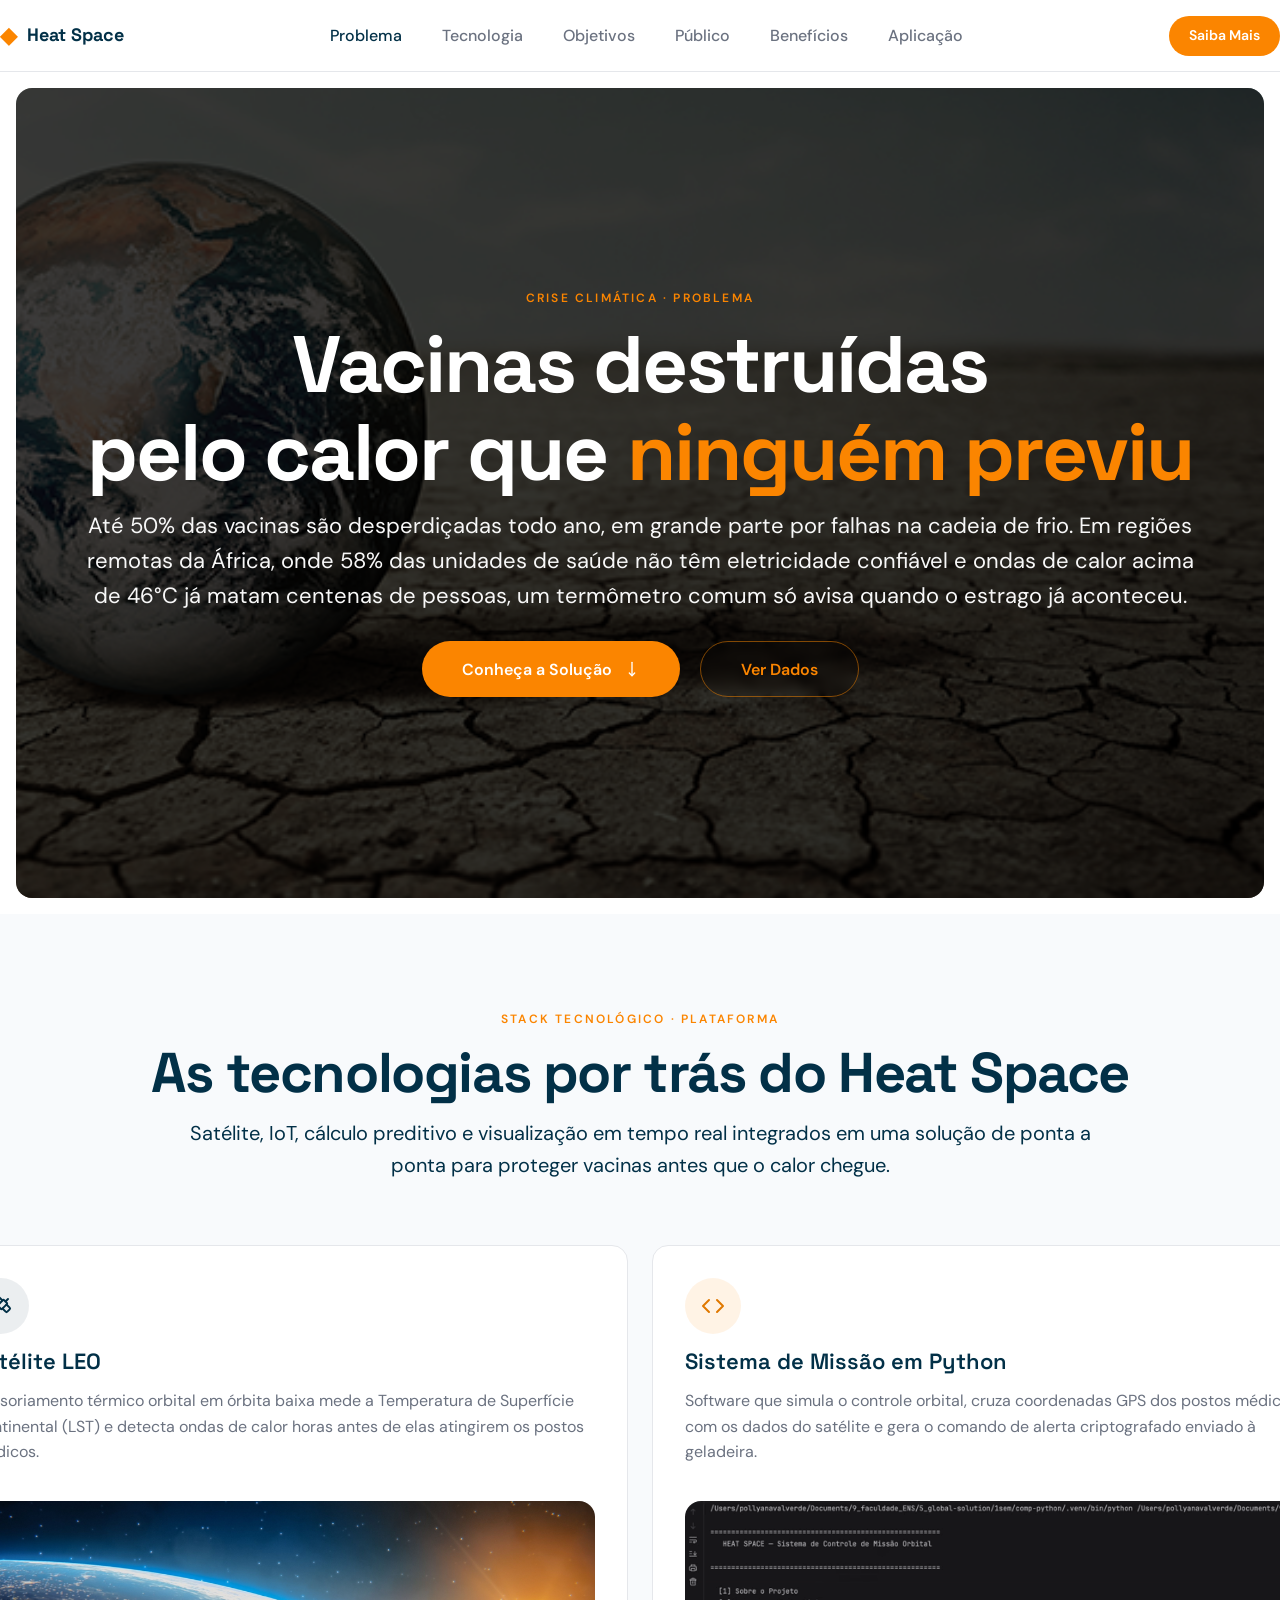
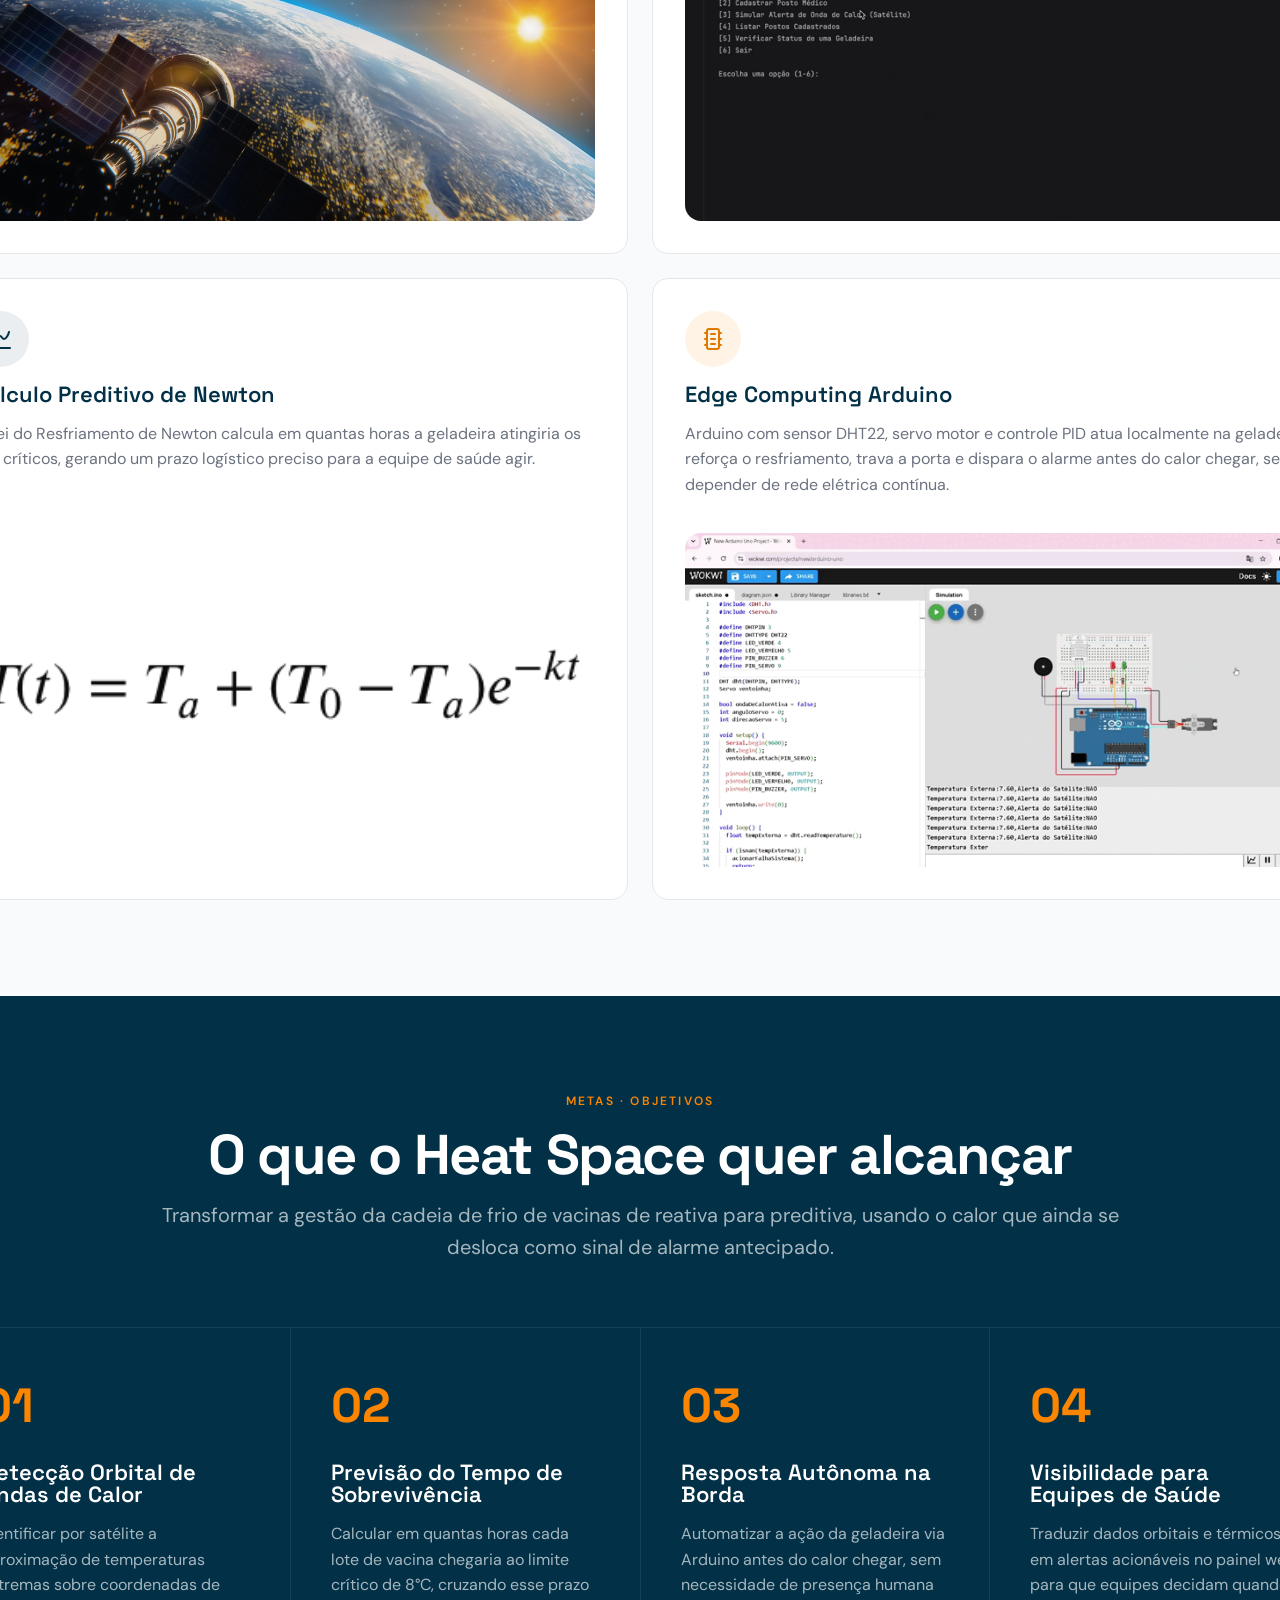
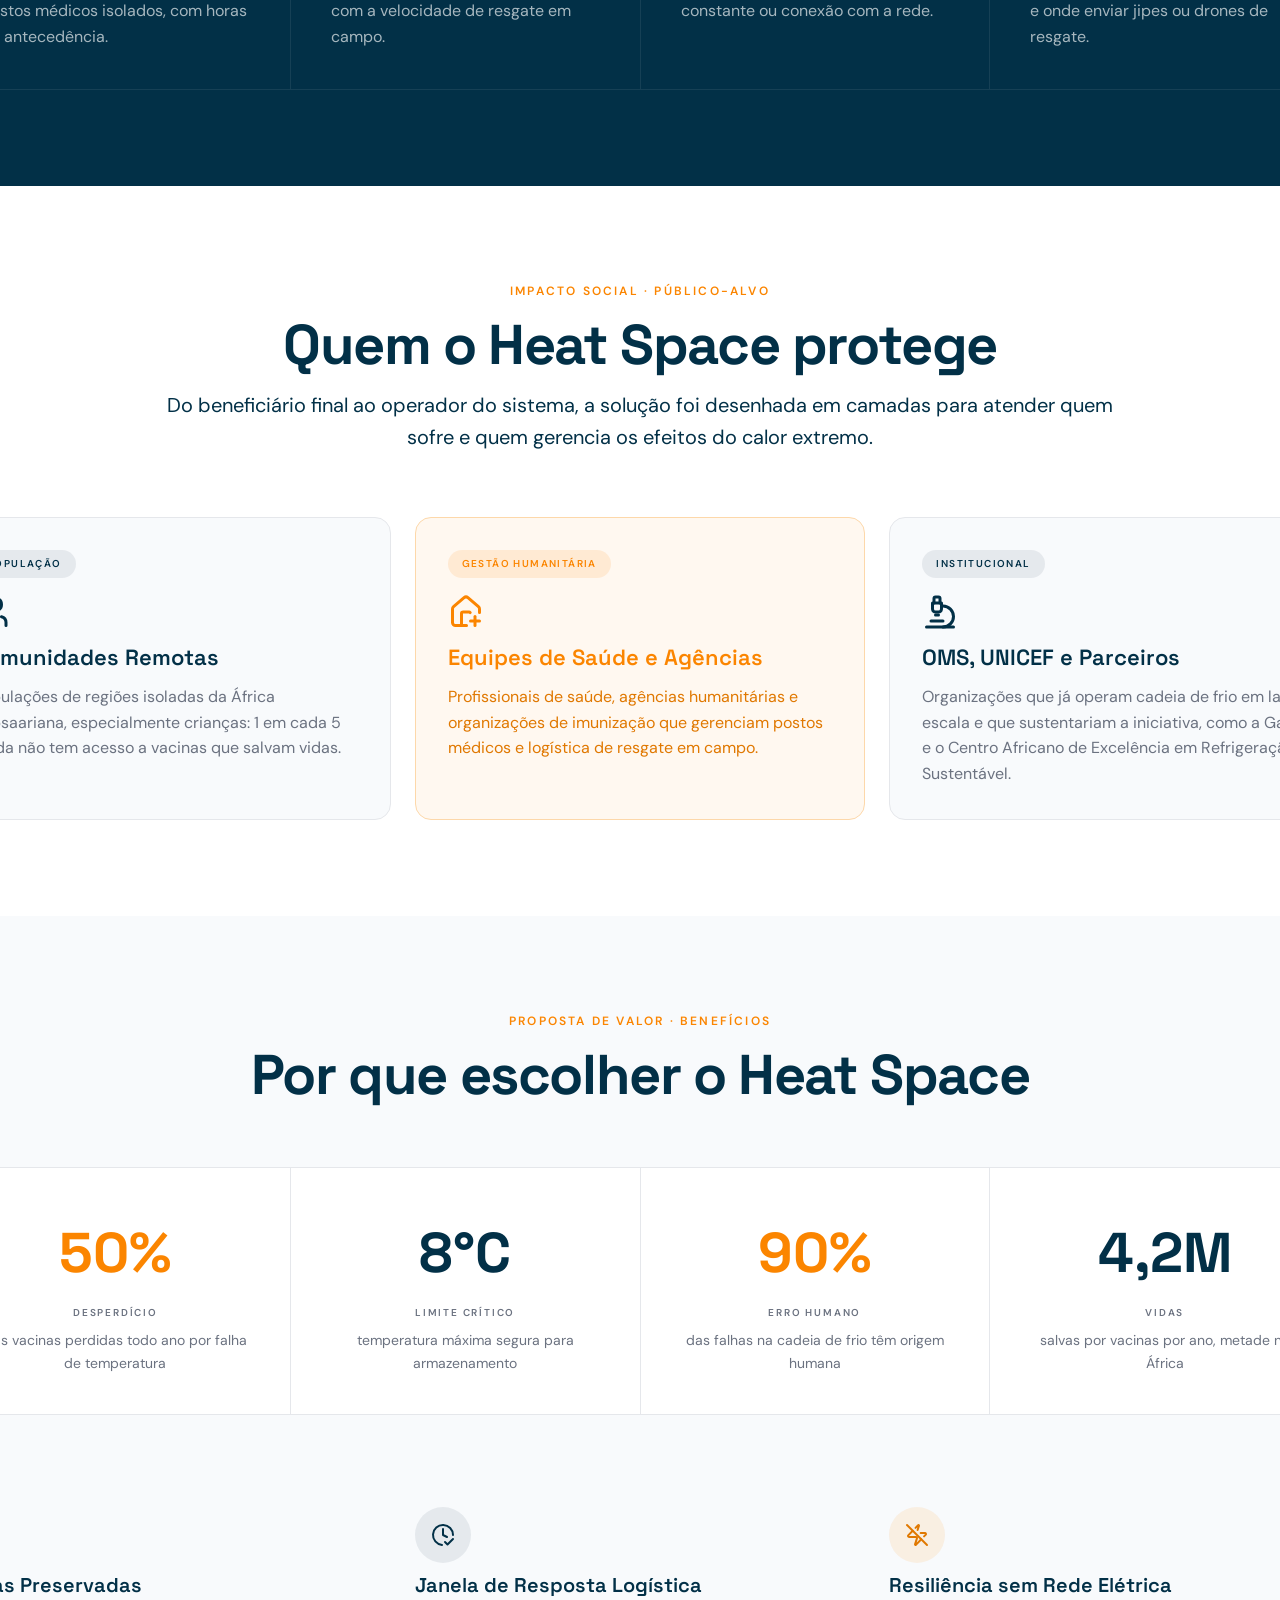
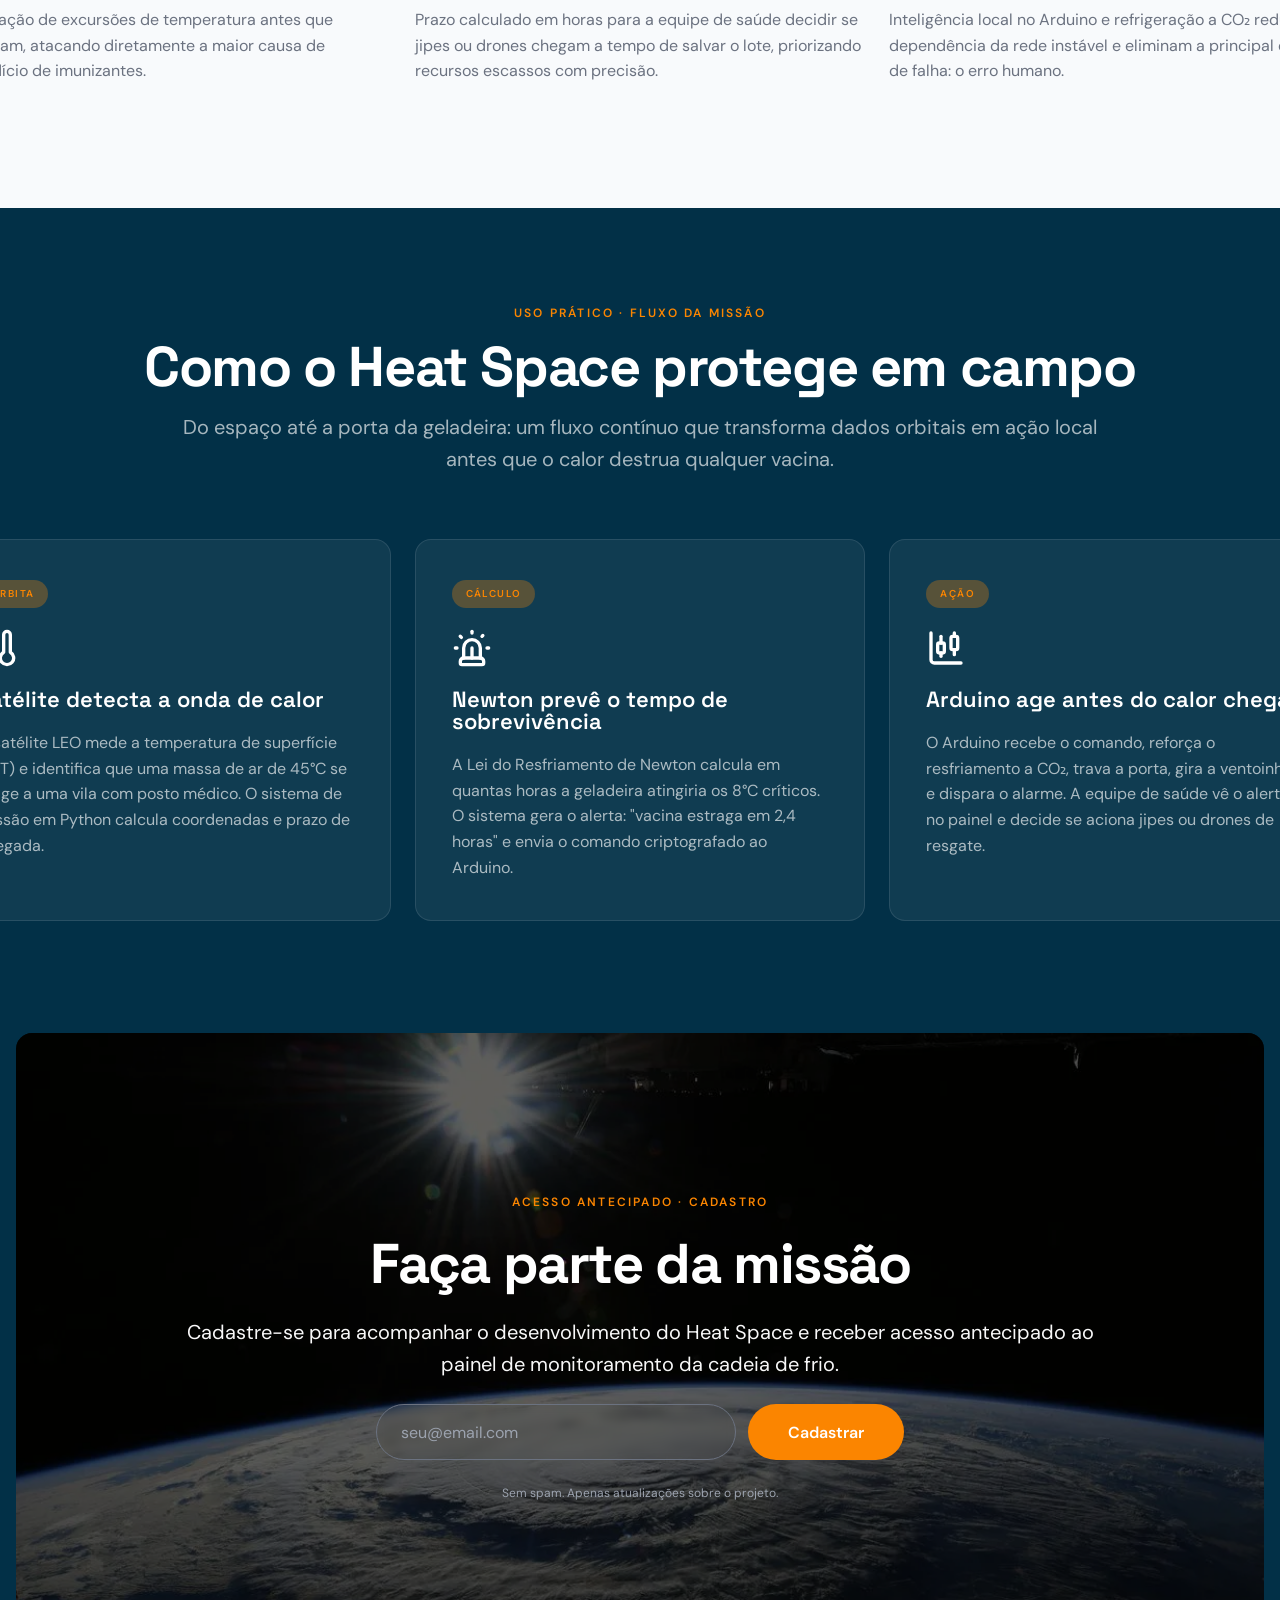
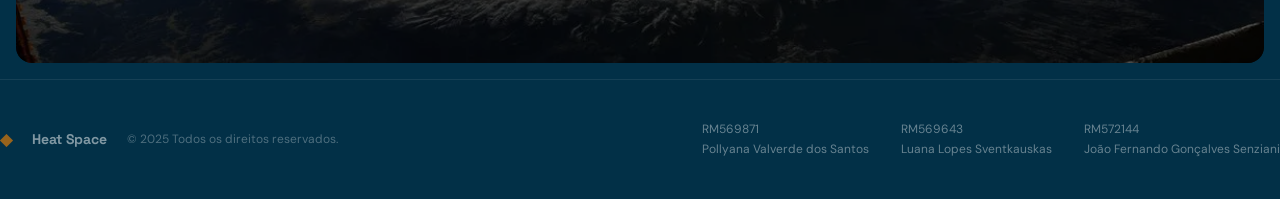
==== index.html @ 1086826c "feat: Ajuste de imagens" ====
<!DOCTYPE html>
<html lang="pt-BR">

<head>
  <meta charset="UTF-8" />
  <meta name="viewport" content="width=device-width, initial-scale=1.0" />
  <title>Heat Space</title>
  <link rel="preconnect" href="https://fonts.googleapis.com">
  <link rel="preconnect" href="https://fonts.gstatic.com" crossorigin>
  <link
    href="https://fonts.googleapis.com/css2?family=DM+Sans:ital,opsz,wght@0,9..40,100..1000;1,9..40,100..1000&family=Space+Grotesk:wght@300..700&display=swap"
    rel="stylesheet">

  <link rel="stylesheet" href="styles/index.css" />
</head>

<body>

  <!-- Navbar -->
  <header class="navbar">
    <div class="navbar-content">
      <a href="#" class="navbar-logo">
        <span class="navbar-logo-icon">◆</span>
        <span class="navbar-logo-text">Heat Space</span>
      </a>
      <nav class="navbar-links">
        <a href="#problema" class="navbar-link navbar-link-active">Problema</a>
        <a href="#tecnologia" class="navbar-link">Tecnologia</a>
        <a href="#objetivos" class="navbar-link">Objetivos</a>
        <a href="#publico" class="navbar-link">Público</a>
        <a href="#beneficios" class="navbar-link">Benefícios</a>
        <a href="#aplicacao" class="navbar-link">Aplicação</a>
      </nav>
      <a href="#cadastro" class="navbar-cta btn btn-primary">Saiba Mais</a>
    </div>
  </header>

  <main>

    <!-- Section 1 - Problema -->
    <section id="problema">
      <div class="hero">
        <div class="section-header">
          <p class="section-label hero-label">CRISE CLIMÁTICA · PROBLEMA</p>
          <h1 class="hero-title">
            <span class="hero-title-line">Vacinas destruídas</span>
            <span class="hero-title-line">
              <span>pelo calor que</span>
              <span class="hero-title-highlight">ninguém previu</span>
            </span>
          </h1>
          <p class="hero-description">
            Até 50% das vacinas são desperdiçadas todo ano, em grande parte por falhas na cadeia
            de frio. Em regiões remotas da África, onde 58% das unidades de saúde não têm
            eletricidade confiável e ondas de calor acima de 46°C já matam centenas de pessoas,
            um termômetro comum só avisa quando o estrago já aconteceu.
          </p>
        </div>
        <div class="hero-actions">
          <a href="#tecnologia" class="btn btn-primary">
            Conheça a Solução
            <img src="assets/icons/move-down.svg" alt="Mover para baixo" class="btn-icon">
          </a>
          <a href="#beneficios" class="btn btn-outline">Ver Dados</a>
        </div>
      </div>
    </section>

    <!-- Section 2 - Tecnologia -->
    <section id="tecnologia" class="section tech">
      <div class="section-header">
        <p class="section-label">STACK TECNOLÓGICO · PLATAFORMA</p>
        <h2 class="section-title">As tecnologias por trás do Heat Space</h2>
        <p class="section-subtitle">
          Satélite, IoT, cálculo preditivo e visualização em tempo real integrados em uma
          solução de ponta a ponta para proteger vacinas antes que o calor chegue.
        </p>
      </div>

      <div class="tech-grid">

        <article class="tech-card">
          <div class="tech-card-icon tech-card-icon-dark">
            <img src="./assets/icons/satellite.svg" alt="Ícone de satélite" />
          </div>
          <h3 class="tech-card-title">Satélite LEO</h3>
          <p class="tech-card-body">
            Sensoriamento térmico orbital em órbita baixa mede a Temperatura de Superfície
            Continental (LST) e detecta ondas de calor horas antes de elas atingirem os postos
            médicos.
          </p>
          <img src="./assets/images/satelite-leo.png" alt="Satélite LEO" class="tech-card-image">
        </article>

        <article class="tech-card">
          <div class="tech-card-icon tech-card-icon-primary">
            <img src="./assets/icons/code.svg" alt="Ícone de código" />
          </div>
          <h3 class="tech-card-title">Sistema de Missão em Python</h3>
          <p class="tech-card-body">
            Software que simula o controle orbital, cruza coordenadas GPS dos postos médicos
            com os dados do satélite e gera o comando de alerta criptografado enviado à
            geladeira.
          </p>
          <img src="./assets/images/vid-comp-py.gif" alt="Sistema de Missão em Python"
            class="tech-card-image">
        </article>

        <article class="tech-card">
          <div class="tech-card-icon tech-card-icon-dark">
            <img src="./assets/icons/chart-spline.svg" alt="Ícone de gráfico" />
          </div>
          <h3 class="tech-card-title">Cálculo Preditivo de Newton</h3>
          <p class="tech-card-body">
            A Lei do Resfriamento de Newton calcula em quantas horas a geladeira atingiria os
            8°C críticos, gerando um prazo logístico preciso para a equipe de saúde agir.
          </p>
          <img src="./assets/images/lei-newton.png" alt="Lei do Resfriamento de Newton" class="tech-card-image newton-image">
        </article>

        <article class="tech-card">
          <div class="tech-card-icon tech-card-icon-primary">
            <img src="./assets/icons/microchip.svg" alt="Ícone de microchip" />
          </div>
          <h3 class="tech-card-title">Edge Computing Arduino</h3>
          <p class="tech-card-body">
            Arduino com sensor DHT22, servo motor e controle PID atua localmente na geladeira:
            reforça o resfriamento, trava a porta e dispara o alarme antes do calor chegar,
            sem depender de rede elétrica contínua.
          </p>
          <img src="./assets/images/arduino.gif" alt="Arduino" class="tech-card-image">
        </article>

      </div>
    </section>

    <!-- Section 3 - Objetivos -->
    <section id="objetivos" class="section goals">
      <div class="section-header">
        <p class="section-label">METAS · OBJETIVOS</p>
        <h2 class="section-title goals-title">O que o Heat Space quer alcançar</h2>
        <p class="section-subtitle goals-subtitle">
          Transformar a gestão da cadeia de frio de vacinas de reativa para preditiva, usando
          o calor que ainda se desloca como sinal de alarme antecipado.
        </p>
      </div>

      <div class="goals-grid">

        <article class="goals-item">
          <span class="goals-item-num">01</span>
          <h3 class="goals-item-title">Detecção Orbital de Ondas de Calor</h3>
          <p class="goals-item-body">
            Identificar por satélite a aproximação de temperaturas extremas sobre coordenadas
            de postos médicos isolados, com horas de antecedência.
          </p>
        </article>

        <article class="goals-item">
          <span class="goals-item-num">02</span>
          <h3 class="goals-item-title">Previsão do Tempo de Sobrevivência</h3>
          <p class="goals-item-body">
            Calcular em quantas horas cada lote de vacina chegaria ao limite crítico de 8°C,
            cruzando esse prazo com a velocidade de resgate em campo.
          </p>
        </article>

        <article class="goals-item">
          <span class="goals-item-num">03</span>
          <h3 class="goals-item-title">Resposta Autônoma na Borda</h3>
          <p class="goals-item-body">
            Automatizar a ação da geladeira via Arduino antes do calor chegar, sem necessidade
            de presença humana constante ou conexão com a rede.
          </p>
        </article>

        <article class="goals-item goals-item-last">
          <span class="goals-item-num">04</span>
          <h3 class="goals-item-title">Visibilidade para Equipes de Saúde</h3>
          <p class="goals-item-body">
            Traduzir dados orbitais e térmicos em alertas acionáveis no painel web para que
            equipes decidam quando e onde enviar jipes ou drones de resgate.
          </p>
        </article>

      </div>
    </section>

    <!-- Section 4 - Público Alvo -->
    <section id="publico" class="section audience">
      <div class="section-header">
        <p class="section-label">IMPACTO SOCIAL · PÚBLICO-ALVO</p>
        <h2 class="section-title">Quem o Heat Space protege</h2>
        <p class="section-subtitle">
          Do beneficiário final ao operador do sistema, a solução foi desenhada em camadas
          para atender quem sofre e quem gerencia os efeitos do calor extremo.
        </p>
      </div>

      <div class="audience-grid">

        <article class="audience-card">
          <span class="badge badge-dark">POPULAÇÃO</span>
          <img src="./assets/icons/users.svg" alt="Ícone de usuários" class="audience-card-icon" />

          <h3 class="audience-card-title">Comunidades Remotas</h3>
          <p class="audience-card-body">
            Populações de regiões isoladas da África Subsaariana, especialmente crianças: 1 em
            cada 5 ainda não tem acesso a vacinas que salvam vidas.
          </p>
        </article>

        <article class="audience-card audience-card-featured">
          <span class="badge badge-primary">GESTÃO HUMANITÁRIA</span>
          <img src="./assets/icons/house-plus.svg" alt="Ícone de ong" class="audience-card-icon" />
          <h3 class="audience-card-title">Equipes de Saúde e Agências</h3>
          <p class="audience-card-body">
            Profissionais de saúde, agências humanitárias e organizações de imunização que
            gerenciam postos médicos e logística de resgate em campo.
          </p>
        </article>

        <article class="audience-card">
          <span class="badge badge-dark">INSTITUCIONAL</span>
          <img src="./assets/icons/microscope.svg" alt="Ícone de organização internacional"
            class="audience-card-icon" />
          <h3 class="audience-card-title">OMS, UNICEF e Parceiros</h3>
          <p class="audience-card-body">
            Organizações que já operam cadeia de frio em larga escala e que sustentariam a
            iniciativa, como a Gavi e o Centro Africano de Excelência em Refrigeração Sustentável.
          </p>
        </article>

      </div>
    </section>

    <!-- Section 5 - Benefícios -->
    <section id="beneficios" class="section benefits">
      <div class="section-header">
        <p class="section-label">PROPOSTA DE VALOR · BENEFÍCIOS</p>
        <h2 class="section-title">Por que escolher o Heat Space</h2>
      </div>

      <div class="benefits-stats">

        <div class="benefits-stat benefits-stat-divider">
          <span class="benefits-stat-num benefits-stat-num-primary">50%</span>
          <span class="benefits-stat-label">DESPERDÍCIO</span>
          <p class="benefits-stat-desc">das vacinas perdidas todo ano por falha de temperatura</p>
        </div>

        <div class="benefits-stat benefits-stat-divider">
          <span class="benefits-stat-num benefits-stat-num-dark">8°C</span>
          <span class="benefits-stat-label">LIMITE CRÍTICO</span>
          <p class="benefits-stat-desc">temperatura máxima segura para armazenamento</p>
        </div>

        <div class="benefits-stat benefits-stat-divider">
          <span class="benefits-stat-num benefits-stat-num-primary">90%</span>
          <span class="benefits-stat-label">ERRO HUMANO</span>
          <p class="benefits-stat-desc">das falhas na cadeia de frio têm origem humana</p>
        </div>

        <div class="benefits-stat">
          <span class="benefits-stat-num benefits-stat-num-dark">4,2M</span>
          <span class="benefits-stat-label">VIDAS</span>
          <p class="benefits-stat-desc">salvas por vacinas por ano, metade na África</p>
        </div>

      </div>

      <div class="benefits-list">

        <article class="benefits-item">
          <div class="benefits-item-icon benefits-item-icon-primary">
            <img src="./assets/icons/syringe.svg" alt="Ícone de vacina" />
          </div>
          <h3 class="benefits-item-title">Vacinas Preservadas</h3>
          <p class="benefits-item-body">
            Antecipação de excursões de temperatura antes que aconteçam, atacando diretamente
            a maior causa de desperdício de imunizantes.
          </p>
        </article>

        <article class="benefits-item">
          <div class="benefits-item-icon benefits-item-icon-dark">
            <img src="./assets/icons/clock-check.svg" alt="Ícone de tempo" />
          </div>
          <h3 class="benefits-item-title">Janela de Resposta Logística</h3>
          <p class="benefits-item-body">
            Prazo calculado em horas para a equipe de saúde decidir se jipes ou drones chegam
            a tempo de salvar o lote, priorizando recursos escassos com precisão.
          </p>
        </article>

        <article class="benefits-item">
          <div class="benefits-item-icon benefits-item-icon-primary">
            <img src="./assets/icons/zap-off.svg" alt="Ícone de energia desligada" />
          </div>
          <h3 class="benefits-item-title">Resiliência sem Rede Elétrica</h3>
          <p class="benefits-item-body">
            Inteligência local no Arduino e refrigeração a CO₂ reduzem a dependência da rede
            instável e eliminam a principal causa de falha: o erro humano.
          </p>
        </article>

      </div>
    </section>

    <!-- Section 6 - Aplicação -->
    <section id="aplicacao" class="section usecases">
      <div class="section-header">
        <p class="section-label">USO PRÁTICO · FLUXO DA MISSÃO</p>
        <h2 class="section-title usecases-title">Como o Heat Space protege em campo</h2>
        <p class="section-subtitle usecases-subtitle">
          Do espaço até a porta da geladeira: um fluxo contínuo que transforma dados orbitais
          em ação local antes que o calor destrua qualquer vacina.
        </p>
      </div>

      <div class="usecases-grid">

        <article class="usecase-card">
          <span class="badge usecase-badge-ghost">ÓRBITA</span>
          <img src="./assets/icons/thermometer-sun.svg" alt="Ícone de onda de calor" class="usecase-card-icon" />
          <h3 class="usecase-card-title">Satélite detecta a onda de calor</h3>
          <p class="usecase-card-body">
            O satélite LEO mede a temperatura de superfície (LST) e identifica que uma massa
            de ar de 45°C se dirige a uma vila com posto médico. O sistema de missão em Python
            calcula coordenadas e prazo de chegada.
          </p>
        </article>

        <article class="usecase-card">
          <span class="badge usecase-badge-ghost">CÁLCULO</span>
          <img src="./assets/icons/siren.svg" alt="Ícone de alarme" class="usecase-card-icon" />
          <h3 class="usecase-card-title">Newton prevê o tempo de sobrevivência</h3>
          <p class="usecase-card-body">
            A Lei do Resfriamento de Newton calcula em quantas horas a geladeira atingiria os
            8°C críticos. O sistema gera o alerta: "vacina estraga em 2,4 horas" e envia o
            comando criptografado ao Arduino.
          </p>
        </article>

        <article class="usecase-card">
          <span class="badge usecase-badge-ghost">AÇÃO</span>
          <img src="./assets/icons/chart-candlestick.svg" alt="Ícone de gráfico" class="usecase-card-icon" />
          <h3 class="usecase-card-title">Arduino age antes do calor chegar</h3>
          <p class="usecase-card-body">
            O Arduino recebe o comando, reforça o resfriamento a CO₂, trava a porta, gira a
            ventoinha e dispara o alarme. A equipe de saúde vê o alerta no painel e decide se
            aciona jipes ou drones de resgate.
          </p>
        </article>

      </div>
    </section>

    <!-- Section CTA -->
    <section id="cadastro" class=" cta">
      <div class="cta-content">
        <p class="section-label cta-label">ACESSO ANTECIPADO · CADASTRO</p>
        <h2 class="section-title cta-title">Faça parte da missão</h2>
        <p class="section-subtitle cta-subtitle">
          Cadastre-se para acompanhar o desenvolvimento do Heat Space e receber acesso
          antecipado ao painel de monitoramento da cadeia de frio.
        </p>
        <form class="cta-form" action="#" method="post">
          <input class="input cta-input" type="email" name="email" placeholder="seu@email.com" autocomplete="email"
            required />
          <button class="btn btn-primary" type="submit">Cadastrar</button>
        </form>
        <p class="cta-micro">Sem spam. Apenas atualizações sobre o projeto.</p>
      </div>
    </section>

  </main>

  <!-- Footer -->
  <footer class="footer">
    <div class="footer-content">
      <div class="footer-left">
        <span class="footer-logo-icon">◆</span>
        <span class="footer-logo-text">Heat Space</span>
        <span class="footer-copy">© 2025 Todos os direitos reservados.</span>
      </div>
      <div class="footer-links">
        <div class="footer-link">
          <span>RM569871</span>
          <span>Pollyana Valverde dos Santos</span>
        </div>
        <div class="footer-link">
          <span>RM569643</span>
          <span>Luana Lopes Sventkauskas</span>
        </div>
        <div class="footer-link">
          <span>RM572144</span>
          <span>João Fernando Gonçalves Senziani
          </span>
        </div>
      </div>
    </div>
  </footer>

</body>

</html>
---- styles/index.css ----
@import url('./global.css');
@import url('./navbar.css');
@import url('./footer.css');
@import url('./sections/index.css');
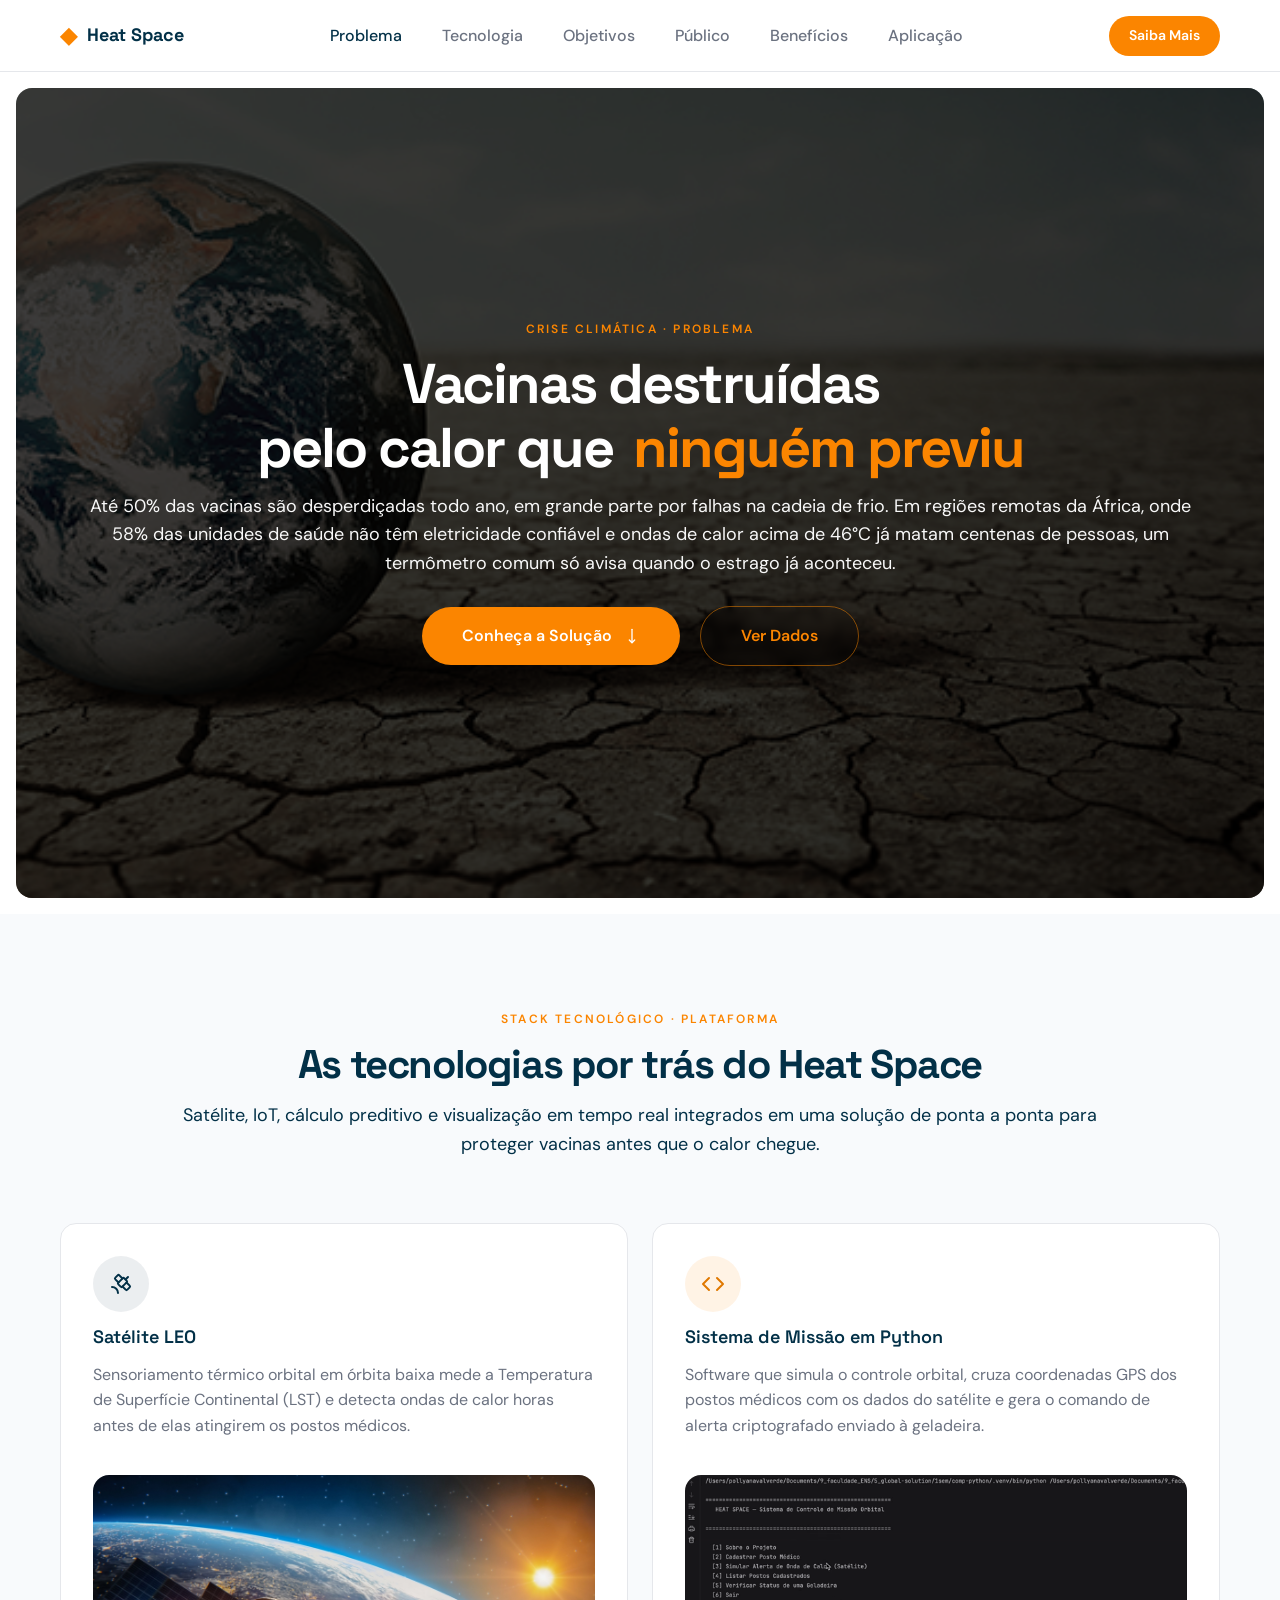
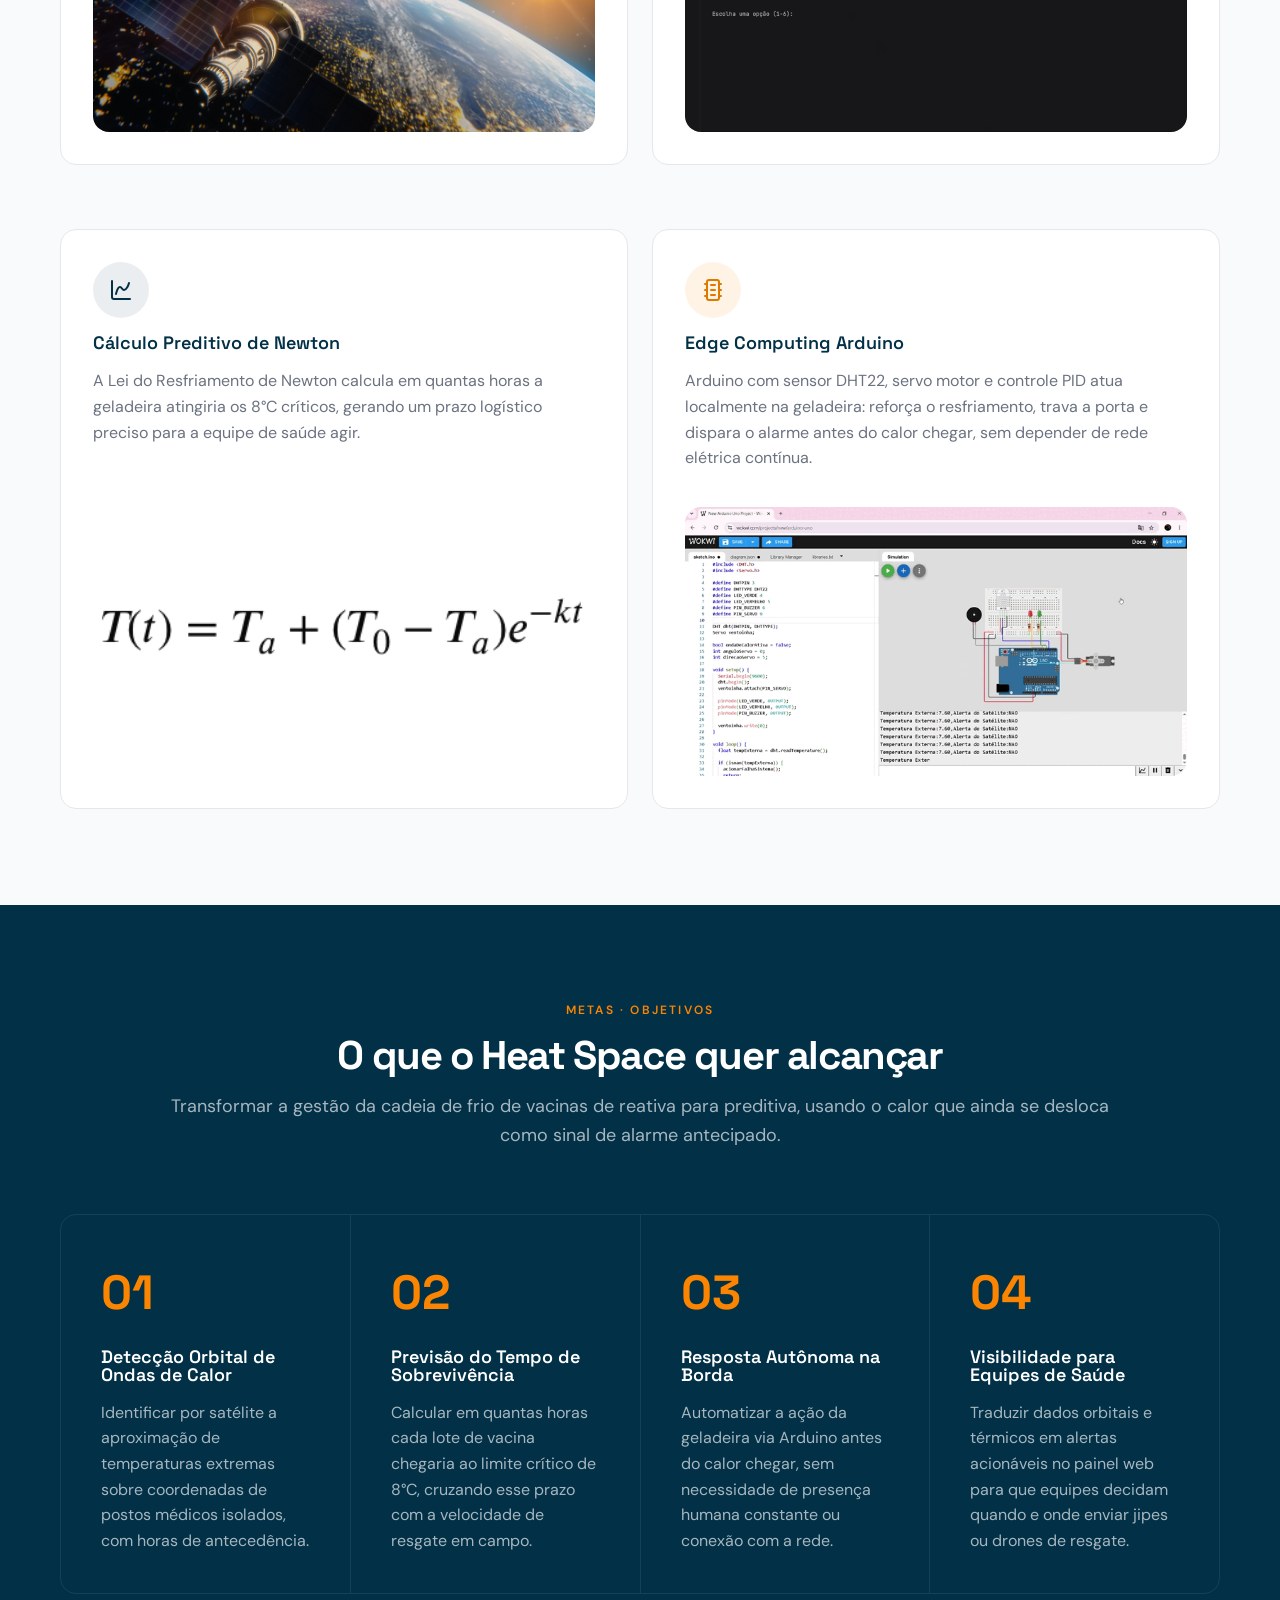
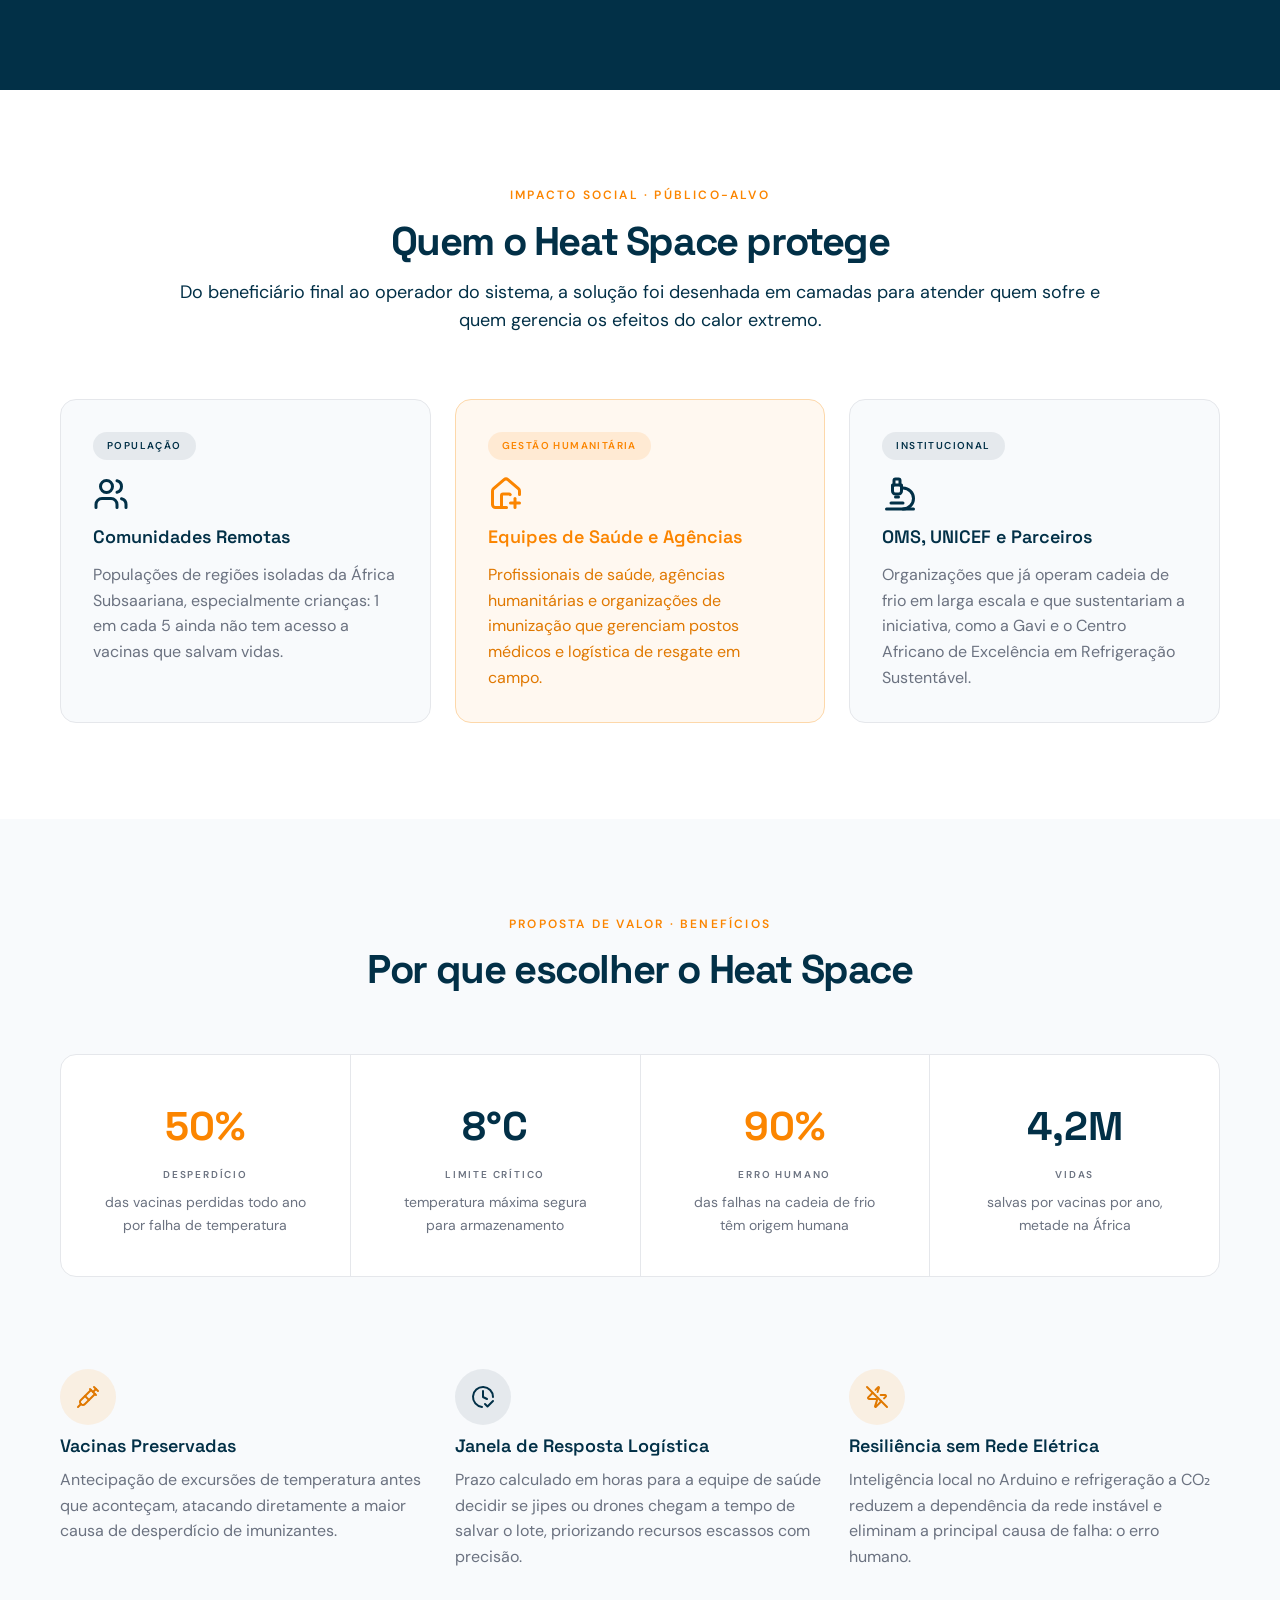
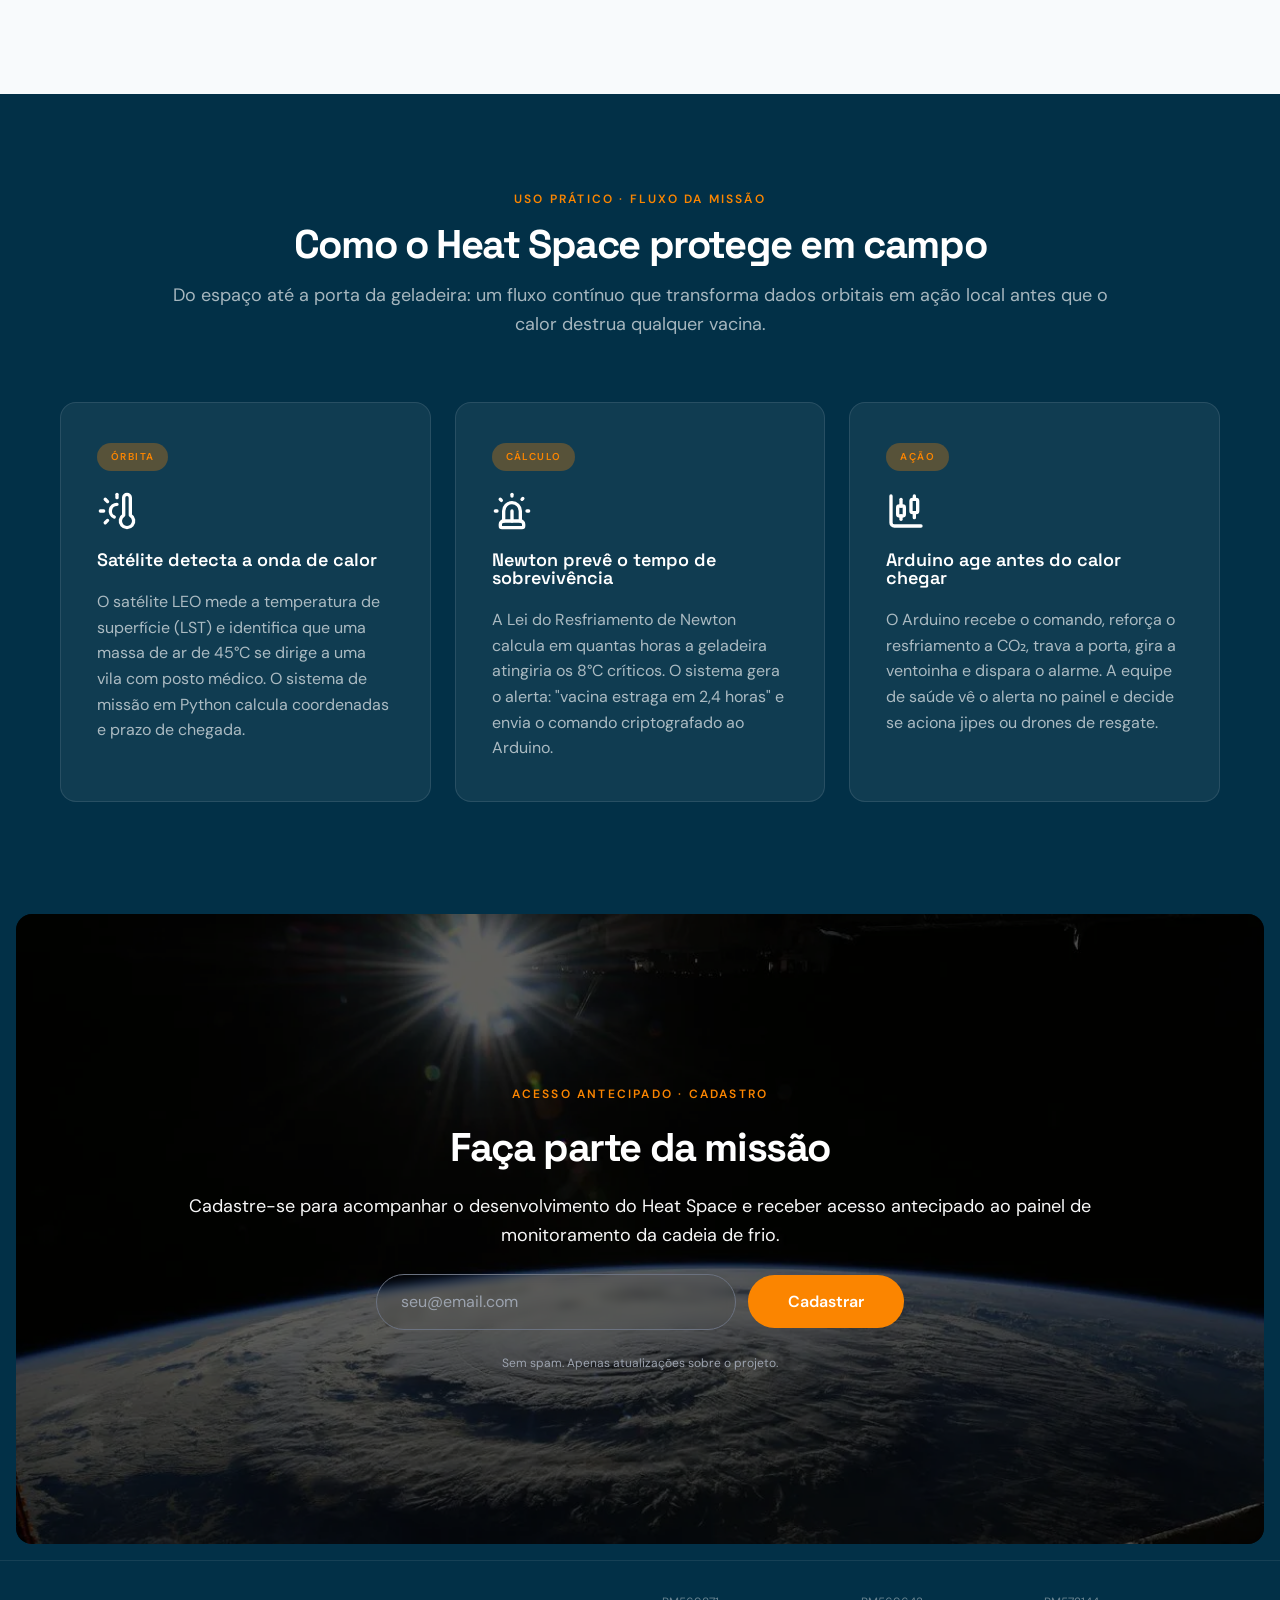
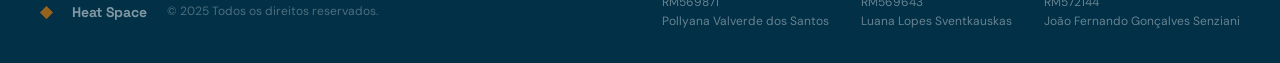
==== commit 539fd841: "feat: ajuste na responsividade" ====
--- a/index.html
+++ b/index.html
@@ -18,7 +18,7 @@
 
   <!-- Navbar -->
   <header class="navbar">
-    <div class="navbar-content">
+    <div class="navbar-content container">
       <a href="#" class="navbar-logo">
         <span class="navbar-logo-icon">◆</span>
         <span class="navbar-logo-text">Heat Space</span>
@@ -30,7 +30,7 @@
         <a href="#publico" class="navbar-link">Público</a>
         <a href="#beneficios" class="navbar-link">Benefícios</a>
         <a href="#aplicacao" class="navbar-link">Aplicação</a>
-      </nav>
+      </nav> 
       <a href="#cadastro" class="navbar-cta btn btn-primary">Saiba Mais</a>
     </div>
   </header>
@@ -67,297 +67,308 @@
     </section>
 
     <!-- Section 2 - Tecnologia -->
-    <section id="tecnologia" class="section tech">
-      <div class="section-header">
-        <p class="section-label">STACK TECNOLÓGICO · PLATAFORMA</p>
-        <h2 class="section-title">As tecnologias por trás do Heat Space</h2>
-        <p class="section-subtitle">
-          Satélite, IoT, cálculo preditivo e visualização em tempo real integrados em uma
-          solução de ponta a ponta para proteger vacinas antes que o calor chegue.
-        </p>
-      </div>
-
-      <div class="tech-grid">
-
-        <article class="tech-card">
-          <div class="tech-card-icon tech-card-icon-dark">
-            <img src="./assets/icons/satellite.svg" alt="Ícone de satélite" />
+    <section id="tecnologia" class="tech">
+      <div class="container section">
+        <div class="section-header">
+          <p class="section-label">STACK TECNOLÓGICO · PLATAFORMA</p>
+          <h2 class="section-title">As tecnologias por trás do Heat Space</h2>
+          <p class="section-subtitle">
+            Satélite, IoT, cálculo preditivo e visualização em tempo real integrados em uma
+            solução de ponta a ponta para proteger vacinas antes que o calor chegue.
+          </p>
+        </div>
+  
+        <div class="tech-grid">
+          <article class="tech-card">
+            <div class="tech-card-icon tech-card-icon-dark">
+              <img src="./assets/icons/satellite.svg" alt="Ícone de satélite" />
+            </div>
+            <h3 class="tech-card-title">Satélite LEO</h3>
+            <p class="tech-card-body">
+              Sensoriamento térmico orbital em órbita baixa mede a Temperatura de Superfície
+              Continental (LST) e detecta ondas de calor horas antes de elas atingirem os postos
+              médicos.
+            </p>
+            <img src="./assets/images/satelite-leo.png" alt="Satélite LEO" class="tech-card-image">
+          </article>
+  
+          <article class="tech-card">
+            <div class="tech-card-icon tech-card-icon-primary">
+              <img src="./assets/icons/code.svg" alt="Ícone de código" />
+            </div>
+            <h3 class="tech-card-title">Sistema de Missão em Python</h3>
+            <p class="tech-card-body">
+              Software que simula o controle orbital, cruza coordenadas GPS dos postos médicos
+              com os dados do satélite e gera o comando de alerta criptografado enviado à
+              geladeira.
+            </p>
+            <img src="./assets/images/vid-comp-py.gif" alt="Sistema de Missão em Python" class="tech-card-image">
+          </article>
+        </div>
+        <div class="tech-grid">
+          <article class="tech-card">
+            <div class="tech-card-icon tech-card-icon-dark">
+              <img src="./assets/icons/chart-spline.svg" alt="Ícone de gráfico" />
+            </div>
+            <h3 class="tech-card-title">Cálculo Preditivo de Newton</h3>
+            <p class="tech-card-body">
+              A Lei do Resfriamento de Newton calcula em quantas horas a geladeira atingiria os
+              8°C críticos, gerando um prazo logístico preciso para a equipe de saúde agir.
+            </p>
+            <img src="./assets/images/lei-newton.png" alt="Lei do Resfriamento de Newton"
+              class="tech-card-image newton-image">
+          </article>
+  
+          <article class="tech-card">
+            <div class="tech-card-icon tech-card-icon-primary">
+              <img src="./assets/icons/microchip.svg" alt="Ícone de microchip" />
+            </div>
+            <h3 class="tech-card-title">Edge Computing Arduino</h3>
+            <p class="tech-card-body">
+              Arduino com sensor DHT22, servo motor e controle PID atua localmente na geladeira:
+              reforça o resfriamento, trava a porta e dispara o alarme antes do calor chegar,
+              sem depender de rede elétrica contínua.
+            </p>
+            <img src="./assets/images/arduino.gif" alt="Arduino" class="tech-card-image">
+          </article>
+  
+        </div>
+      </div>
+    </section>
+
+    <!-- Section 3 - Objetivos -->
+    <section id="objetivos" class="goals">
+      <div class="container section">
+        <div class="section-header">
+          <p class="section-label">METAS · OBJETIVOS</p>
+          <h2 class="section-title goals-title">O que o Heat Space quer alcançar</h2>
+          <p class="section-subtitle goals-subtitle">
+            Transformar a gestão da cadeia de frio de vacinas de reativa para preditiva, usando
+            o calor que ainda se desloca como sinal de alarme antecipado.
+          </p>
+        </div>
+
+        <div class="goals-grid">
+
+          <article class="goals-item">
+            <span class="goals-item-num">01</span>
+            <h3 class="goals-item-title">Detecção Orbital de Ondas de Calor</h3>
+            <p class="goals-item-body">
+              Identificar por satélite a aproximação de temperaturas extremas sobre coordenadas
+              de postos médicos isolados, com horas de antecedência.
+            </p>
+          </article>
+
+          <article class="goals-item">
+            <span class="goals-item-num">02</span>
+            <h3 class="goals-item-title">Previsão do Tempo de Sobrevivência</h3>
+            <p class="goals-item-body">
+              Calcular em quantas horas cada lote de vacina chegaria ao limite crítico de 8°C,
+              cruzando esse prazo com a velocidade de resgate em campo.
+            </p>
+          </article>
+
+          <article class="goals-item">
+            <span class="goals-item-num">03</span>
+            <h3 class="goals-item-title">Resposta Autônoma na Borda</h3>
+            <p class="goals-item-body">
+              Automatizar a ação da geladeira via Arduino antes do calor chegar, sem necessidade
+              de presença humana constante ou conexão com a rede.
+            </p>
+          </article>
+
+          <article class="goals-item goals-item-last">
+            <span class="goals-item-num">04</span>
+            <h3 class="goals-item-title">Visibilidade para Equipes de Saúde</h3>
+            <p class="goals-item-body">
+              Traduzir dados orbitais e térmicos em alertas acionáveis no painel web para que
+              equipes decidam quando e onde enviar jipes ou drones de resgate.
+            </p>
+          </article>
+
+        </div>
+
+      </div>
+    </section>
+
+    <!-- Section 4 - Público Alvo -->
+    <section id="publico" class="audience">
+      <div class="container section">
+        <div class="section-header">
+          <p class="section-label">IMPACTO SOCIAL · PÚBLICO-ALVO</p>
+          <h2 class="section-title">Quem o Heat Space protege</h2>
+          <p class="section-subtitle">
+            Do beneficiário final ao operador do sistema, a solução foi desenhada em camadas
+            para atender quem sofre e quem gerencia os efeitos do calor extremo.
+          </p>
+        </div>
+
+        <div class="audience-grid">
+
+          <article class="audience-card">
+            <span class="badge badge-dark">POPULAÇÃO</span>
+            <img src="./assets/icons/users.svg" alt="Ícone de usuários" class="audience-card-icon" />
+
+            <h3 class="audience-card-title">Comunidades Remotas</h3>
+            <p class="audience-card-body">
+              Populações de regiões isoladas da África Subsaariana, especialmente crianças: 1 em
+              cada 5 ainda não tem acesso a vacinas que salvam vidas.
+            </p>
+          </article>
+
+          <article class="audience-card audience-card-featured">
+            <span class="badge badge-primary">GESTÃO HUMANITÁRIA</span>
+            <img src="./assets/icons/house-plus.svg" alt="Ícone de ong" class="audience-card-icon" />
+            <h3 class="audience-card-title">Equipes de Saúde e Agências</h3>
+            <p class="audience-card-body">
+              Profissionais de saúde, agências humanitárias e organizações de imunização que
+              gerenciam postos médicos e logística de resgate em campo.
+            </p>
+          </article>
+
+          <article class="audience-card">
+            <span class="badge badge-dark">INSTITUCIONAL</span>
+            <img src="./assets/icons/microscope.svg" alt="Ícone de organização internacional"
+              class="audience-card-icon" />
+            <h3 class="audience-card-title">OMS, UNICEF e Parceiros</h3>
+            <p class="audience-card-body">
+              Organizações que já operam cadeia de frio em larga escala e que sustentariam a
+              iniciativa, como a Gavi e o Centro Africano de Excelência em Refrigeração Sustentável.
+            </p>
+          </article>
+
+        </div>
+      </div>
+    </section>
+
+    <!-- Section 5 - Benefícios -->
+    <section id="beneficios" class="benefits">
+      <div class="container section">
+        <div class="section-header">
+          <p class="section-label">PROPOSTA DE VALOR · BENEFÍCIOS</p>
+          <h2 class="section-title">Por que escolher o Heat Space</h2>
+        </div>
+
+        <div class="benefits-stats">
+
+          <div class="benefits-stat benefits-stat-divider">
+            <span class="benefits-stat-num benefits-stat-num-primary">50%</span>
+            <span class="benefits-stat-label">DESPERDÍCIO</span>
+            <p class="benefits-stat-desc">das vacinas perdidas todo ano por falha de temperatura</p>
           </div>
-          <h3 class="tech-card-title">Satélite LEO</h3>
-          <p class="tech-card-body">
-            Sensoriamento térmico orbital em órbita baixa mede a Temperatura de Superfície
-            Continental (LST) e detecta ondas de calor horas antes de elas atingirem os postos
-            médicos.
+
+          <div class="benefits-stat benefits-stat-divider">
+            <span class="benefits-stat-num benefits-stat-num-dark">8°C</span>
+            <span class="benefits-stat-label">LIMITE CRÍTICO</span>
+            <p class="benefits-stat-desc">temperatura máxima segura para armazenamento</p>
+          </div>
+
+          <div class="benefits-stat benefits-stat-divider">
+            <span class="benefits-stat-num benefits-stat-num-primary">90%</span>
+            <span class="benefits-stat-label">ERRO HUMANO</span>
+            <p class="benefits-stat-desc">das falhas na cadeia de frio têm origem humana</p>
+          </div>
+
+          <div class="benefits-stat">
+            <span class="benefits-stat-num benefits-stat-num-dark">4,2M</span>
+            <span class="benefits-stat-label">VIDAS</span>
+            <p class="benefits-stat-desc">salvas por vacinas por ano, metade na África</p>
+          </div>
+
+        </div>
+
+        <div class="benefits-list">
+
+          <article class="benefits-item">
+            <div class="benefits-item-icon benefits-item-icon-primary">
+              <img src="./assets/icons/syringe.svg" alt="Ícone de vacina" />
+            </div>
+            <h3 class="benefits-item-title">Vacinas Preservadas</h3>
+            <p class="benefits-item-body">
+              Antecipação de excursões de temperatura antes que aconteçam, atacando diretamente
+              a maior causa de desperdício de imunizantes.
+            </p>
+          </article>
+
+          <article class="benefits-item">
+            <div class="benefits-item-icon benefits-item-icon-dark">
+              <img src="./assets/icons/clock-check.svg" alt="Ícone de tempo" />
+            </div>
+            <h3 class="benefits-item-title">Janela de Resposta Logística</h3>
+            <p class="benefits-item-body">
+              Prazo calculado em horas para a equipe de saúde decidir se jipes ou drones chegam
+              a tempo de salvar o lote, priorizando recursos escassos com precisão.
+            </p>
+          </article>
+
+          <article class="benefits-item">
+            <div class="benefits-item-icon benefits-item-icon-primary">
+              <img src="./assets/icons/zap-off.svg" alt="Ícone de energia desligada" />
+            </div>
+            <h3 class="benefits-item-title">Resiliência sem Rede Elétrica</h3>
+            <p class="benefits-item-body">
+              Inteligência local no Arduino e refrigeração a CO₂ reduzem a dependência da rede
+              instável e eliminam a principal causa de falha: o erro humano.
+            </p>
+          </article>
+
+        </div>
+      </div>
+    </section>
+
+    <!-- Section 6 - Aplicação -->
+    <section id="aplicacao" class="usecases">
+      <div class="container section">
+        <div class="section-header">
+          <p class="section-label">USO PRÁTICO · FLUXO DA MISSÃO</p>
+          <h2 class="section-title usecases-title">Como o Heat Space protege em campo</h2>
+          <p class="section-subtitle usecases-subtitle">
+            Do espaço até a porta da geladeira: um fluxo contínuo que transforma dados orbitais
+            em ação local antes que o calor destrua qualquer vacina.
           </p>
-          <img src="./assets/images/satelite-leo.png" alt="Satélite LEO" class="tech-card-image">
-        </article>
-
-        <article class="tech-card">
-          <div class="tech-card-icon tech-card-icon-primary">
-            <img src="./assets/icons/code.svg" alt="Ícone de código" />
-          </div>
-          <h3 class="tech-card-title">Sistema de Missão em Python</h3>
-          <p class="tech-card-body">
-            Software que simula o controle orbital, cruza coordenadas GPS dos postos médicos
-            com os dados do satélite e gera o comando de alerta criptografado enviado à
-            geladeira.
-          </p>
-          <img src="./assets/images/vid-comp-py.gif" alt="Sistema de Missão em Python"
-            class="tech-card-image">
-        </article>
-
-        <article class="tech-card">
-          <div class="tech-card-icon tech-card-icon-dark">
-            <img src="./assets/icons/chart-spline.svg" alt="Ícone de gráfico" />
-          </div>
-          <h3 class="tech-card-title">Cálculo Preditivo de Newton</h3>
-          <p class="tech-card-body">
-            A Lei do Resfriamento de Newton calcula em quantas horas a geladeira atingiria os
-            8°C críticos, gerando um prazo logístico preciso para a equipe de saúde agir.
-          </p>
-          <img src="./assets/images/lei-newton.png" alt="Lei do Resfriamento de Newton" class="tech-card-image newton-image">
-        </article>
-
-        <article class="tech-card">
-          <div class="tech-card-icon tech-card-icon-primary">
-            <img src="./assets/icons/microchip.svg" alt="Ícone de microchip" />
-          </div>
-          <h3 class="tech-card-title">Edge Computing Arduino</h3>
-          <p class="tech-card-body">
-            Arduino com sensor DHT22, servo motor e controle PID atua localmente na geladeira:
-            reforça o resfriamento, trava a porta e dispara o alarme antes do calor chegar,
-            sem depender de rede elétrica contínua.
-          </p>
-          <img src="./assets/images/arduino.gif" alt="Arduino" class="tech-card-image">
-        </article>
-
-      </div>
-    </section>
-
-    <!-- Section 3 - Objetivos -->
-    <section id="objetivos" class="section goals">
-      <div class="section-header">
-        <p class="section-label">METAS · OBJETIVOS</p>
-        <h2 class="section-title goals-title">O que o Heat Space quer alcançar</h2>
-        <p class="section-subtitle goals-subtitle">
-          Transformar a gestão da cadeia de frio de vacinas de reativa para preditiva, usando
-          o calor que ainda se desloca como sinal de alarme antecipado.
-        </p>
-      </div>
-
-      <div class="goals-grid">
-
-        <article class="goals-item">
-          <span class="goals-item-num">01</span>
-          <h3 class="goals-item-title">Detecção Orbital de Ondas de Calor</h3>
-          <p class="goals-item-body">
-            Identificar por satélite a aproximação de temperaturas extremas sobre coordenadas
-            de postos médicos isolados, com horas de antecedência.
-          </p>
-        </article>
-
-        <article class="goals-item">
-          <span class="goals-item-num">02</span>
-          <h3 class="goals-item-title">Previsão do Tempo de Sobrevivência</h3>
-          <p class="goals-item-body">
-            Calcular em quantas horas cada lote de vacina chegaria ao limite crítico de 8°C,
-            cruzando esse prazo com a velocidade de resgate em campo.
-          </p>
-        </article>
-
-        <article class="goals-item">
-          <span class="goals-item-num">03</span>
-          <h3 class="goals-item-title">Resposta Autônoma na Borda</h3>
-          <p class="goals-item-body">
-            Automatizar a ação da geladeira via Arduino antes do calor chegar, sem necessidade
-            de presença humana constante ou conexão com a rede.
-          </p>
-        </article>
-
-        <article class="goals-item goals-item-last">
-          <span class="goals-item-num">04</span>
-          <h3 class="goals-item-title">Visibilidade para Equipes de Saúde</h3>
-          <p class="goals-item-body">
-            Traduzir dados orbitais e térmicos em alertas acionáveis no painel web para que
-            equipes decidam quando e onde enviar jipes ou drones de resgate.
-          </p>
-        </article>
-
-      </div>
-    </section>
-
-    <!-- Section 4 - Público Alvo -->
-    <section id="publico" class="section audience">
-      <div class="section-header">
-        <p class="section-label">IMPACTO SOCIAL · PÚBLICO-ALVO</p>
-        <h2 class="section-title">Quem o Heat Space protege</h2>
-        <p class="section-subtitle">
-          Do beneficiário final ao operador do sistema, a solução foi desenhada em camadas
-          para atender quem sofre e quem gerencia os efeitos do calor extremo.
-        </p>
-      </div>
-
-      <div class="audience-grid">
-
-        <article class="audience-card">
-          <span class="badge badge-dark">POPULAÇÃO</span>
-          <img src="./assets/icons/users.svg" alt="Ícone de usuários" class="audience-card-icon" />
-
-          <h3 class="audience-card-title">Comunidades Remotas</h3>
-          <p class="audience-card-body">
-            Populações de regiões isoladas da África Subsaariana, especialmente crianças: 1 em
-            cada 5 ainda não tem acesso a vacinas que salvam vidas.
-          </p>
-        </article>
-
-        <article class="audience-card audience-card-featured">
-          <span class="badge badge-primary">GESTÃO HUMANITÁRIA</span>
-          <img src="./assets/icons/house-plus.svg" alt="Ícone de ong" class="audience-card-icon" />
-          <h3 class="audience-card-title">Equipes de Saúde e Agências</h3>
-          <p class="audience-card-body">
-            Profissionais de saúde, agências humanitárias e organizações de imunização que
-            gerenciam postos médicos e logística de resgate em campo.
-          </p>
-        </article>
-
-        <article class="audience-card">
-          <span class="badge badge-dark">INSTITUCIONAL</span>
-          <img src="./assets/icons/microscope.svg" alt="Ícone de organização internacional"
-            class="audience-card-icon" />
-          <h3 class="audience-card-title">OMS, UNICEF e Parceiros</h3>
-          <p class="audience-card-body">
-            Organizações que já operam cadeia de frio em larga escala e que sustentariam a
-            iniciativa, como a Gavi e o Centro Africano de Excelência em Refrigeração Sustentável.
-          </p>
-        </article>
-
-      </div>
-    </section>
-
-    <!-- Section 5 - Benefícios -->
-    <section id="beneficios" class="section benefits">
-      <div class="section-header">
-        <p class="section-label">PROPOSTA DE VALOR · BENEFÍCIOS</p>
-        <h2 class="section-title">Por que escolher o Heat Space</h2>
-      </div>
-
-      <div class="benefits-stats">
-
-        <div class="benefits-stat benefits-stat-divider">
-          <span class="benefits-stat-num benefits-stat-num-primary">50%</span>
-          <span class="benefits-stat-label">DESPERDÍCIO</span>
-          <p class="benefits-stat-desc">das vacinas perdidas todo ano por falha de temperatura</p>
-        </div>
-
-        <div class="benefits-stat benefits-stat-divider">
-          <span class="benefits-stat-num benefits-stat-num-dark">8°C</span>
-          <span class="benefits-stat-label">LIMITE CRÍTICO</span>
-          <p class="benefits-stat-desc">temperatura máxima segura para armazenamento</p>
-        </div>
-
-        <div class="benefits-stat benefits-stat-divider">
-          <span class="benefits-stat-num benefits-stat-num-primary">90%</span>
-          <span class="benefits-stat-label">ERRO HUMANO</span>
-          <p class="benefits-stat-desc">das falhas na cadeia de frio têm origem humana</p>
-        </div>
-
-        <div class="benefits-stat">
-          <span class="benefits-stat-num benefits-stat-num-dark">4,2M</span>
-          <span class="benefits-stat-label">VIDAS</span>
-          <p class="benefits-stat-desc">salvas por vacinas por ano, metade na África</p>
-        </div>
-
-      </div>
-
-      <div class="benefits-list">
-
-        <article class="benefits-item">
-          <div class="benefits-item-icon benefits-item-icon-primary">
-            <img src="./assets/icons/syringe.svg" alt="Ícone de vacina" />
-          </div>
-          <h3 class="benefits-item-title">Vacinas Preservadas</h3>
-          <p class="benefits-item-body">
-            Antecipação de excursões de temperatura antes que aconteçam, atacando diretamente
-            a maior causa de desperdício de imunizantes.
-          </p>
-        </article>
-
-        <article class="benefits-item">
-          <div class="benefits-item-icon benefits-item-icon-dark">
-            <img src="./assets/icons/clock-check.svg" alt="Ícone de tempo" />
-          </div>
-          <h3 class="benefits-item-title">Janela de Resposta Logística</h3>
-          <p class="benefits-item-body">
-            Prazo calculado em horas para a equipe de saúde decidir se jipes ou drones chegam
-            a tempo de salvar o lote, priorizando recursos escassos com precisão.
-          </p>
-        </article>
-
-        <article class="benefits-item">
-          <div class="benefits-item-icon benefits-item-icon-primary">
-            <img src="./assets/icons/zap-off.svg" alt="Ícone de energia desligada" />
-          </div>
-          <h3 class="benefits-item-title">Resiliência sem Rede Elétrica</h3>
-          <p class="benefits-item-body">
-            Inteligência local no Arduino e refrigeração a CO₂ reduzem a dependência da rede
-            instável e eliminam a principal causa de falha: o erro humano.
-          </p>
-        </article>
-
-      </div>
-    </section>
-
-    <!-- Section 6 - Aplicação -->
-    <section id="aplicacao" class="section usecases">
-      <div class="section-header">
-        <p class="section-label">USO PRÁTICO · FLUXO DA MISSÃO</p>
-        <h2 class="section-title usecases-title">Como o Heat Space protege em campo</h2>
-        <p class="section-subtitle usecases-subtitle">
-          Do espaço até a porta da geladeira: um fluxo contínuo que transforma dados orbitais
-          em ação local antes que o calor destrua qualquer vacina.
-        </p>
-      </div>
-
-      <div class="usecases-grid">
-
-        <article class="usecase-card">
-          <span class="badge usecase-badge-ghost">ÓRBITA</span>
-          <img src="./assets/icons/thermometer-sun.svg" alt="Ícone de onda de calor" class="usecase-card-icon" />
-          <h3 class="usecase-card-title">Satélite detecta a onda de calor</h3>
-          <p class="usecase-card-body">
-            O satélite LEO mede a temperatura de superfície (LST) e identifica que uma massa
-            de ar de 45°C se dirige a uma vila com posto médico. O sistema de missão em Python
-            calcula coordenadas e prazo de chegada.
-          </p>
-        </article>
-
-        <article class="usecase-card">
-          <span class="badge usecase-badge-ghost">CÁLCULO</span>
-          <img src="./assets/icons/siren.svg" alt="Ícone de alarme" class="usecase-card-icon" />
-          <h3 class="usecase-card-title">Newton prevê o tempo de sobrevivência</h3>
-          <p class="usecase-card-body">
-            A Lei do Resfriamento de Newton calcula em quantas horas a geladeira atingiria os
-            8°C críticos. O sistema gera o alerta: "vacina estraga em 2,4 horas" e envia o
-            comando criptografado ao Arduino.
-          </p>
-        </article>
-
-        <article class="usecase-card">
-          <span class="badge usecase-badge-ghost">AÇÃO</span>
-          <img src="./assets/icons/chart-candlestick.svg" alt="Ícone de gráfico" class="usecase-card-icon" />
-          <h3 class="usecase-card-title">Arduino age antes do calor chegar</h3>
-          <p class="usecase-card-body">
-            O Arduino recebe o comando, reforça o resfriamento a CO₂, trava a porta, gira a
-            ventoinha e dispara o alarme. A equipe de saúde vê o alerta no painel e decide se
-            aciona jipes ou drones de resgate.
-          </p>
-        </article>
-
+        </div>
+
+        <div class="usecases-grid">
+
+          <article class="usecase-card">
+            <span class="badge usecase-badge-ghost">ÓRBITA</span>
+            <img src="./assets/icons/thermometer-sun.svg" alt="Ícone de onda de calor" class="usecase-card-icon" />
+            <h3 class="usecase-card-title">Satélite detecta a onda de calor</h3>
+            <p class="usecase-card-body">
+              O satélite LEO mede a temperatura de superfície (LST) e identifica que uma massa
+              de ar de 45°C se dirige a uma vila com posto médico. O sistema de missão em Python
+              calcula coordenadas e prazo de chegada.
+            </p>
+          </article>
+
+          <article class="usecase-card">
+            <span class="badge usecase-badge-ghost">CÁLCULO</span>
+            <img src="./assets/icons/siren.svg" alt="Ícone de alarme" class="usecase-card-icon" />
+            <h3 class="usecase-card-title">Newton prevê o tempo de sobrevivência</h3>
+            <p class="usecase-card-body">
+              A Lei do Resfriamento de Newton calcula em quantas horas a geladeira atingiria os
+              8°C críticos. O sistema gera o alerta: "vacina estraga em 2,4 horas" e envia o
+              comando criptografado ao Arduino.
+            </p>
+          </article>
+
+          <article class="usecase-card">
+            <span class="badge usecase-badge-ghost">AÇÃO</span>
+            <img src="./assets/icons/chart-candlestick.svg" alt="Ícone de gráfico" class="usecase-card-icon" />
+            <h3 class="usecase-card-title">Arduino age antes do calor chegar</h3>
+            <p class="usecase-card-body">
+              O Arduino recebe o comando, reforça o resfriamento a CO₂, trava a porta, gira a
+              ventoinha e dispara o alarme. A equipe de saúde vê o alerta no painel e decide se
+              aciona jipes ou drones de resgate.
+            </p>
+          </article>
+
+        </div>
       </div>
     </section>
 
     <!-- Section CTA -->
-    <section id="cadastro" class=" cta">
+    <section id="cadastro" class="cta">
       <div class="cta-content">
         <p class="section-label cta-label">ACESSO ANTECIPADO · CADASTRO</p>
         <h2 class="section-title cta-title">Faça parte da missão</h2>
--- a/styles/index.css
+++ b/styles/index.css
@@ -2,3 +2,5 @@
 @import url('./navbar.css');
 @import url('./footer.css');
 @import url('./sections/index.css');
+
+@import url('./responsiveness.css');
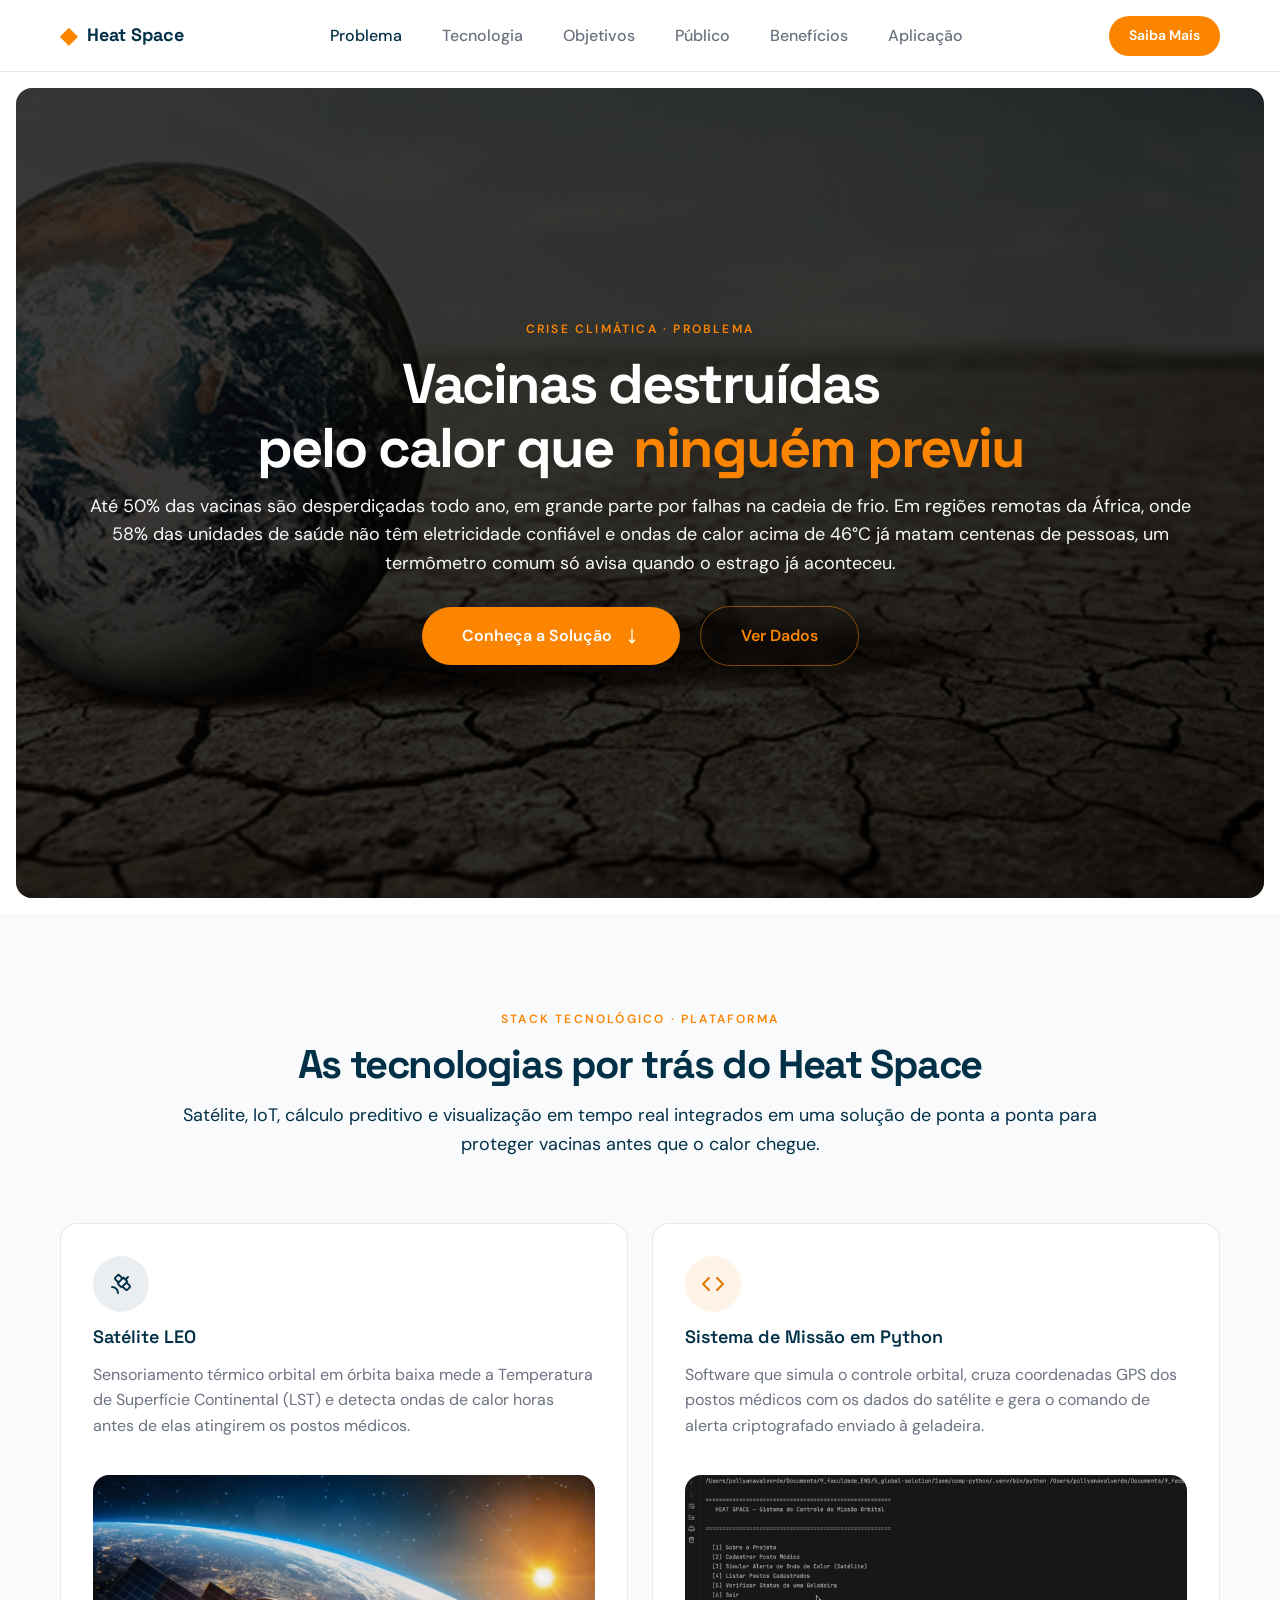
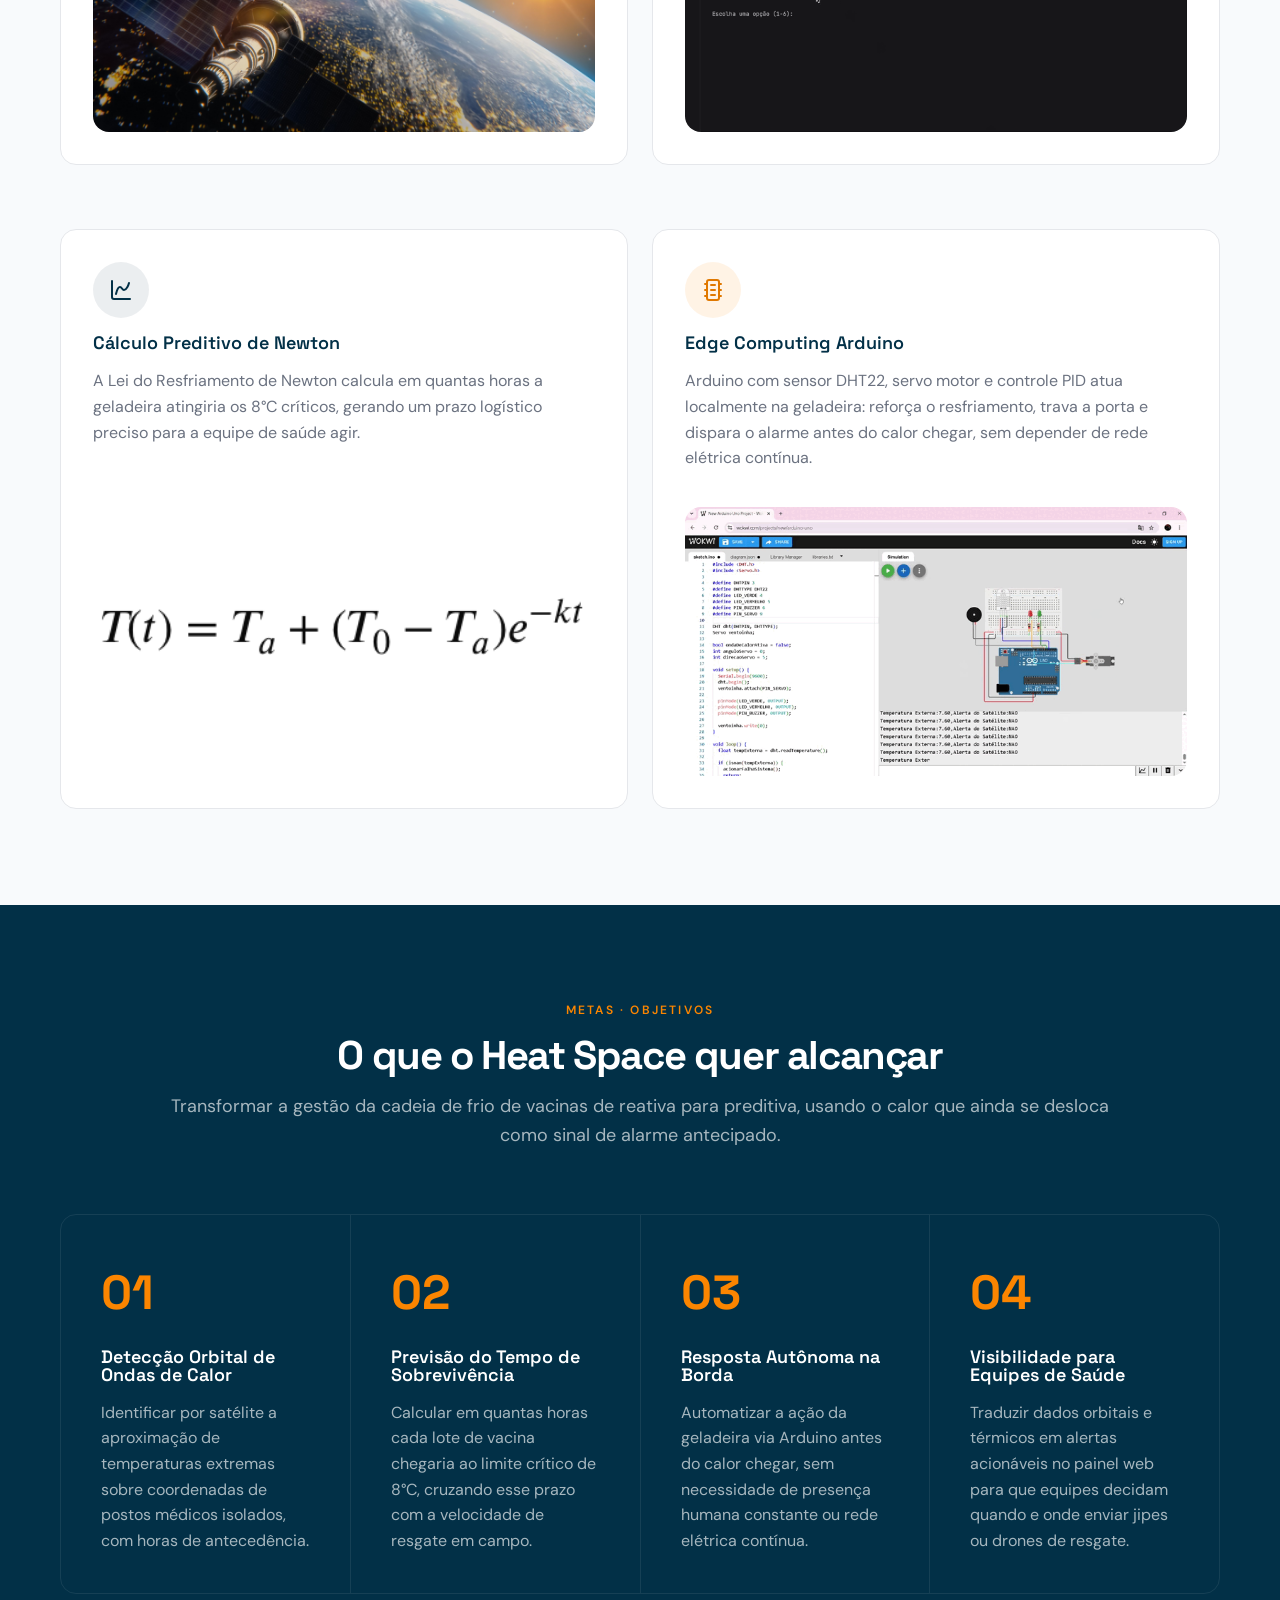
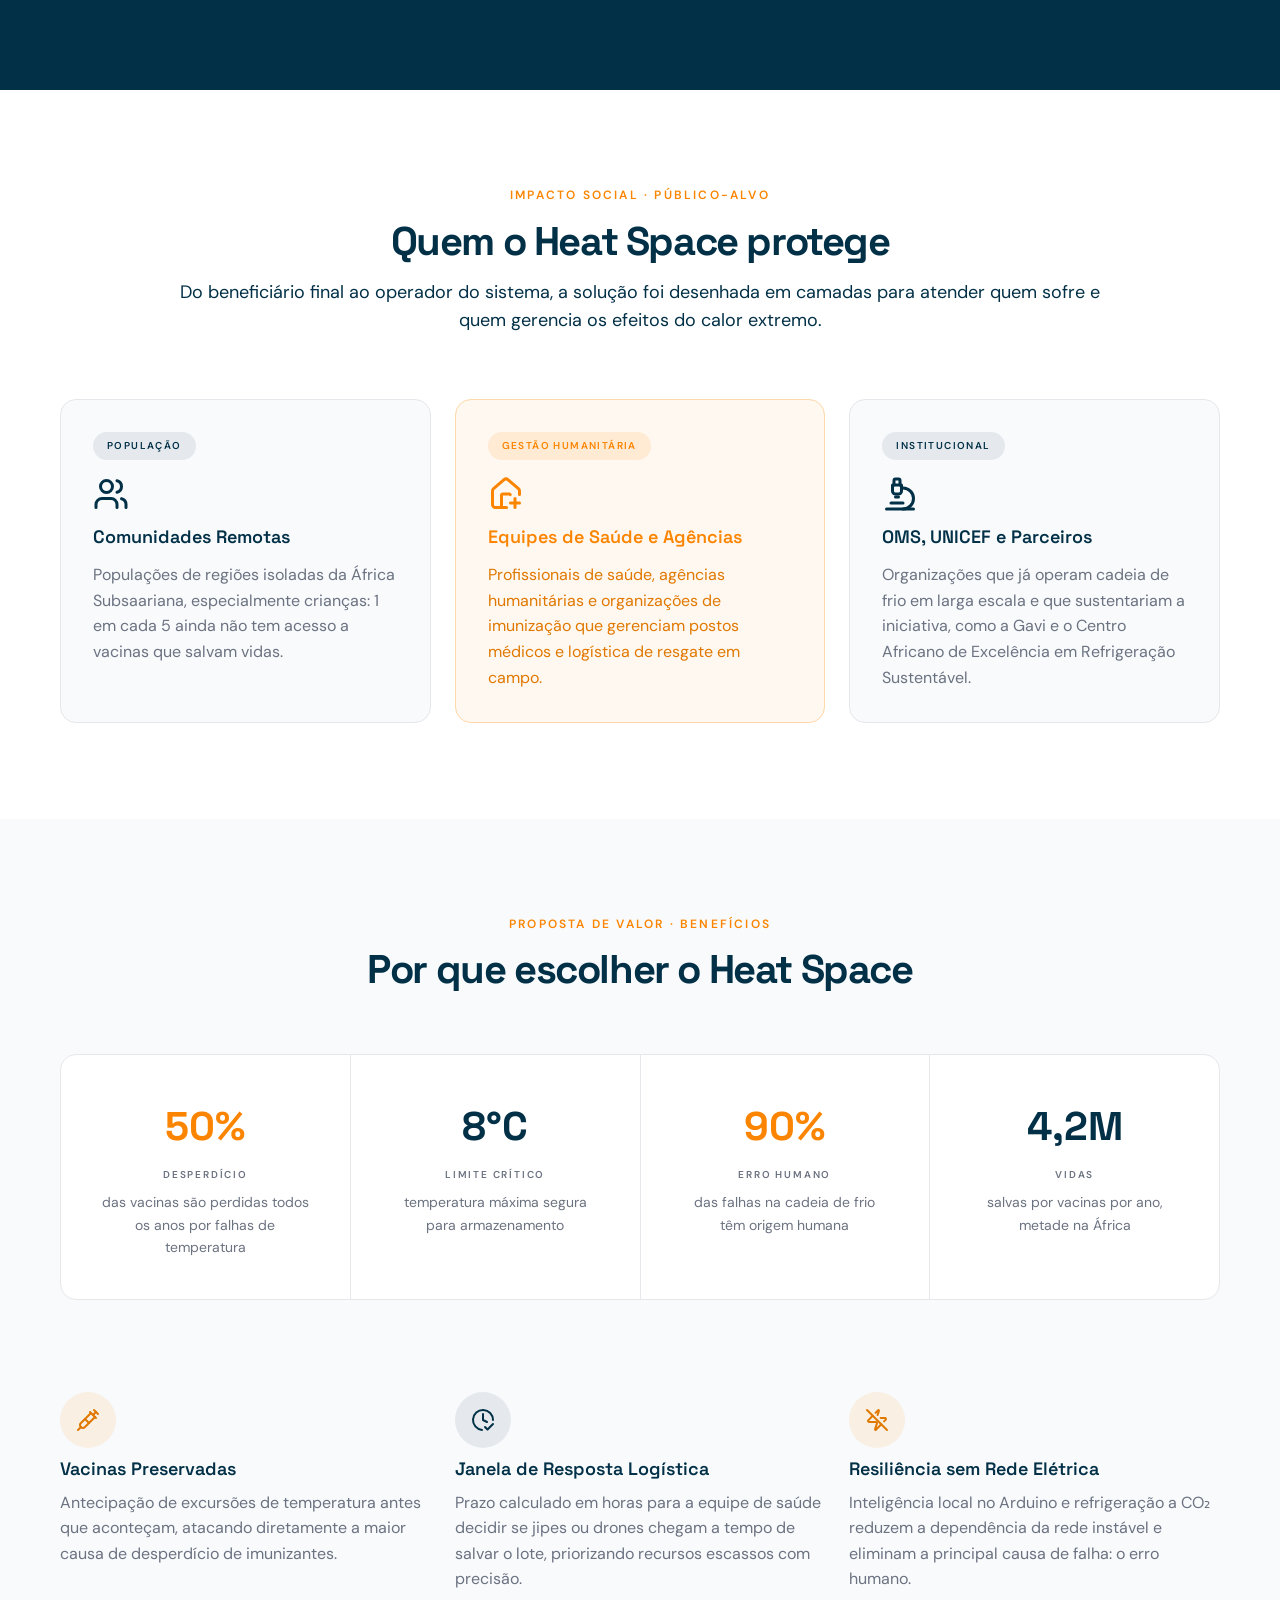
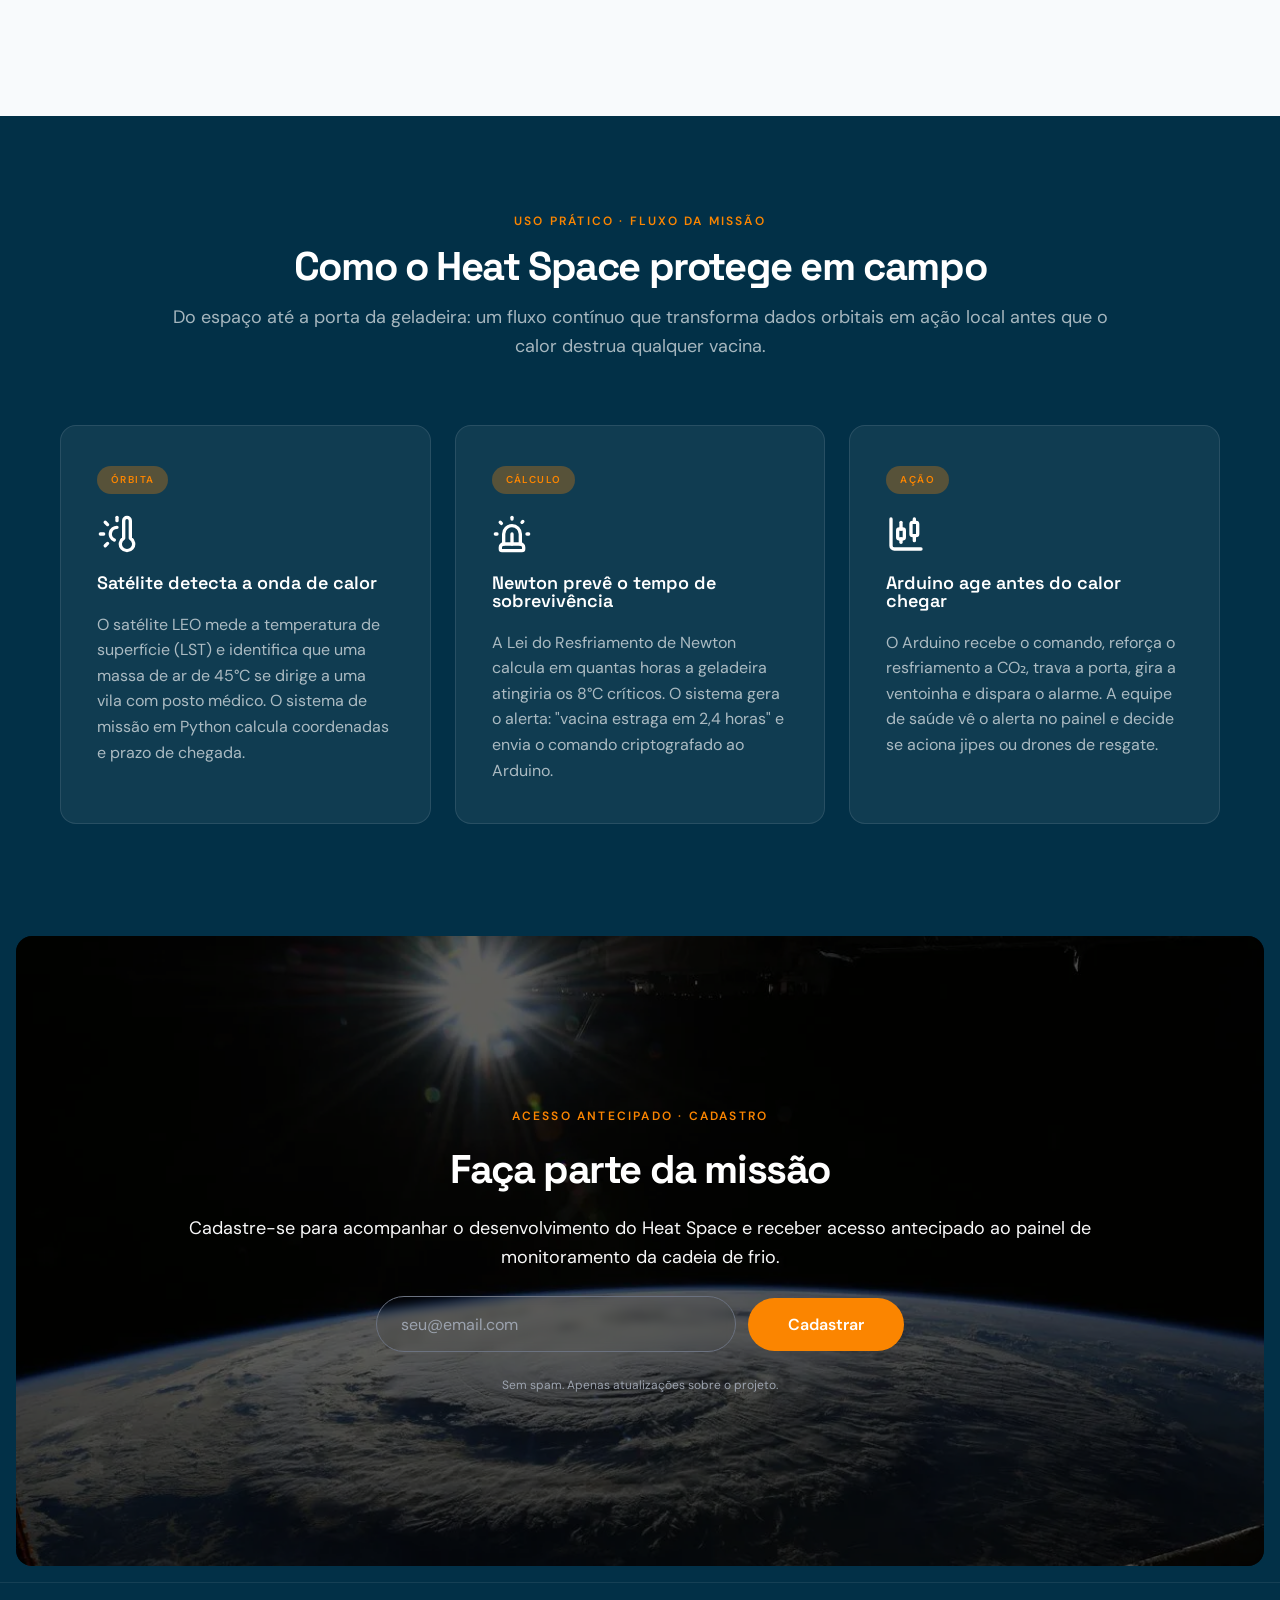
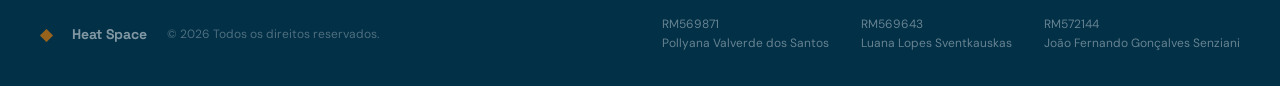
==== commit 6888e0ba: "feat: ajuste de texto" ====
--- a/index.html
+++ b/index.html
@@ -173,7 +173,7 @@
             <h3 class="goals-item-title">Resposta Autônoma na Borda</h3>
             <p class="goals-item-body">
               Automatizar a ação da geladeira via Arduino antes do calor chegar, sem necessidade
-              de presença humana constante ou conexão com a rede.
+              de presença humana constante ou rede elétrica contínua.
             </p>
           </article>
 
@@ -254,7 +254,7 @@
           <div class="benefits-stat benefits-stat-divider">
             <span class="benefits-stat-num benefits-stat-num-primary">50%</span>
             <span class="benefits-stat-label">DESPERDÍCIO</span>
-            <p class="benefits-stat-desc">das vacinas perdidas todo ano por falha de temperatura</p>
+            <p class="benefits-stat-desc">das vacinas são perdidas todos os anos por falhas de temperatura</p>
           </div>
 
           <div class="benefits-stat benefits-stat-divider">
@@ -393,7 +393,7 @@
       <div class="footer-left">
         <span class="footer-logo-icon">◆</span>
         <span class="footer-logo-text">Heat Space</span>
-        <span class="footer-copy">© 2025 Todos os direitos reservados.</span>
+        <span class="footer-copy">© 2026 Todos os direitos reservados.</span>
       </div>
       <div class="footer-links">
         <div class="footer-link">
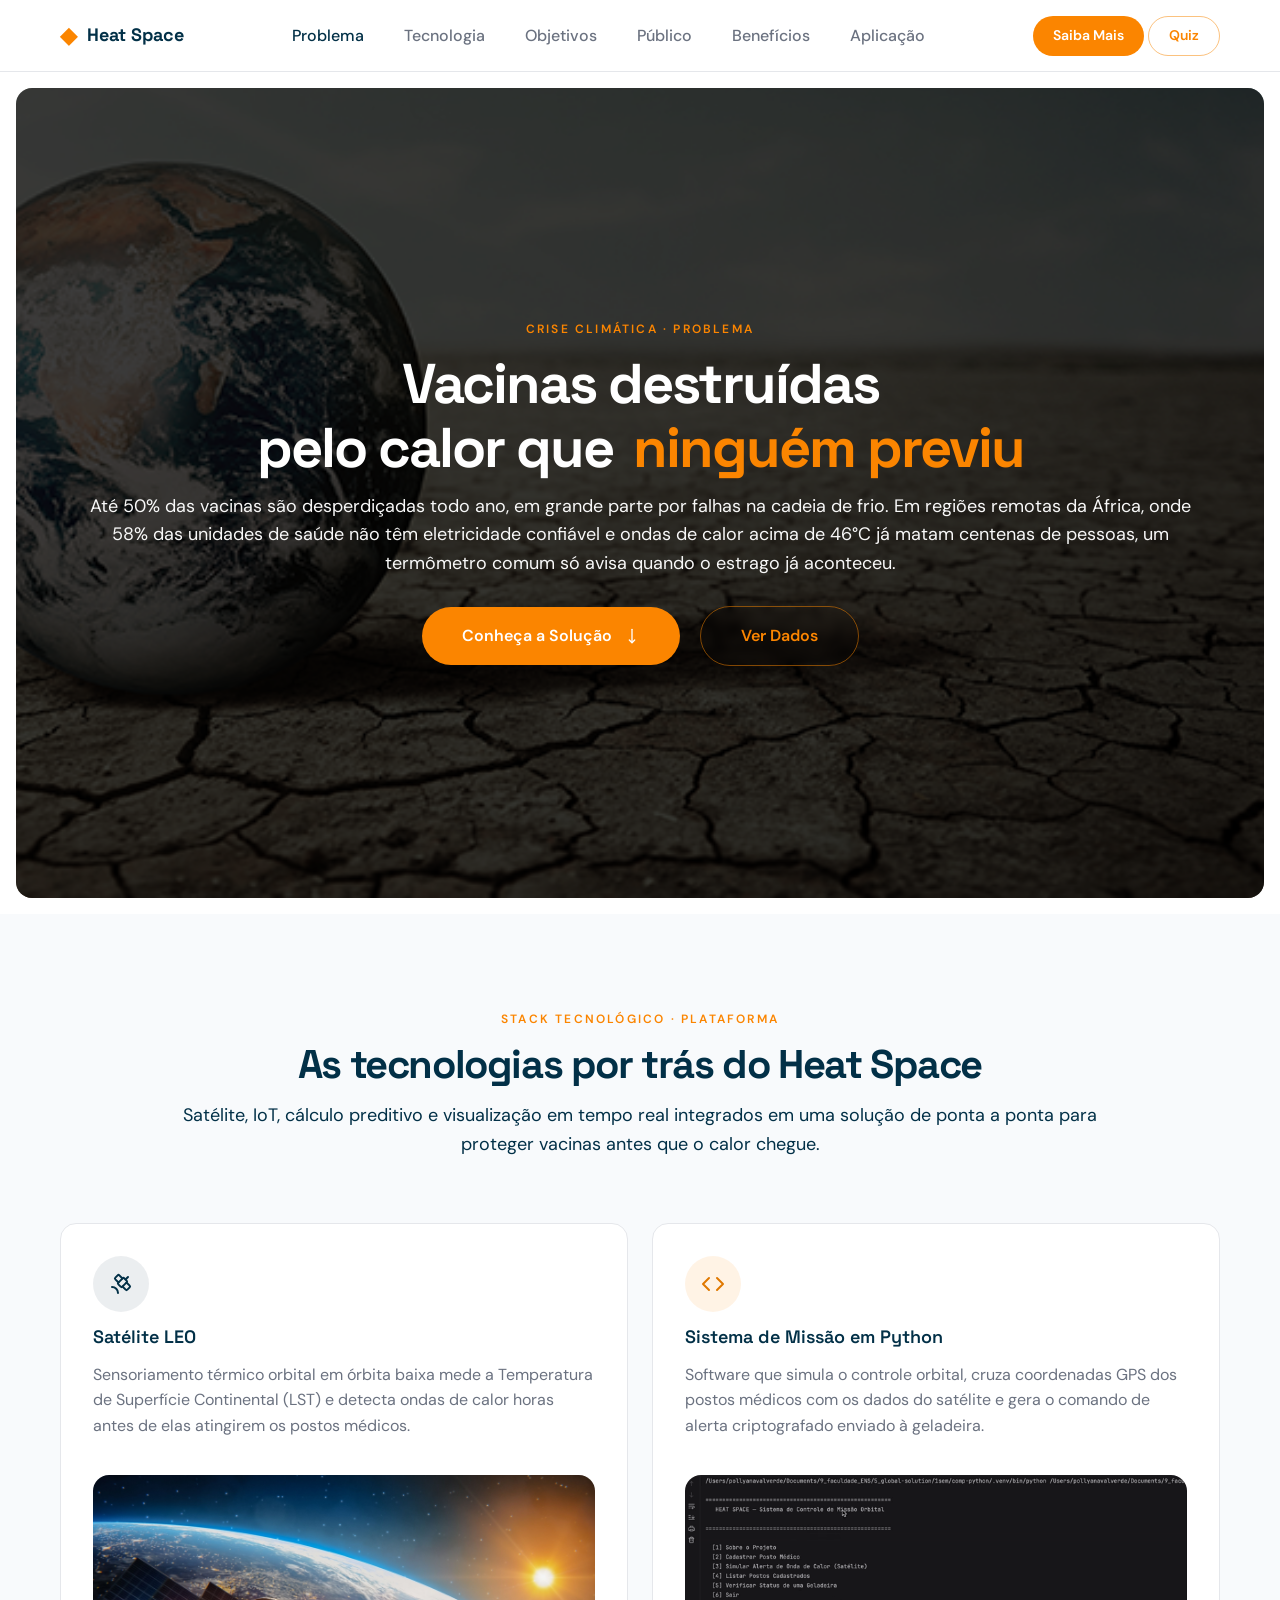
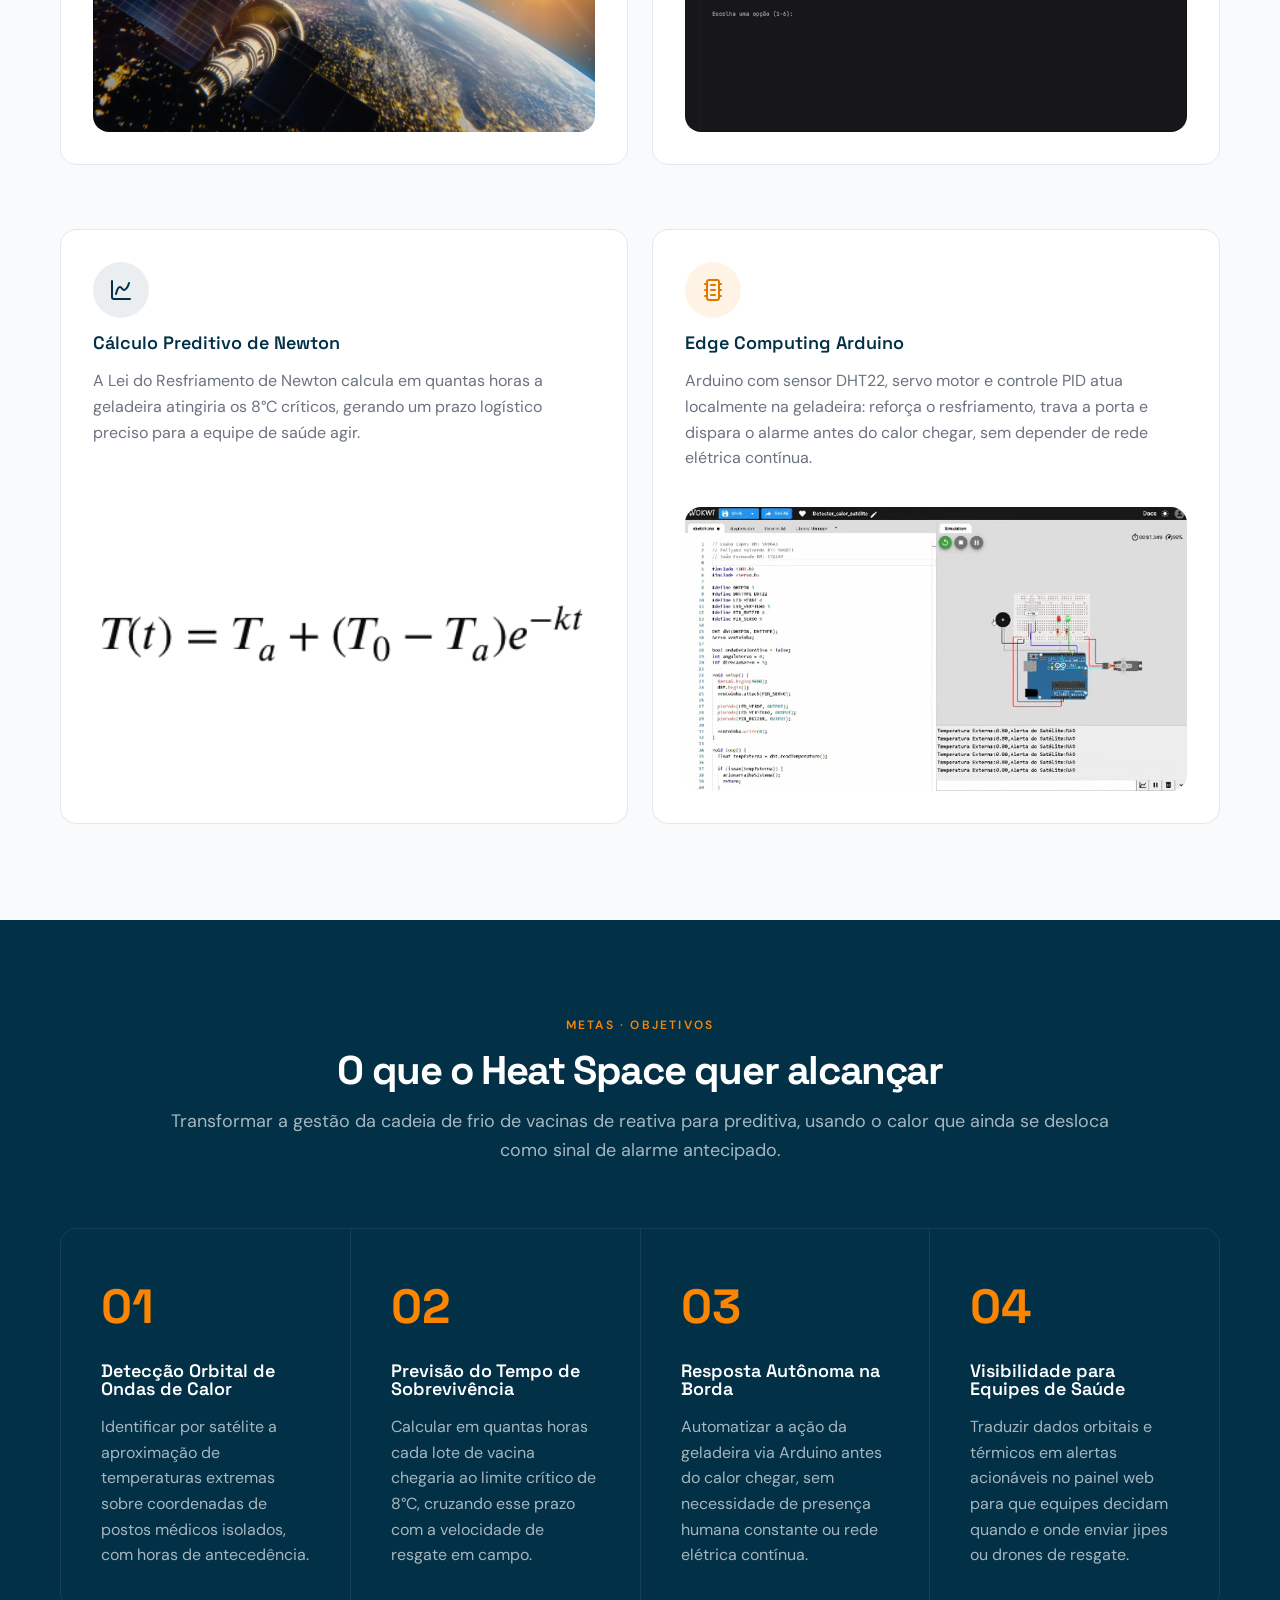
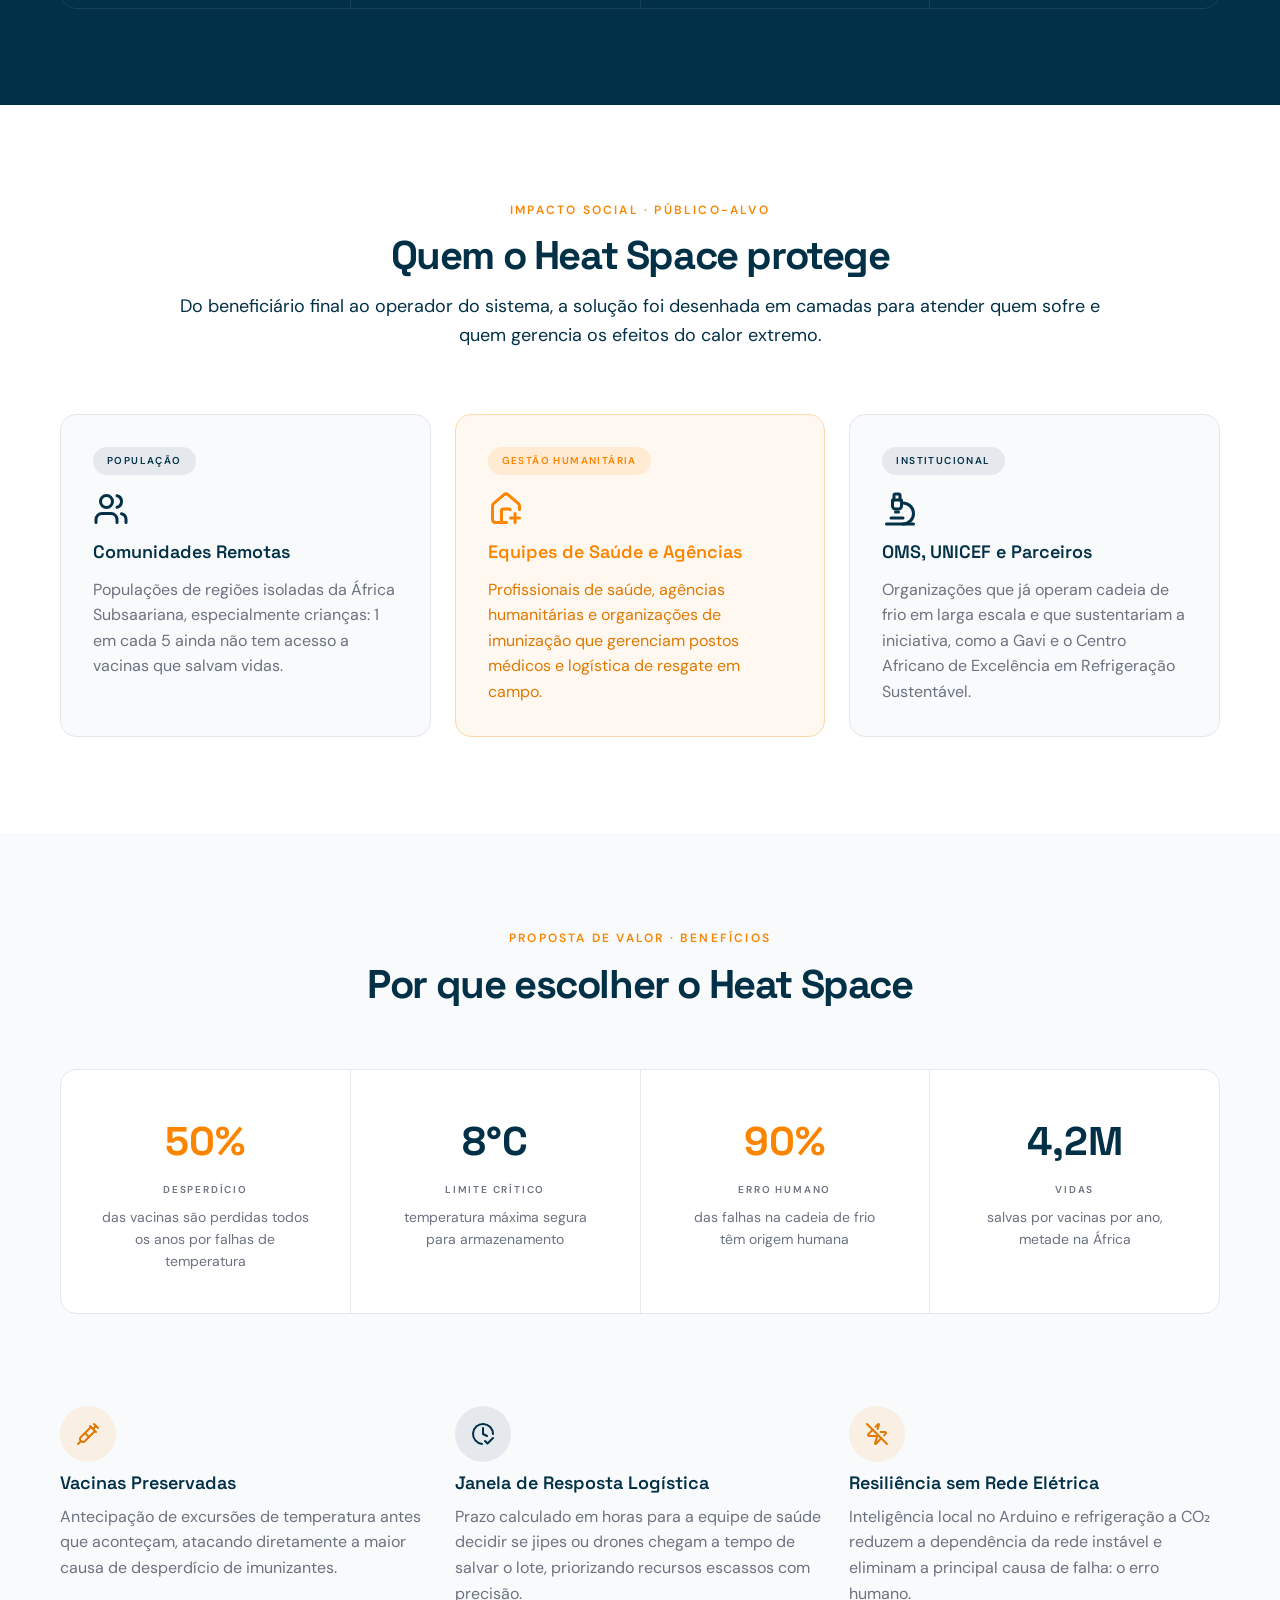
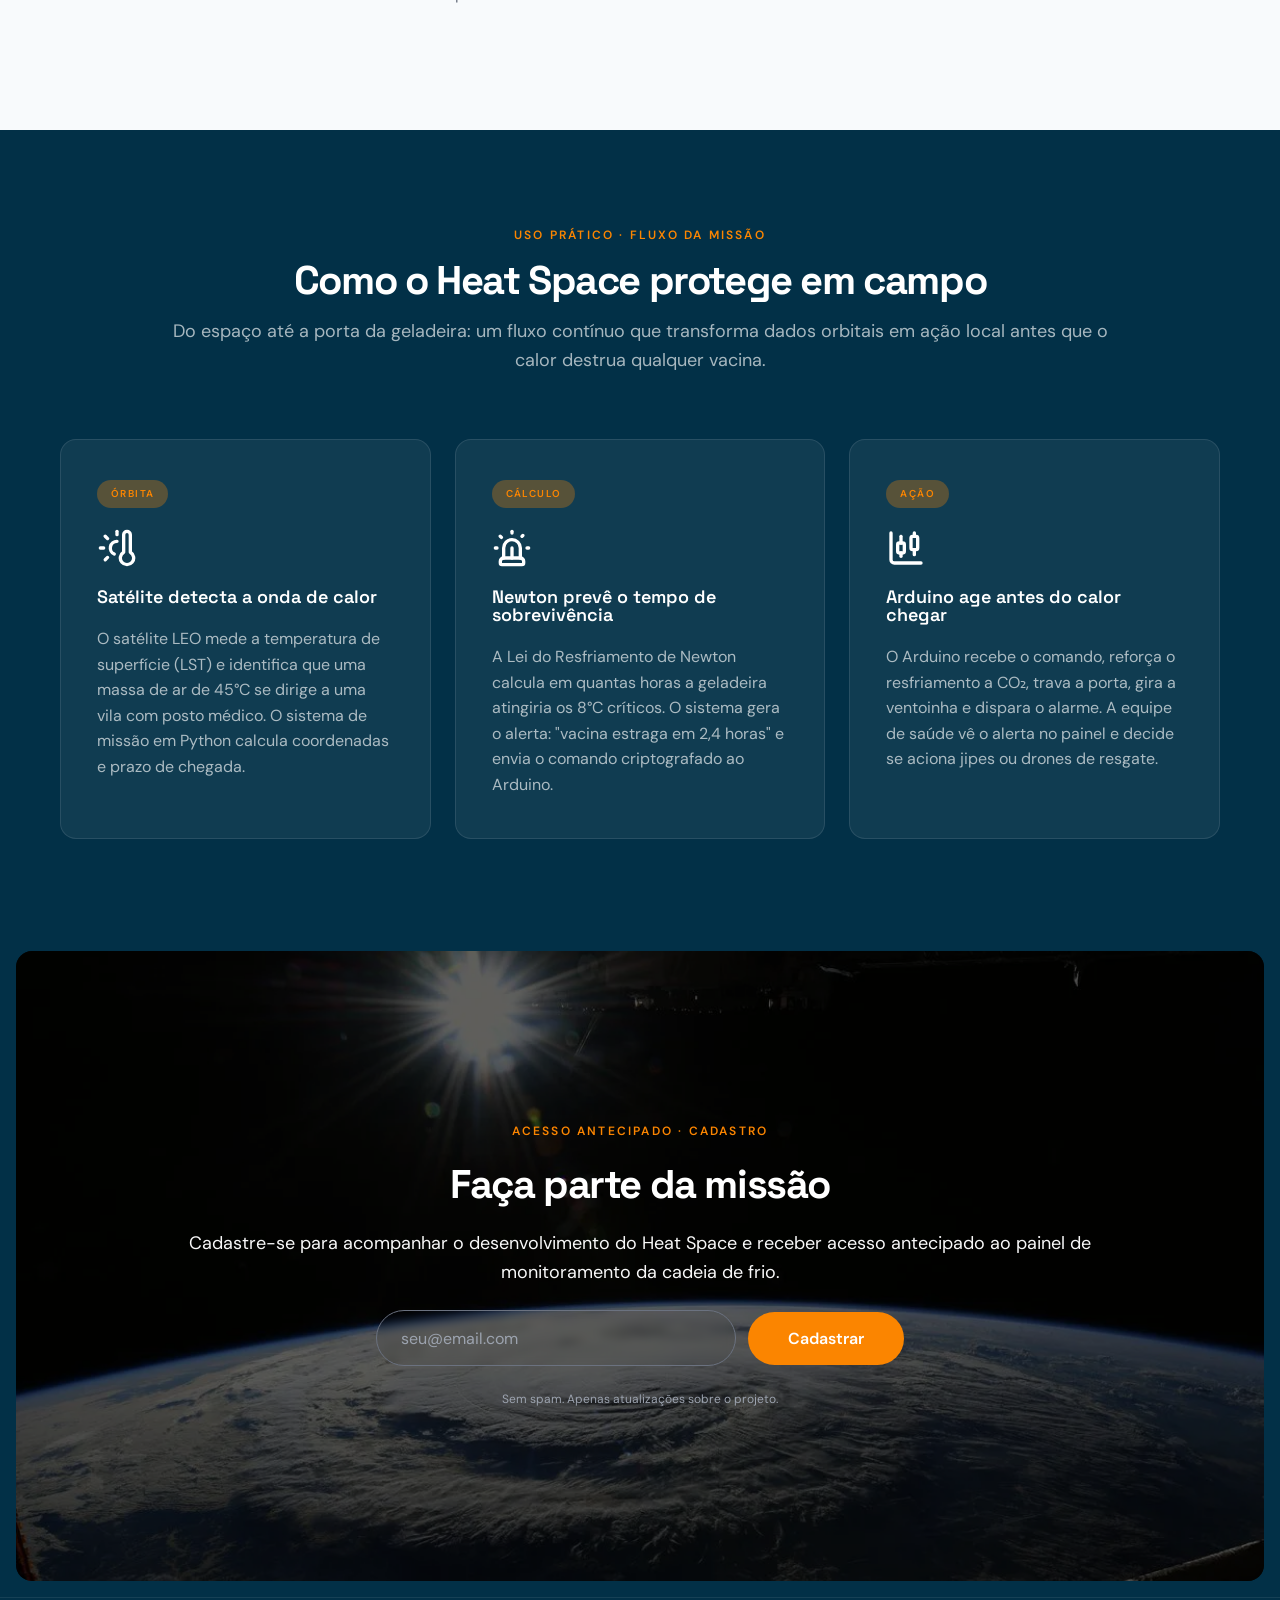
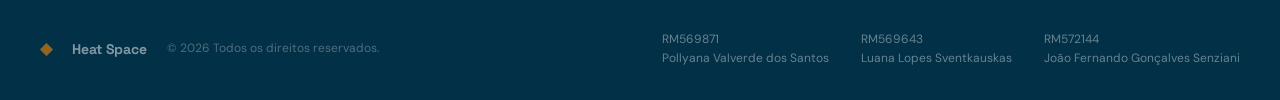
==== commit c62c1dfe: "feat: adiciona ícone de voltar e ajustes no index" ====
--- a/index.html
+++ b/index.html
@@ -30,8 +30,11 @@
         <a href="#publico" class="navbar-link">Público</a>
         <a href="#beneficios" class="navbar-link">Benefícios</a>
         <a href="#aplicacao" class="navbar-link">Aplicação</a>
-      </nav> 
-      <a href="#cadastro" class="navbar-cta btn btn-primary">Saiba Mais</a>
+      </nav>
+      <div>
+        <a href="#cadastro" class="navbar-cta btn btn-primary">Saiba Mais</a>
+        <a href="/pages/quiz.html" class="navbar-cta btn btn-outline" id="quiz-link">Quiz</a>
+      </div>
     </div>
   </header>
 
@@ -77,7 +80,7 @@
             solução de ponta a ponta para proteger vacinas antes que o calor chegue.
           </p>
         </div>
-  
+
         <div class="tech-grid">
           <article class="tech-card">
             <div class="tech-card-icon tech-card-icon-dark">
@@ -91,7 +94,7 @@
             </p>
             <img src="./assets/images/satelite-leo.png" alt="Satélite LEO" class="tech-card-image">
           </article>
-  
+
           <article class="tech-card">
             <div class="tech-card-icon tech-card-icon-primary">
               <img src="./assets/icons/code.svg" alt="Ícone de código" />
@@ -118,7 +121,7 @@
             <img src="./assets/images/lei-newton.png" alt="Lei do Resfriamento de Newton"
               class="tech-card-image newton-image">
           </article>
-  
+
           <article class="tech-card">
             <div class="tech-card-icon tech-card-icon-primary">
               <img src="./assets/icons/microchip.svg" alt="Ícone de microchip" />
@@ -131,7 +134,7 @@
             </p>
             <img src="./assets/images/arduino.gif" alt="Arduino" class="tech-card-image">
           </article>
-  
+
         </div>
       </div>
     </section>
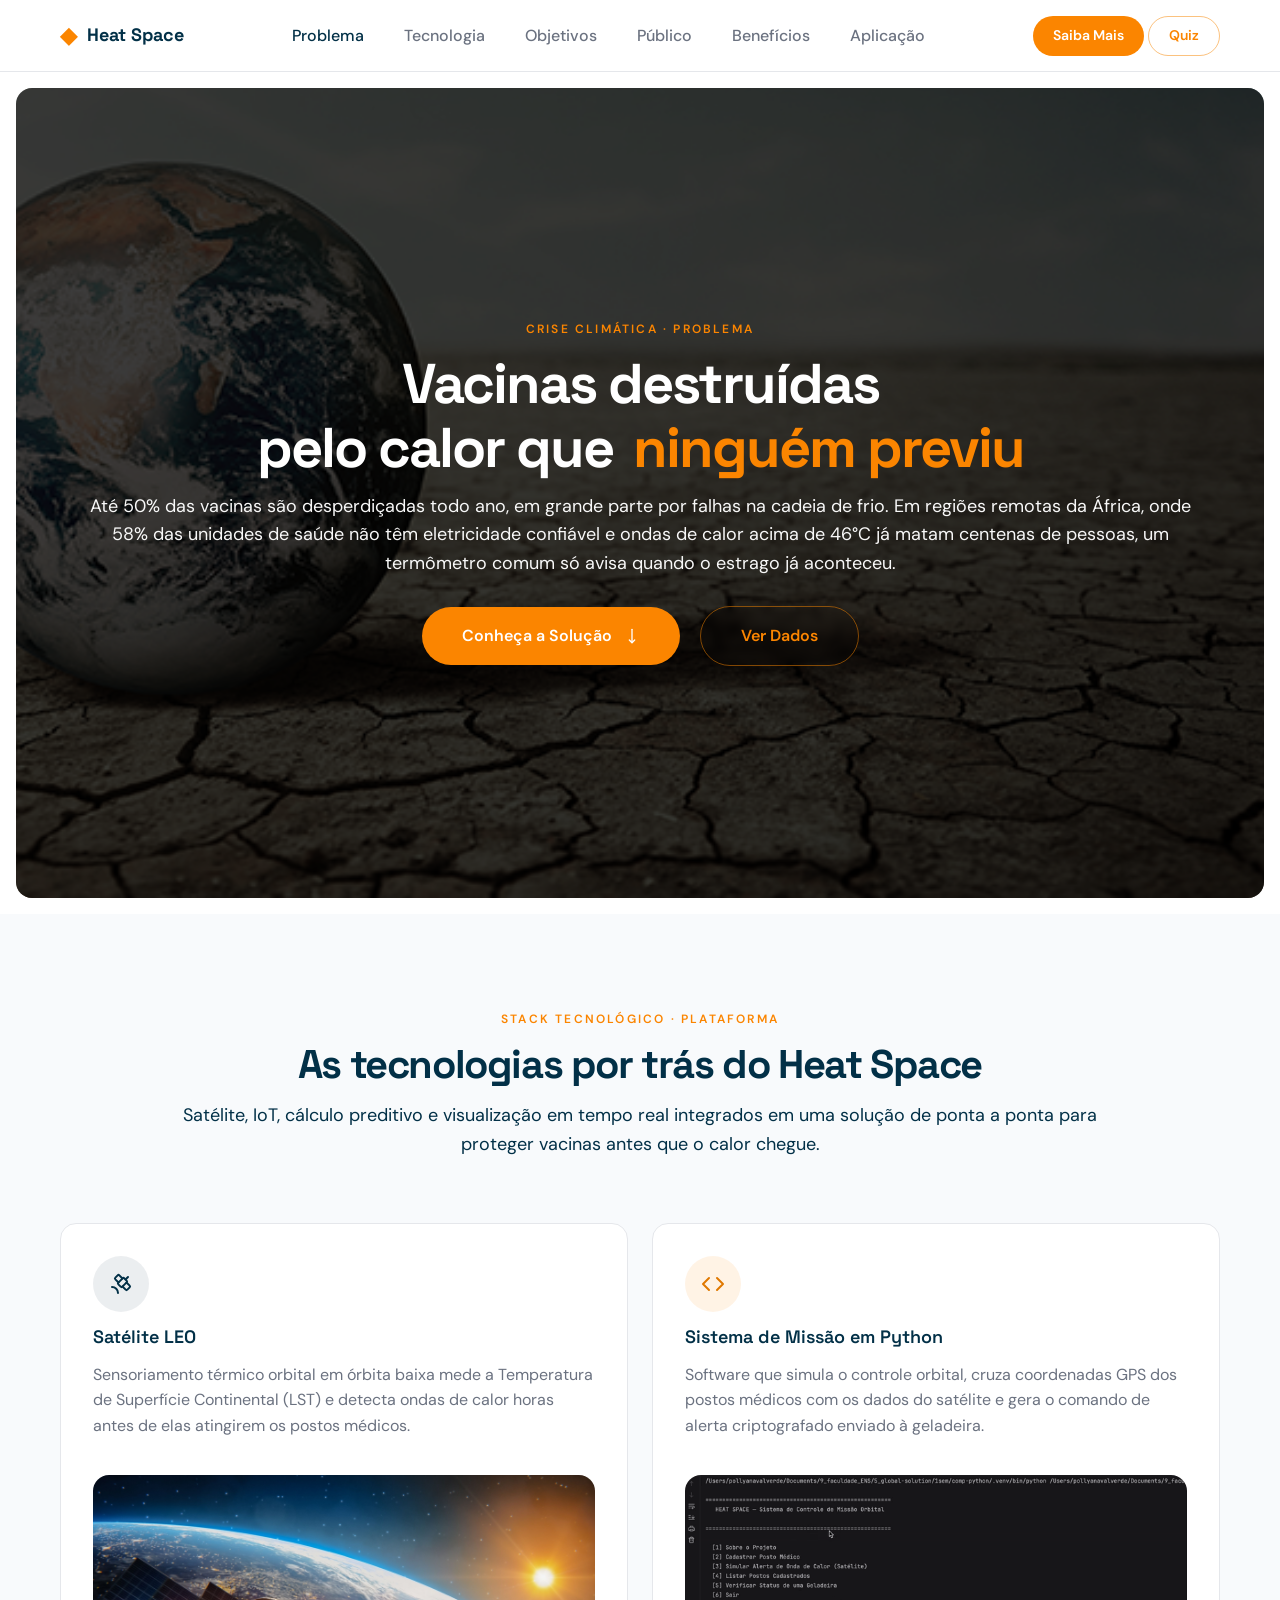
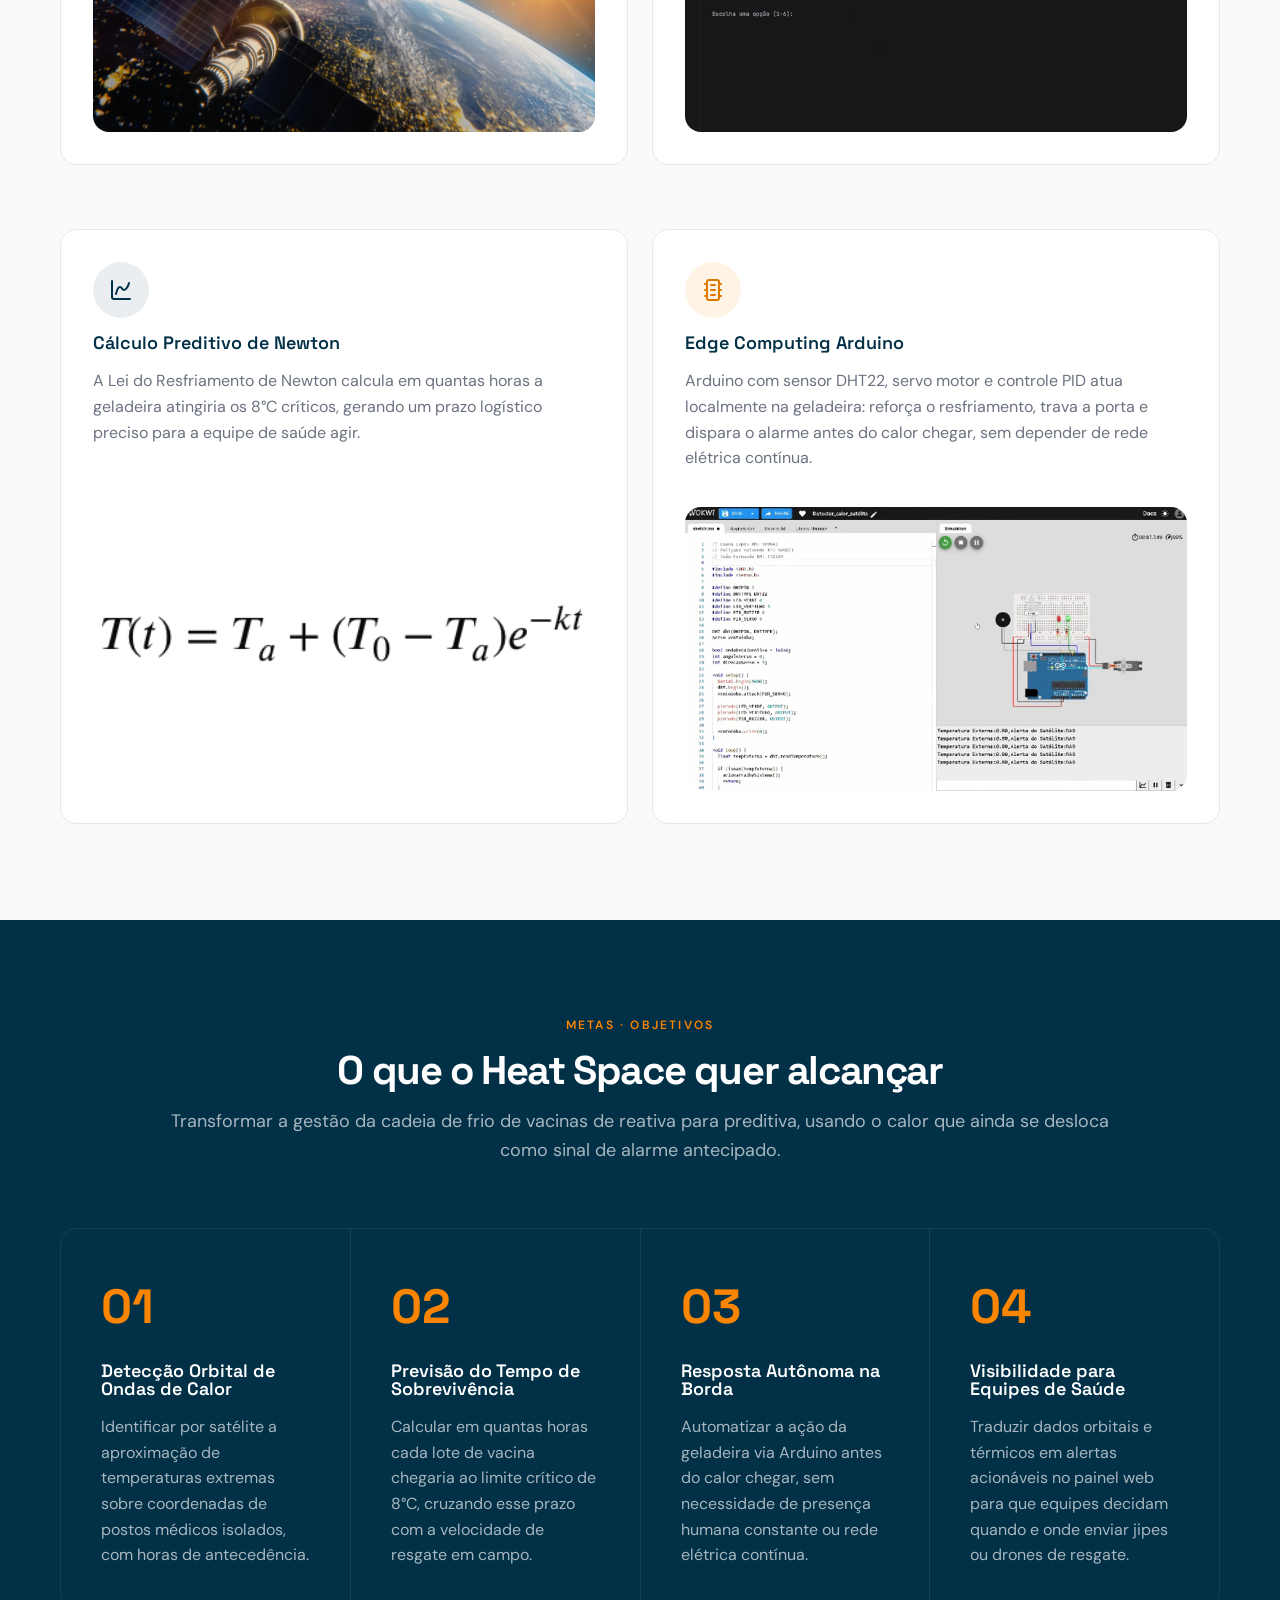
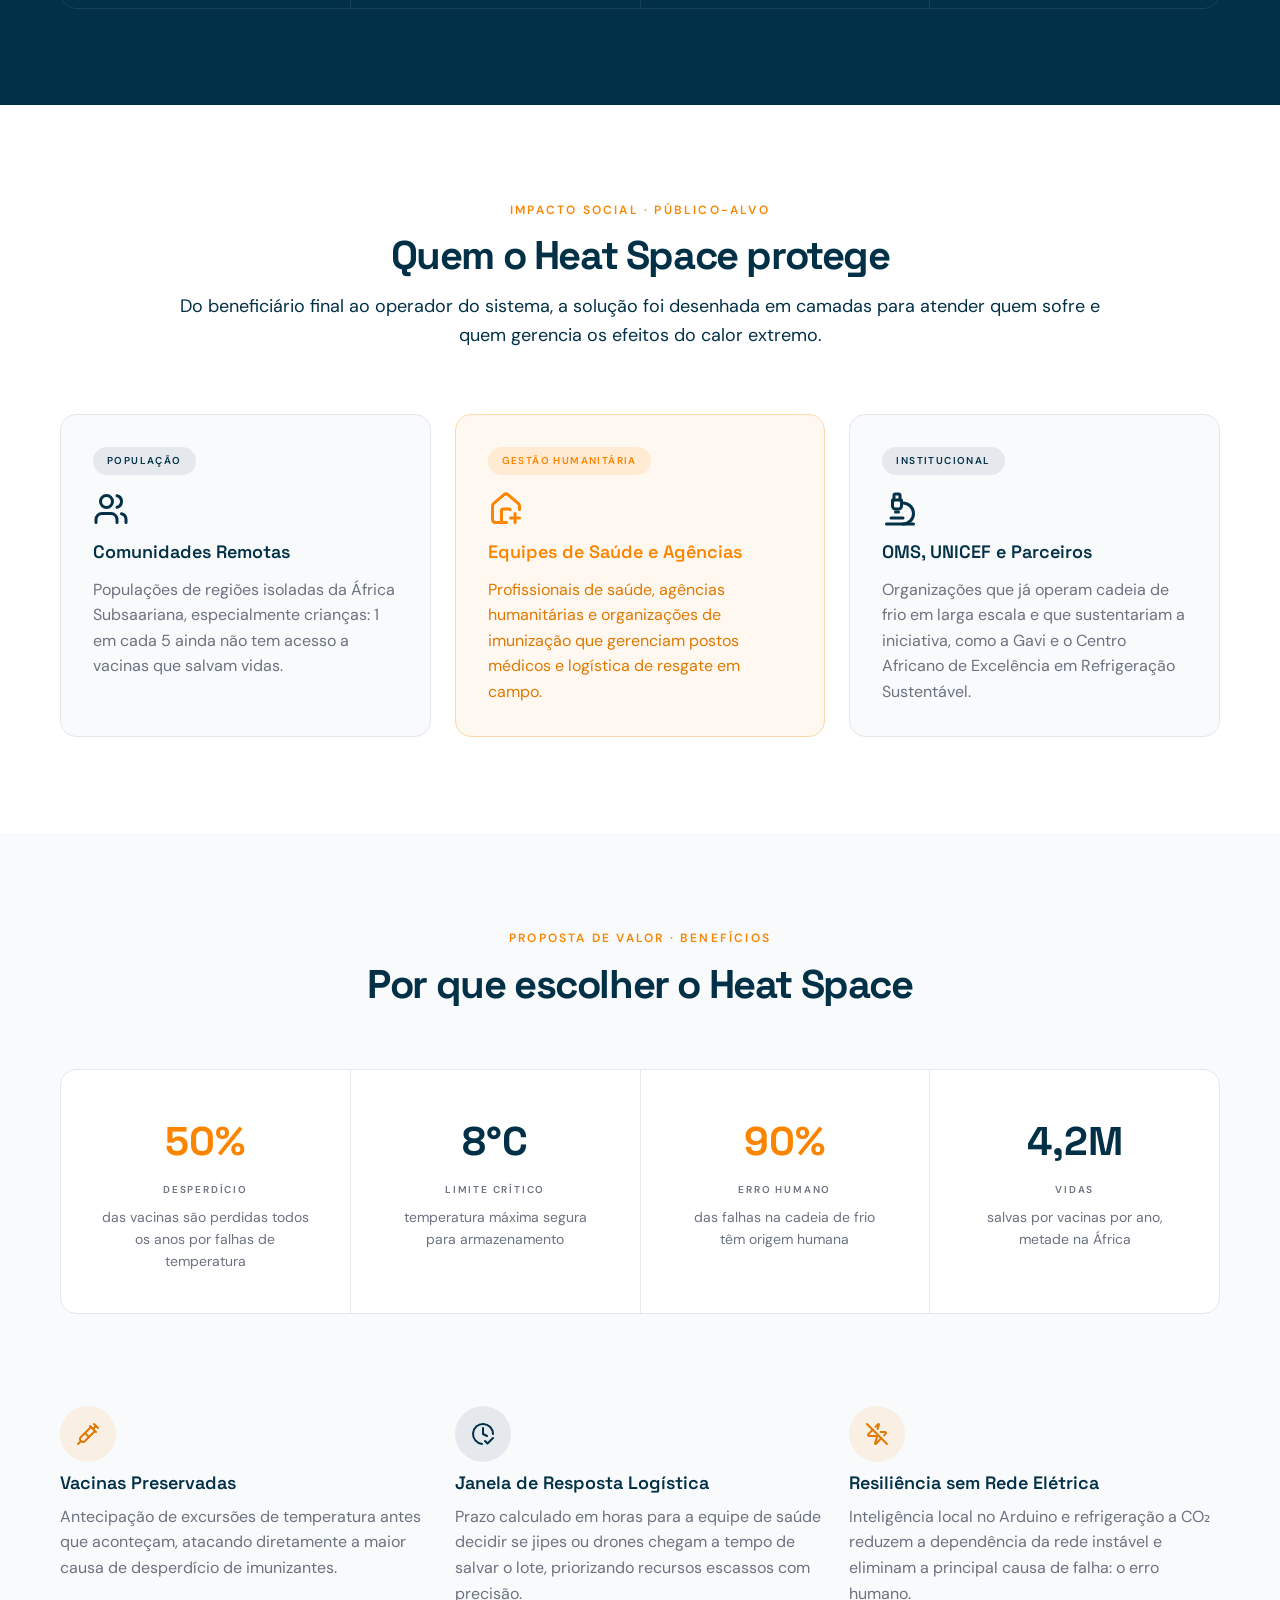
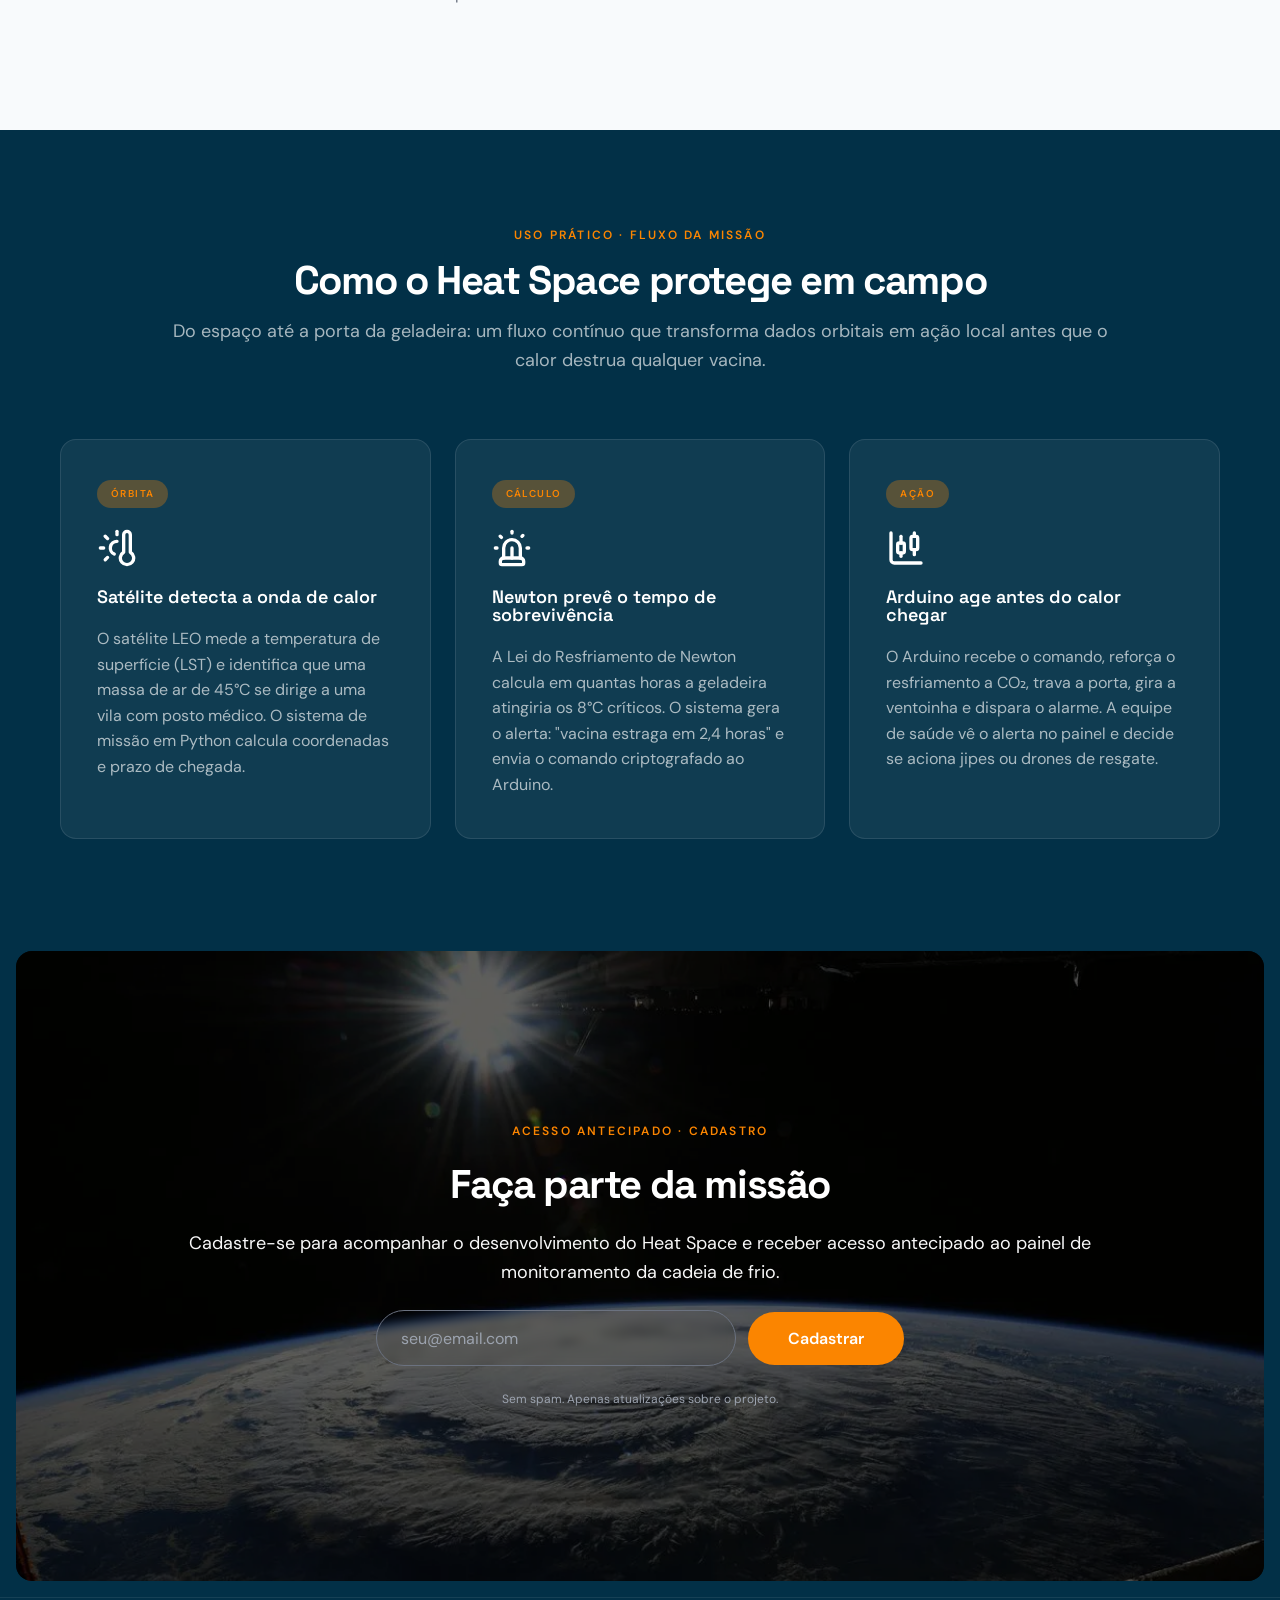
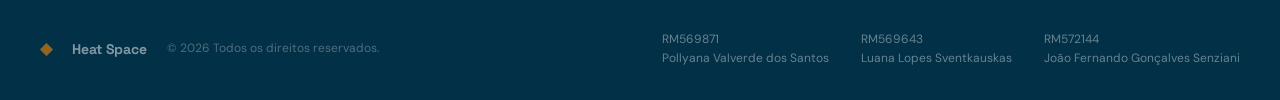
==== commit 2de4327b: "feat: adiciona validação do formulário de cadastro" ====
--- a/index.html
+++ b/index.html
@@ -379,8 +379,8 @@
           Cadastre-se para acompanhar o desenvolvimento do Heat Space e receber acesso
           antecipado ao painel de monitoramento da cadeia de frio.
         </p>
-        <form class="cta-form" action="#" method="post">
-          <input class="input cta-input" type="email" name="email" placeholder="seu@email.com" autocomplete="email"
+        <form class="cta-form" action="#" method="post" id="cta-form">
+          <input id="cta-input" class="input cta-input" type="email" name="email" placeholder="seu@email.com" autocomplete="email"
             required />
           <button class="btn btn-primary" type="submit">Cadastrar</button>
         </form>
@@ -416,6 +416,7 @@
     </div>
   </footer>
 
+  <script src="scripts/forms.js"></script>
 </body>
 
 </html>
--- a/styles/index.css
+++ b/styles/index.css
@@ -2,5 +2,6 @@
 @import url('./navbar.css');
 @import url('./footer.css');
 @import url('./sections/index.css');
+@import url('./pages/quiz.css');
 
 @import url('./responsiveness.css');
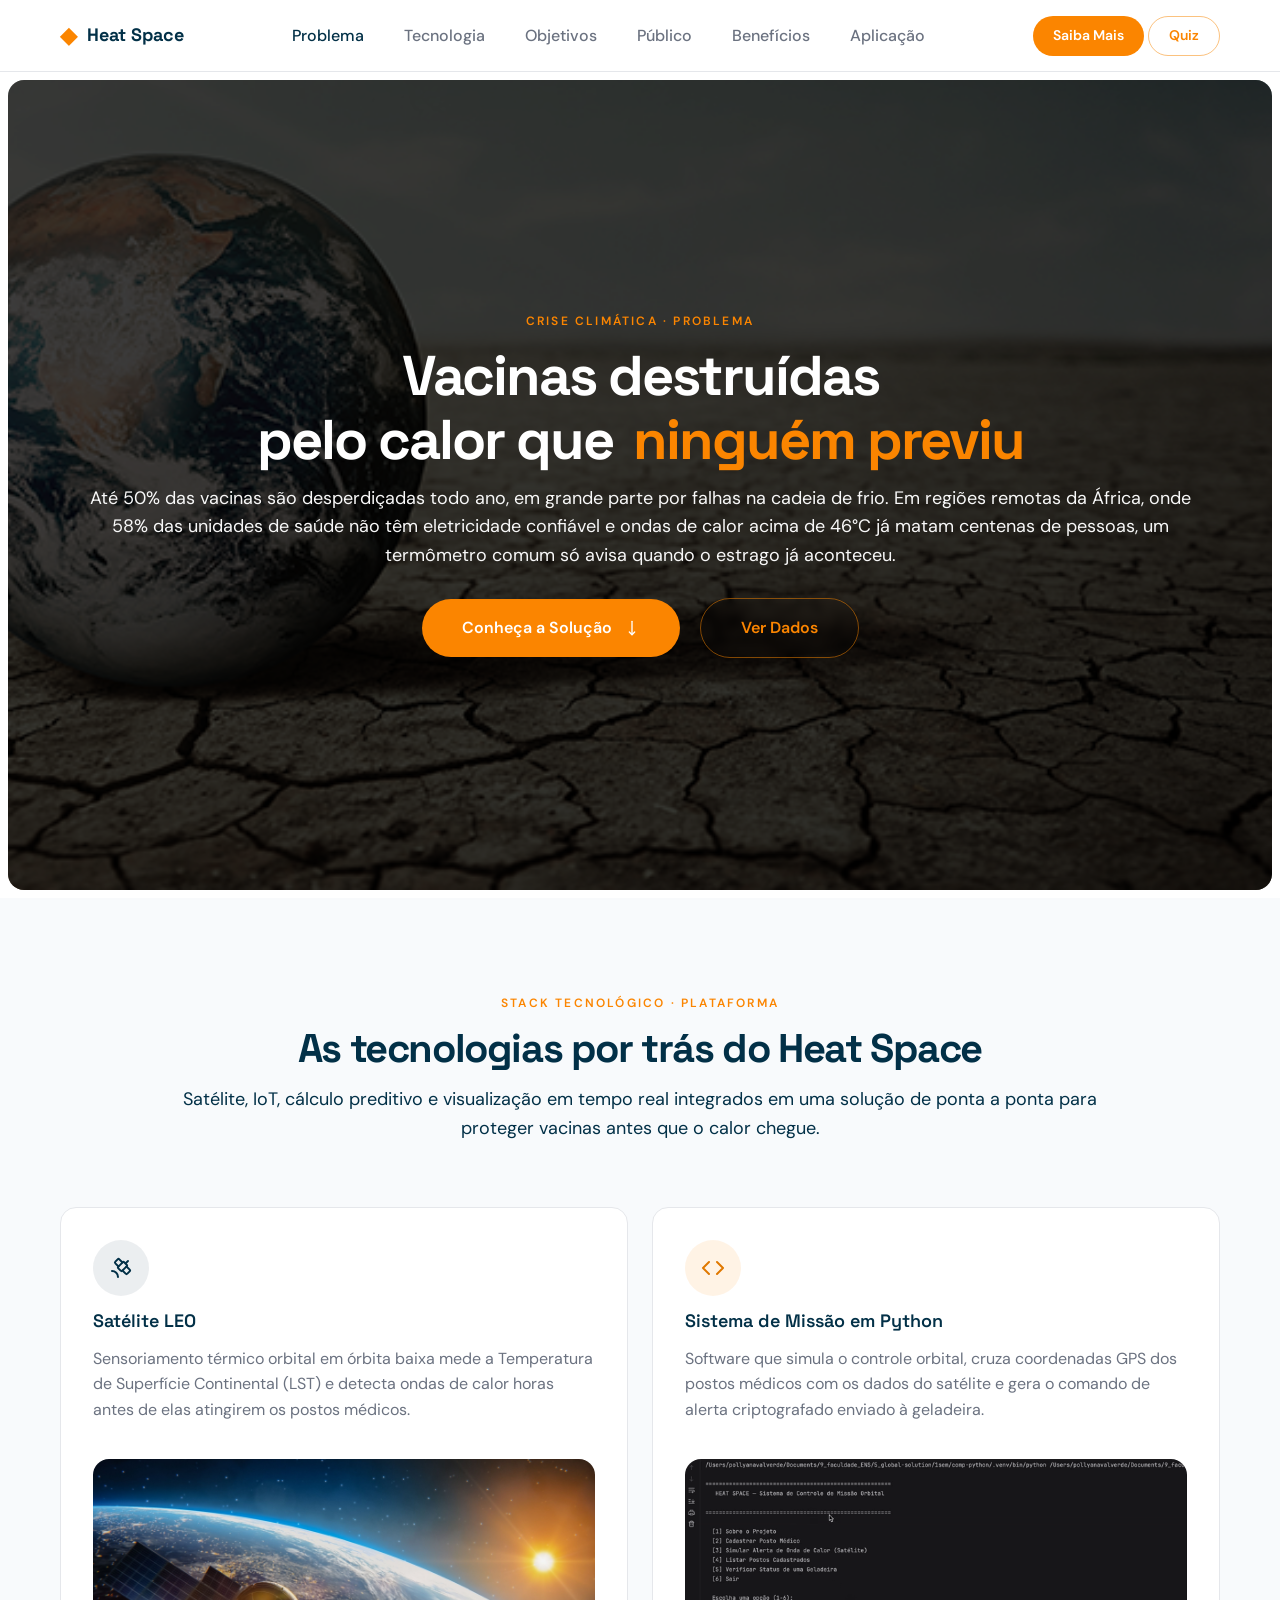
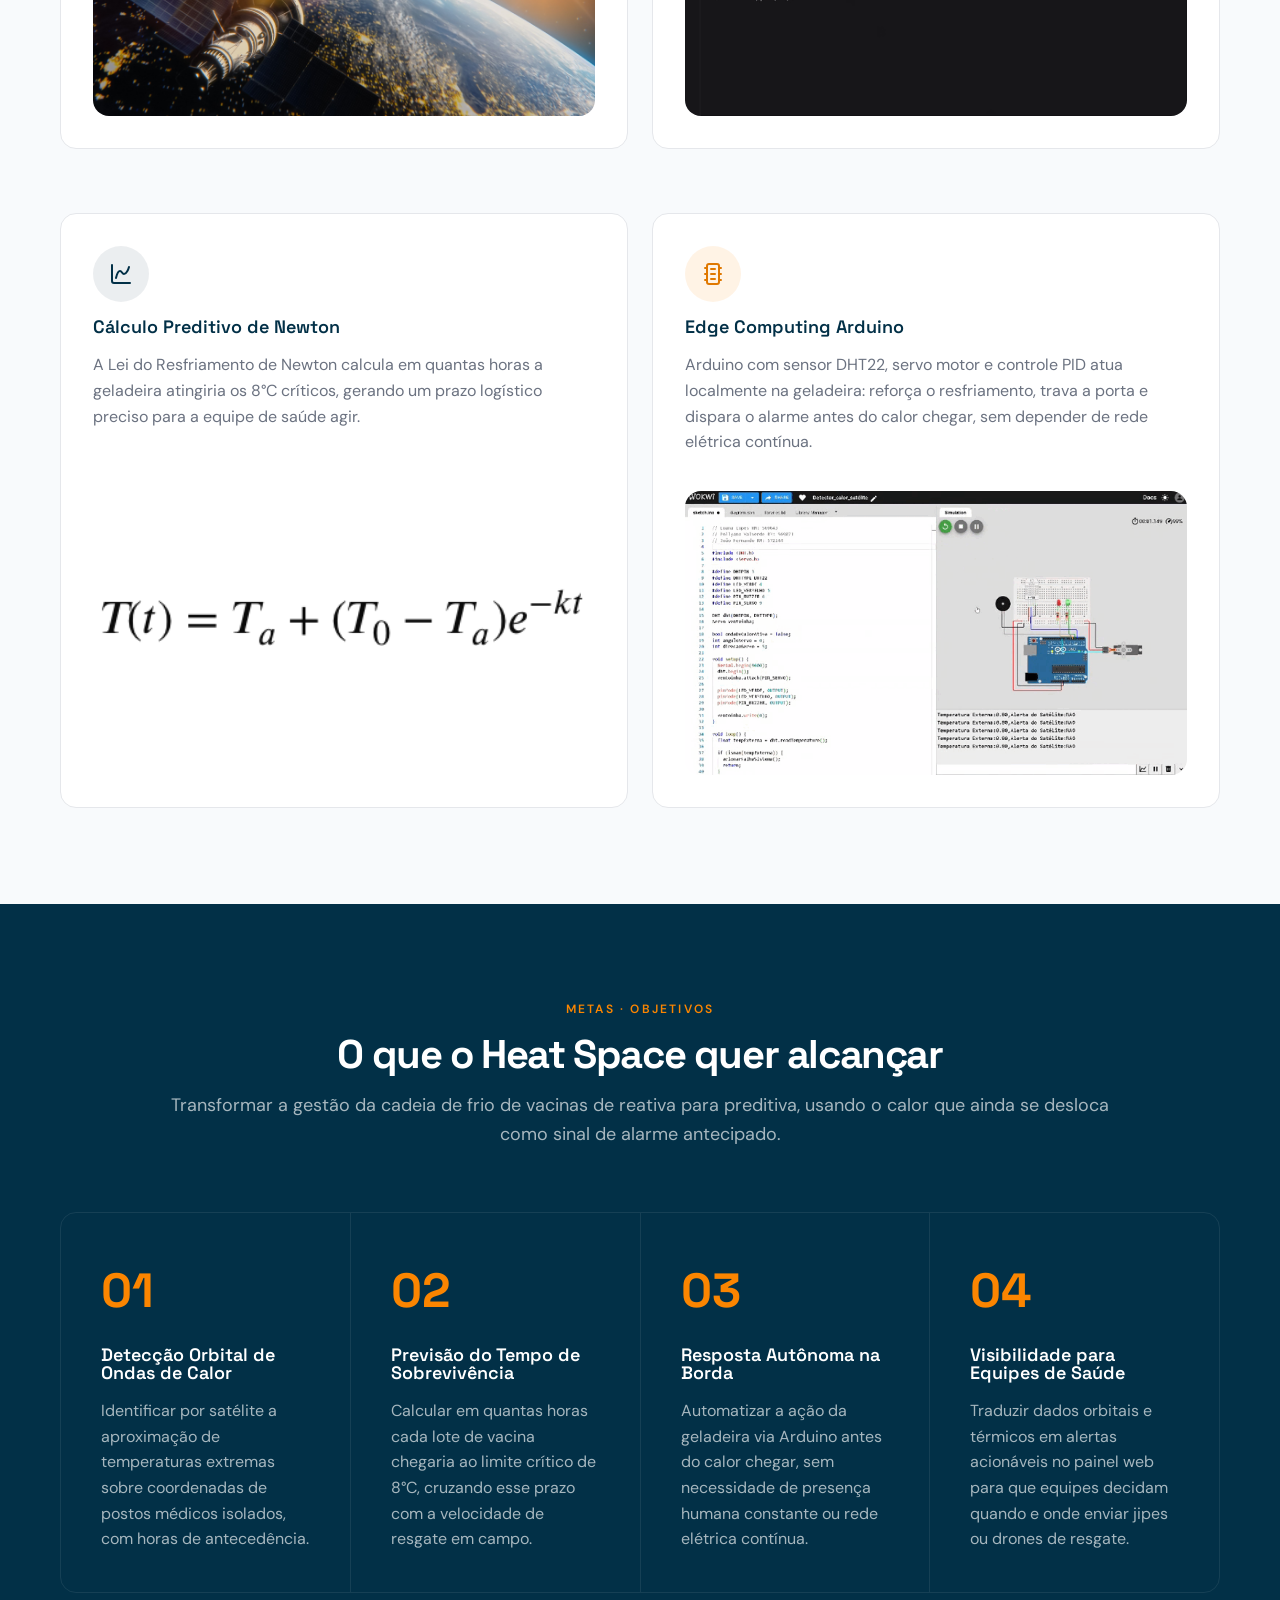
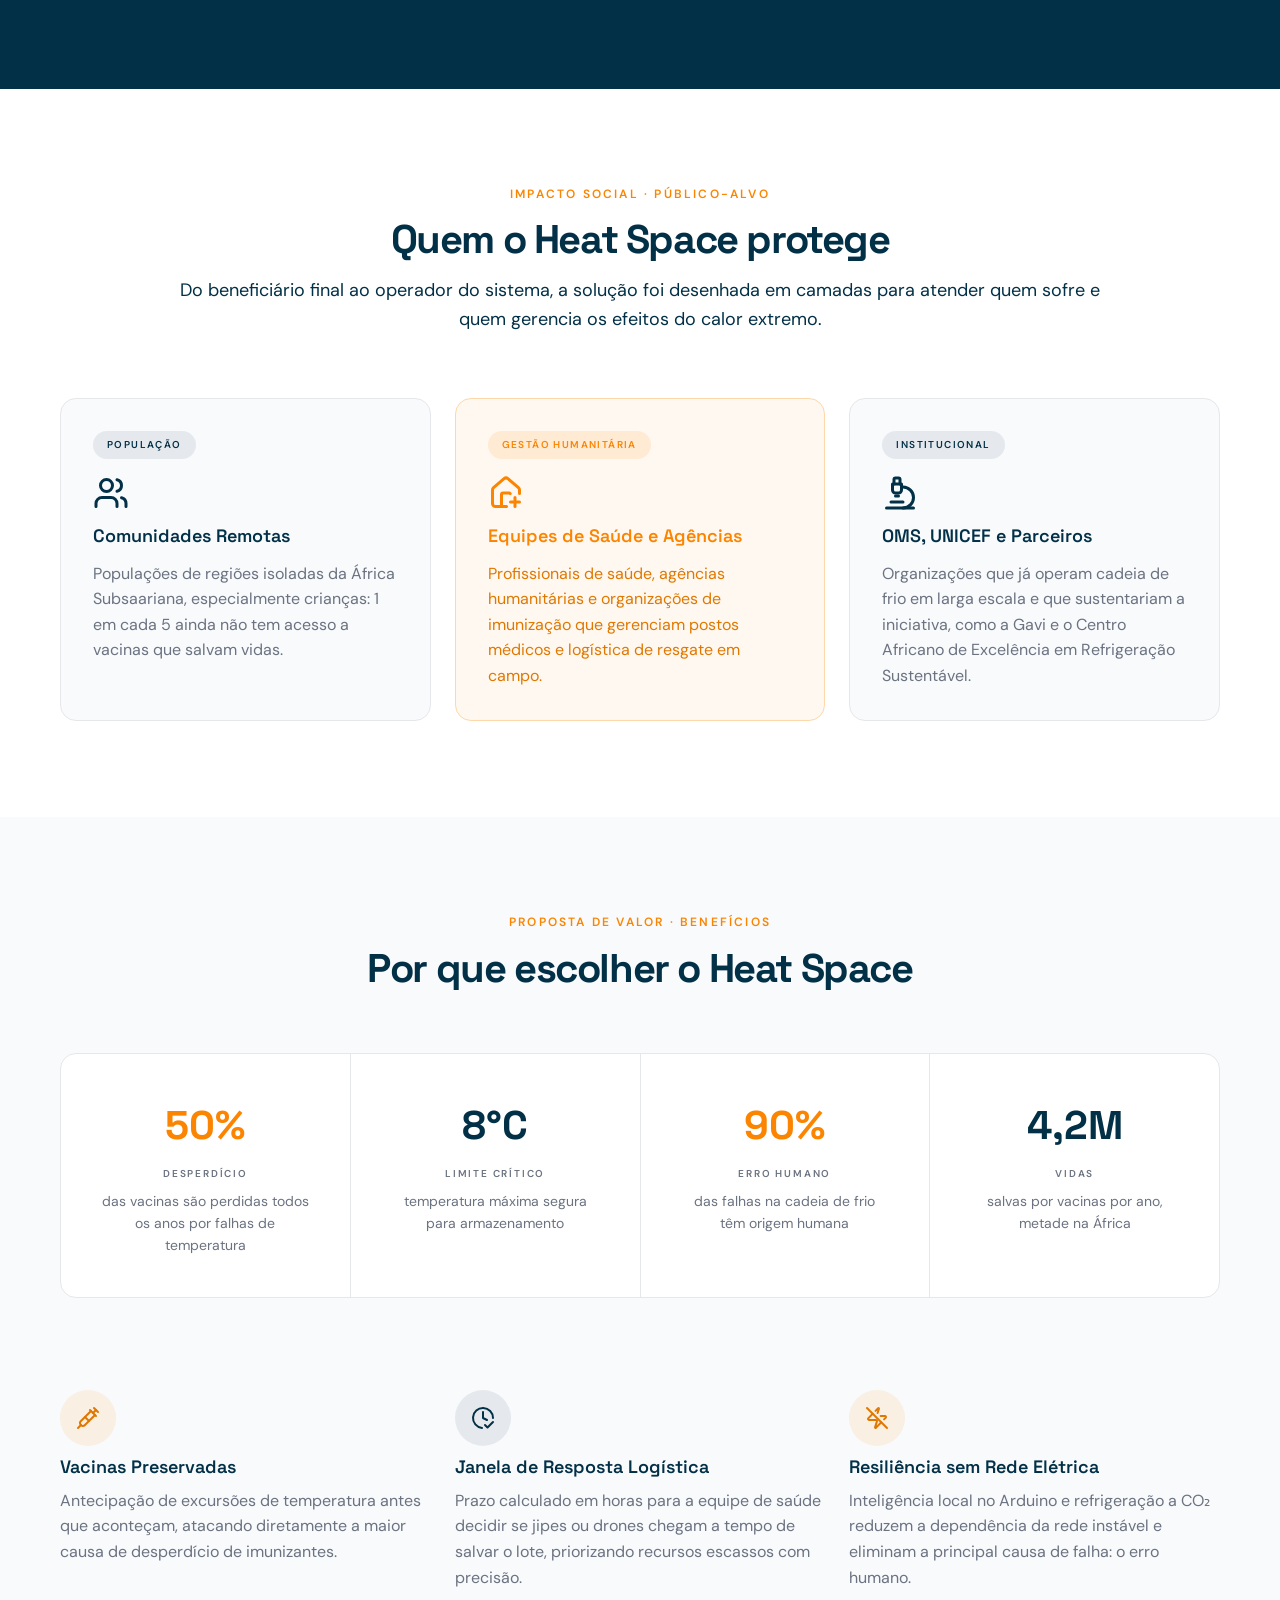
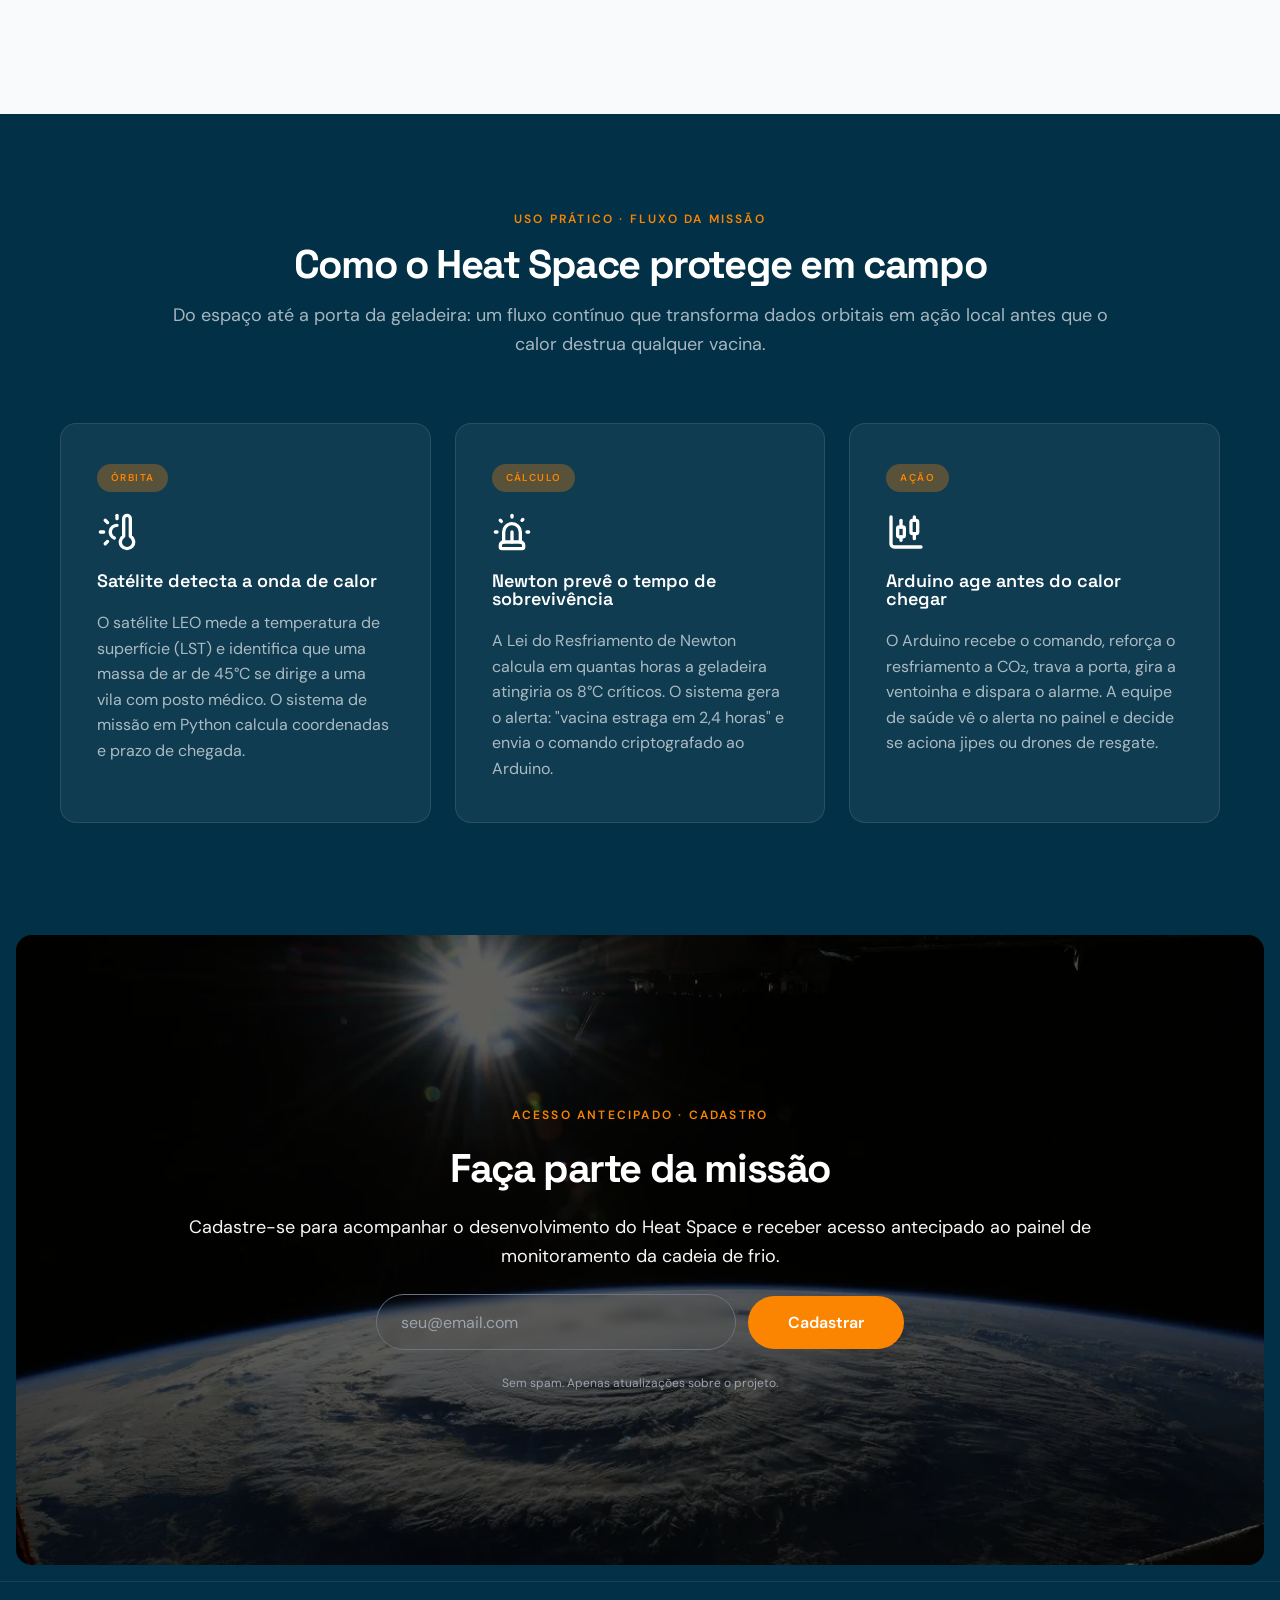
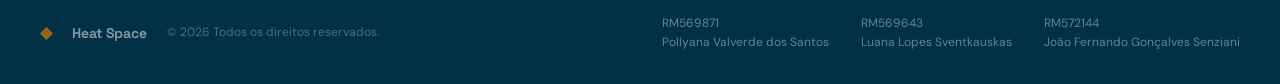
==== commit 3273ac38: "feat: adiciona slideshow de imagens no hero" ====
--- a/index.html
+++ b/index.html
@@ -42,7 +42,7 @@
 
     <!-- Section 1 - Problema -->
     <section id="problema">
-      <div class="hero">
+      <div class="hero" id="problema-hero">
         <div class="section-header">
           <p class="section-label hero-label">CRISE CLIMÁTICA · PROBLEMA</p>
           <h1 class="hero-title">
@@ -417,6 +417,7 @@
   </footer>
 
   <script src="scripts/forms.js"></script>
+  <script src="scripts/slideshow.js"></script>
 </body>
 
 </html>
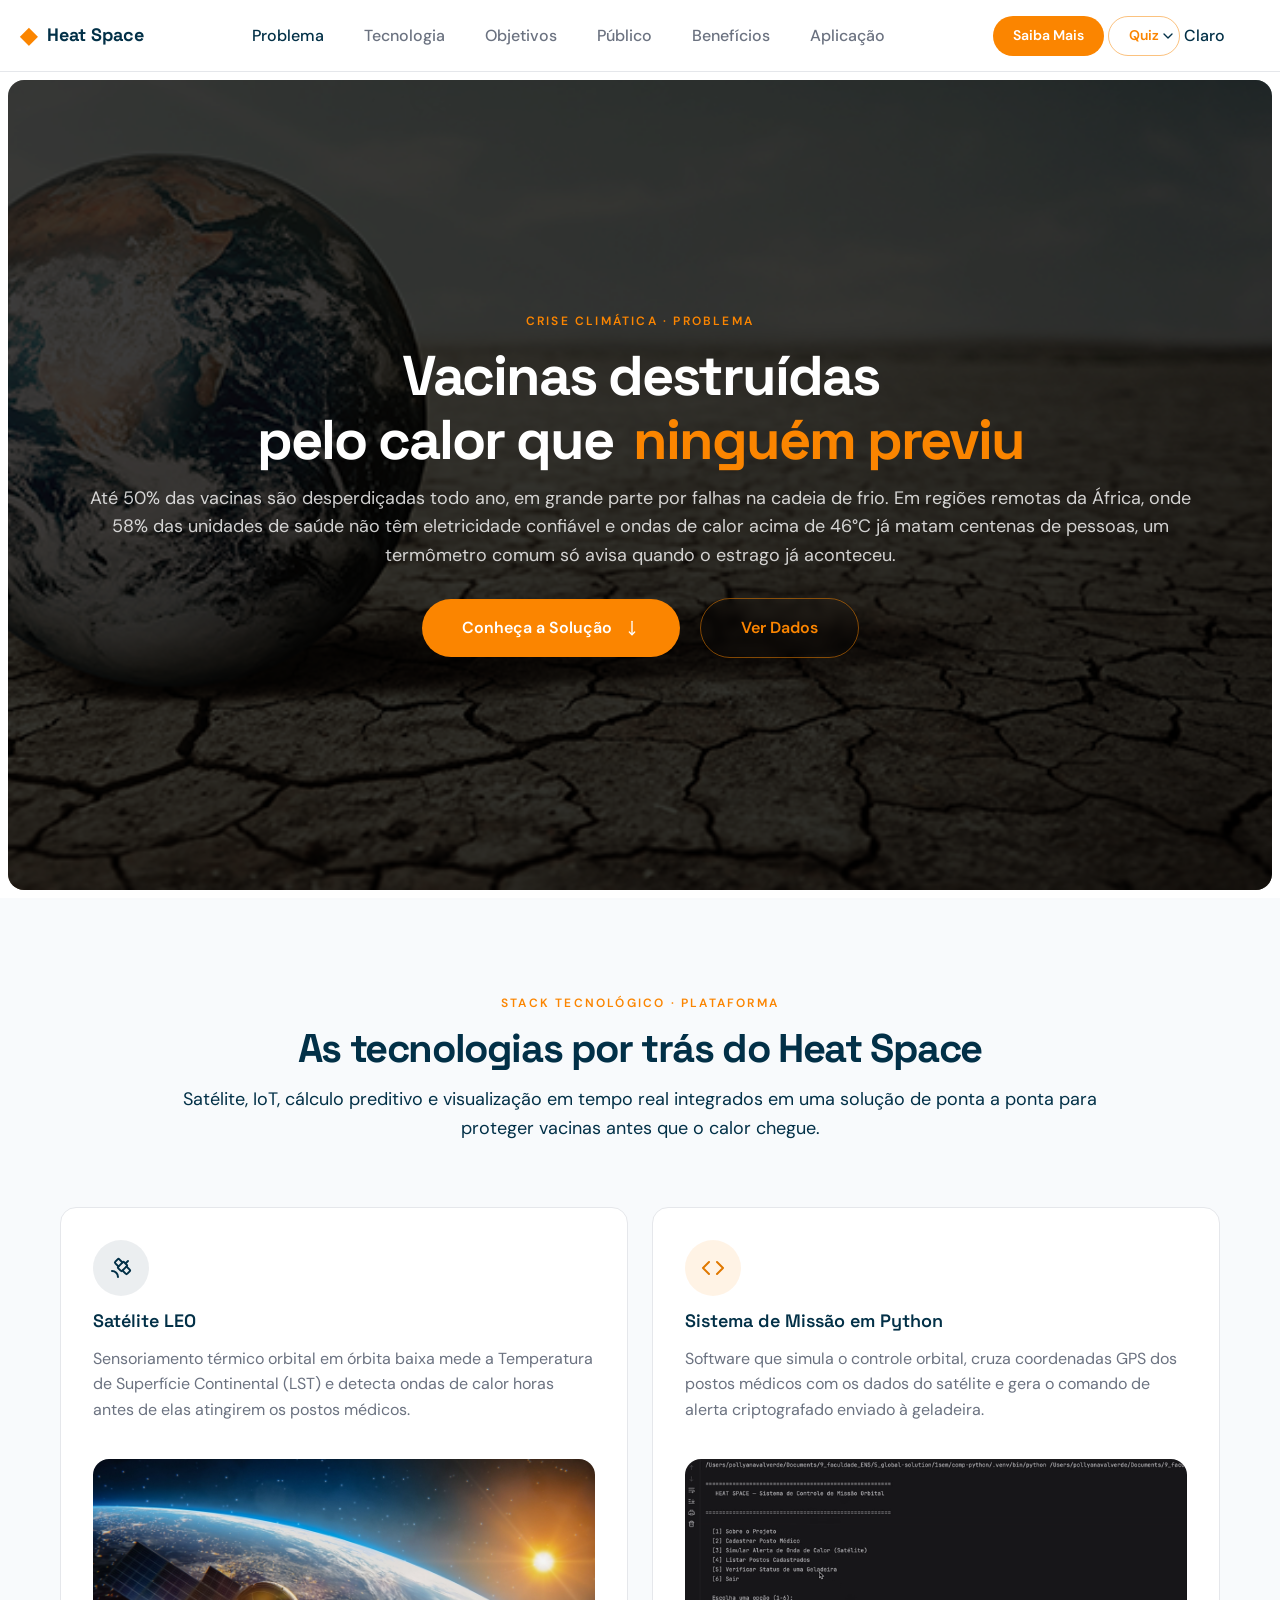
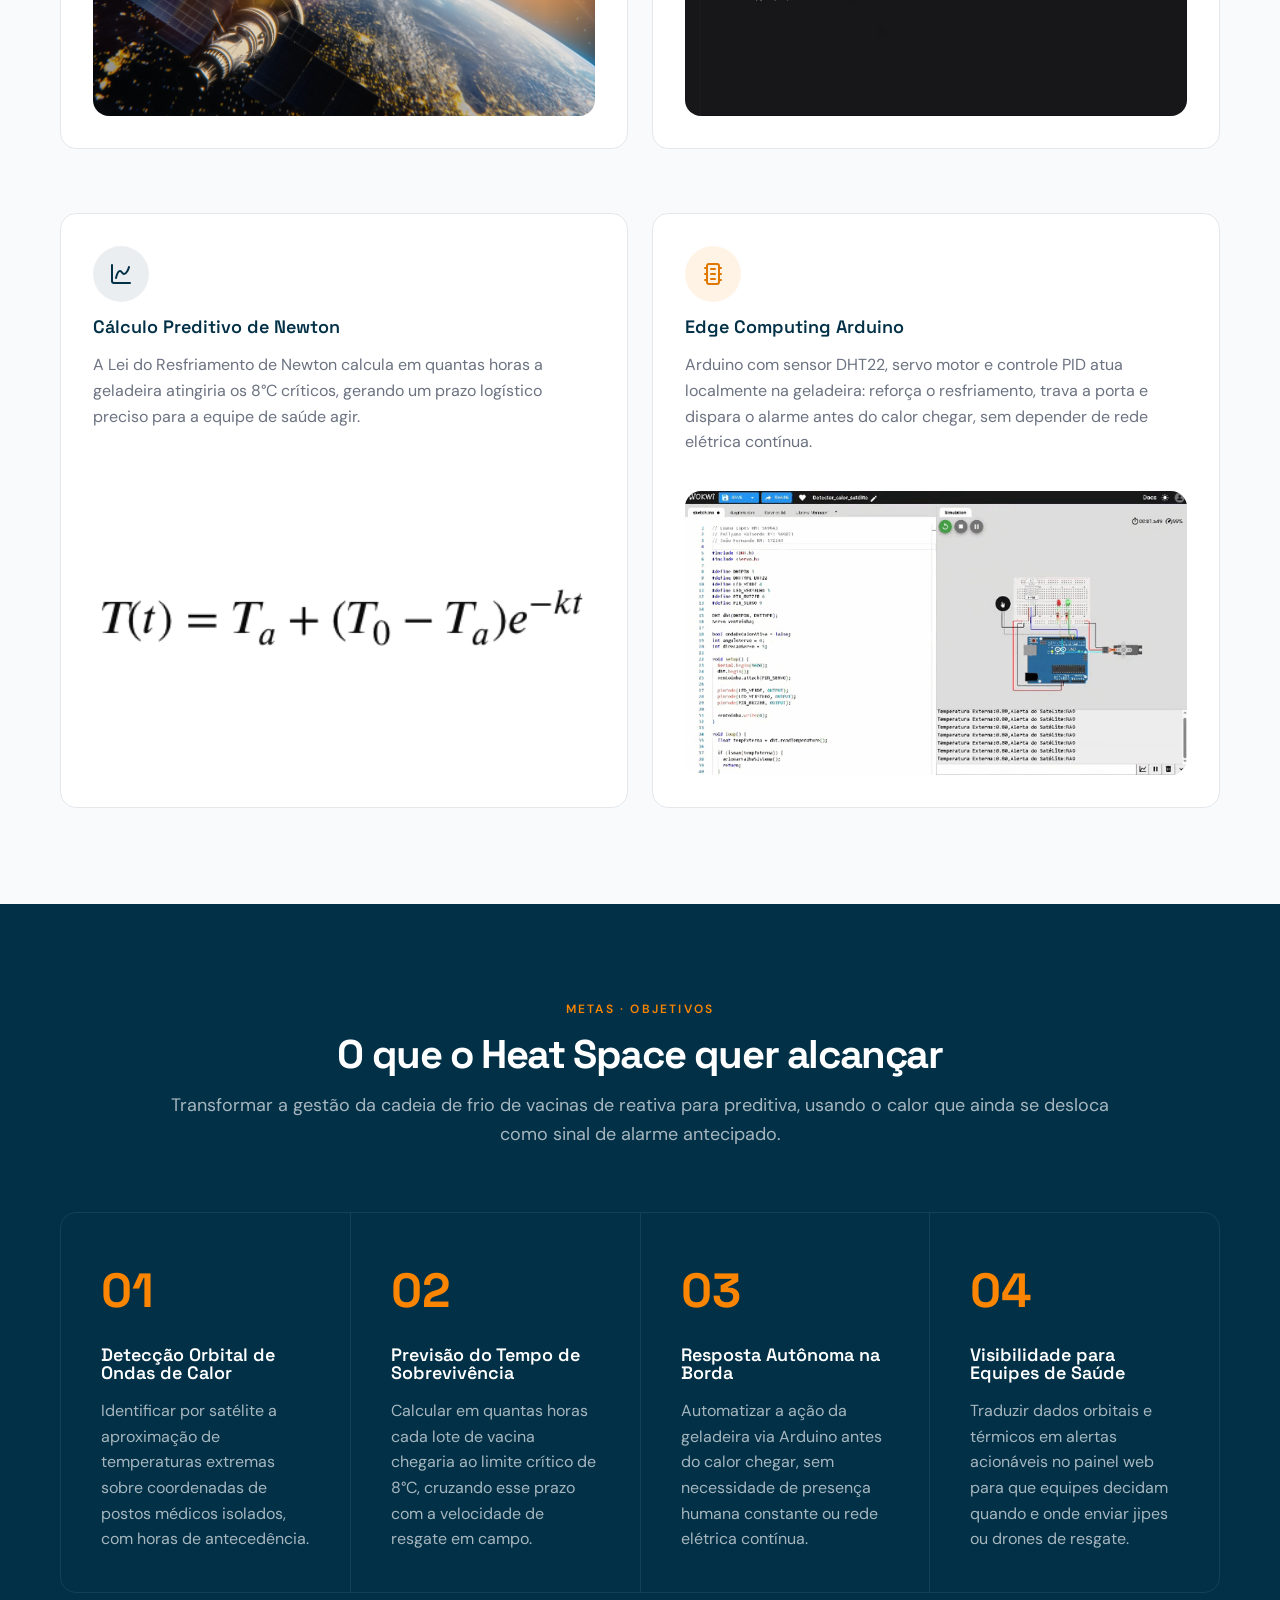
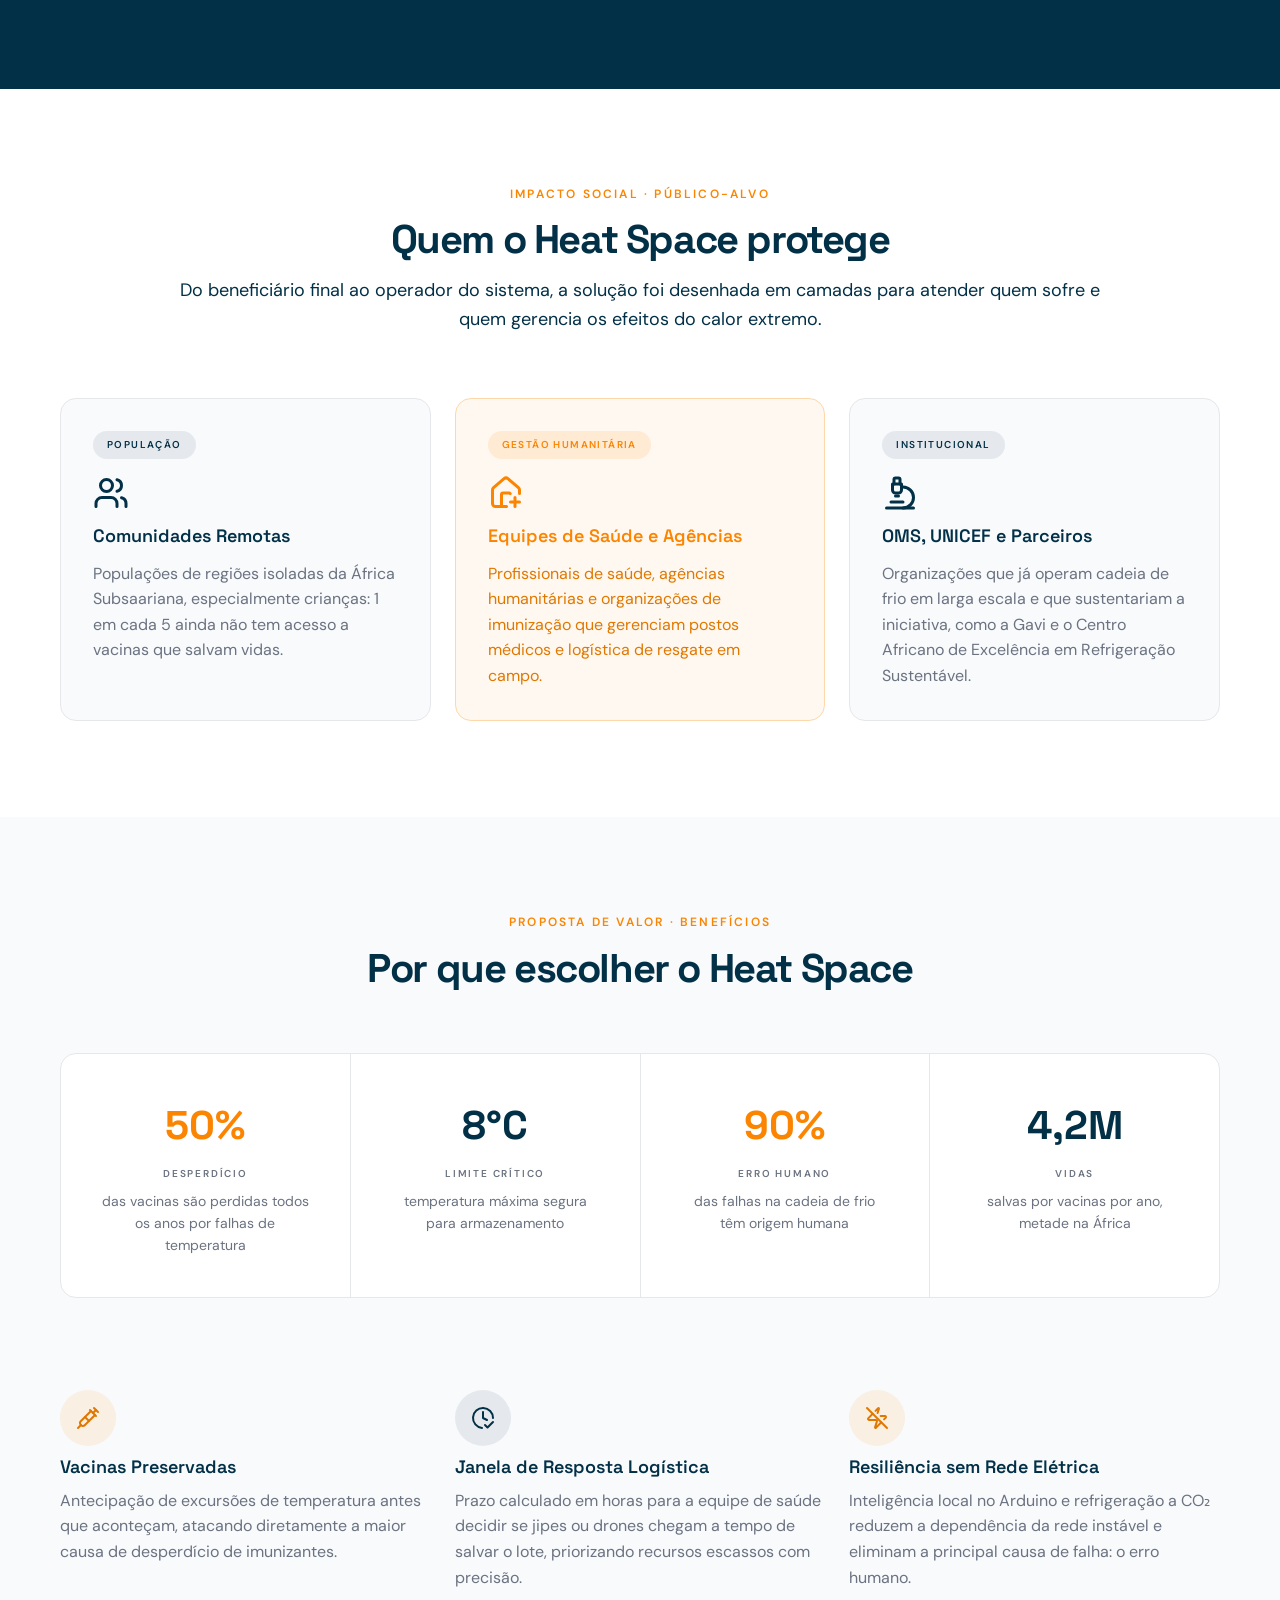
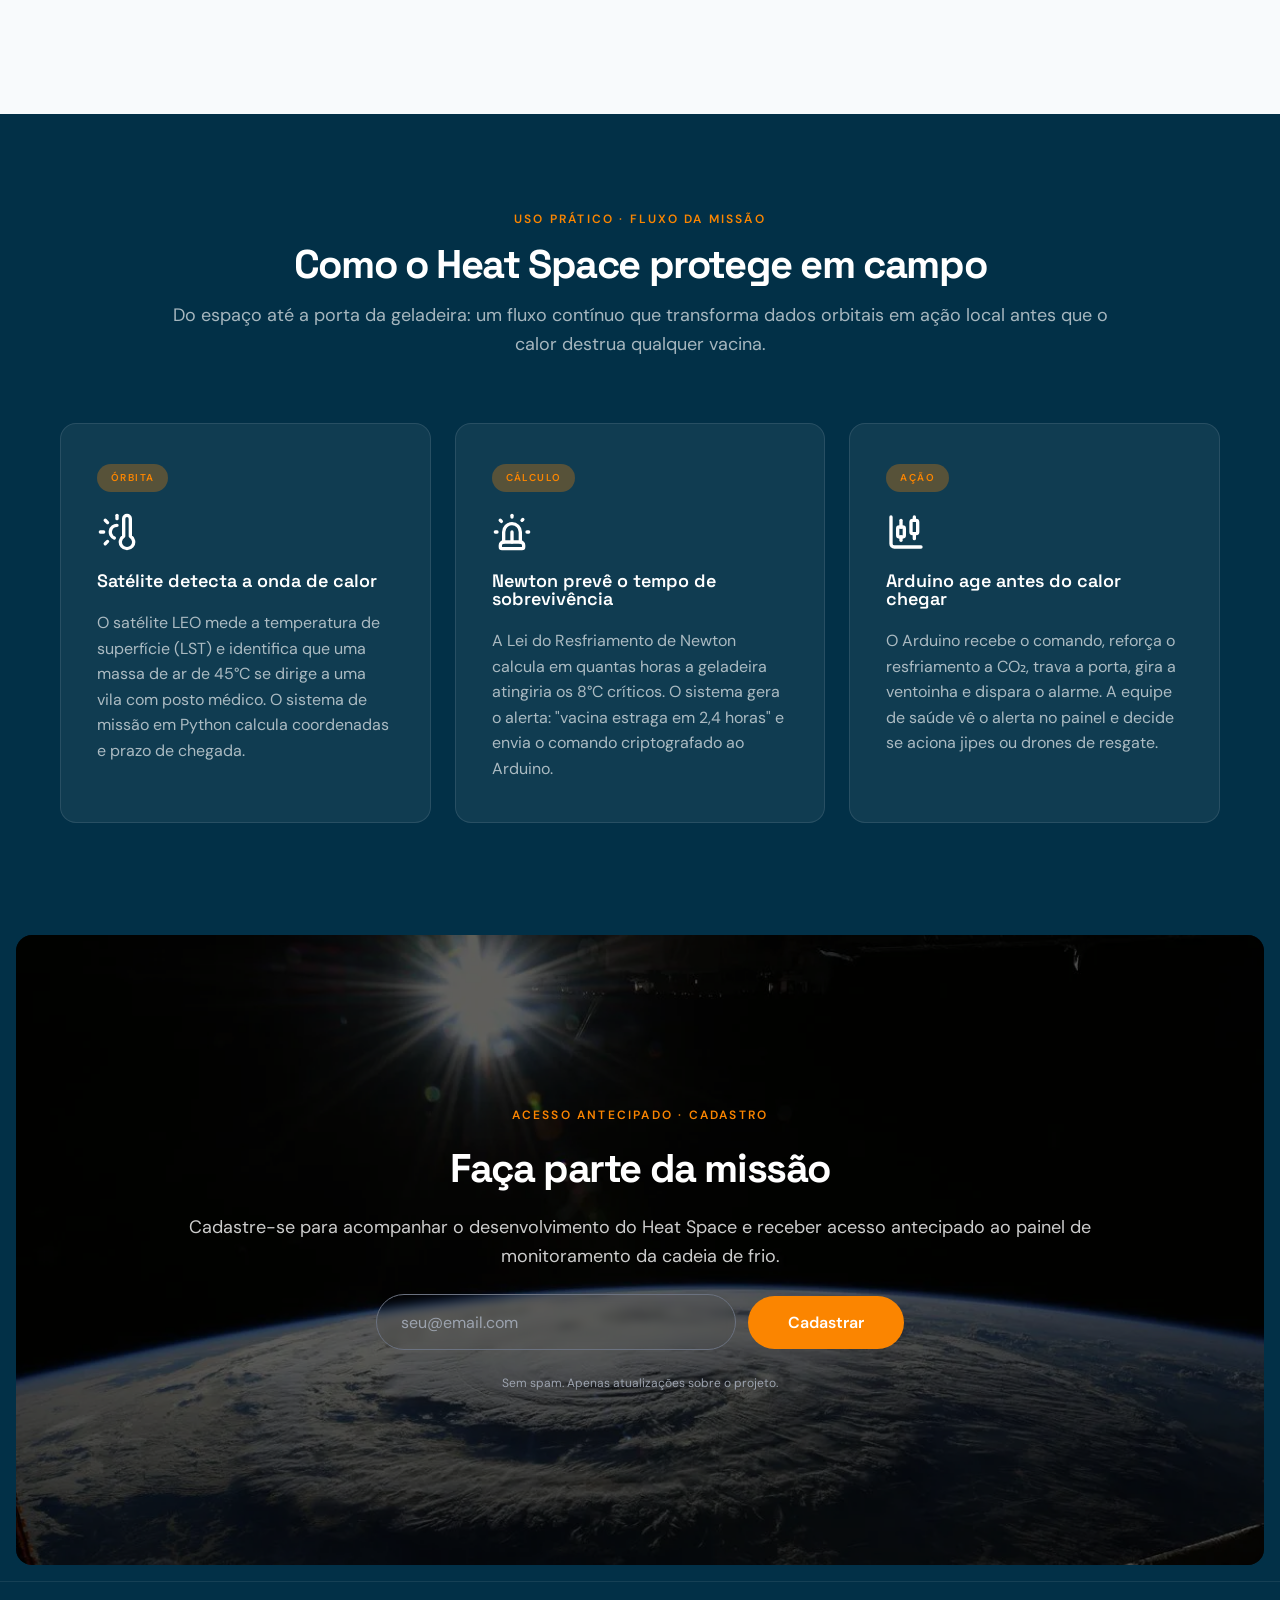
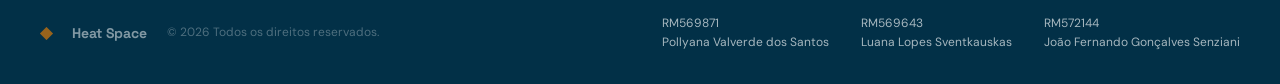
==== commit 92c94d66: "feat: adiciona toggle de tema com dropdown na navbar" ====
--- a/index.html
+++ b/index.html
@@ -36,6 +36,14 @@
         <a href="/pages/quiz.html" class="navbar-cta btn btn-outline" id="quiz-link">Quiz</a>
       </div>
     </div>
+    <div class="navbar-toggle" id="navbar-toggle">
+      <span class="navbar-toggle-label" id="opcao-atutal"><img src="./assets/icons/chevron-down.svg" alt="Ícone de seta para baixo">Claro</span>
+      <div class="navbar-toggle-opcoes">
+        <span class="navbar-toggle-opcao" id="opcao-claro">Claro</span>
+        <span class="navbar-toggle-opcao" id="opcao-escuro">Escuro</span>
+        <span class="navbar-toggle-opcao" id="opcao-contraste">Contraste</span>
+      </div>
+    </div>
   </header>
 
   <main>
@@ -380,8 +388,8 @@
           antecipado ao painel de monitoramento da cadeia de frio.
         </p>
         <form class="cta-form" action="#" method="post" id="cta-form">
-          <input id="cta-input" class="input cta-input" type="email" name="email" placeholder="seu@email.com" autocomplete="email"
-            required />
+          <input id="cta-input" class="input cta-input" type="email" name="email" placeholder="seu@email.com"
+            autocomplete="email" required />
           <button class="btn btn-primary" type="submit">Cadastrar</button>
         </form>
         <p class="cta-micro">Sem spam. Apenas atualizações sobre o projeto.</p>
@@ -418,6 +426,7 @@
 
   <script src="scripts/forms.js"></script>
   <script src="scripts/slideshow.js"></script>
+  <script type="module" src="scripts/theme-toggle.js"></script>
 </body>
 
 </html>
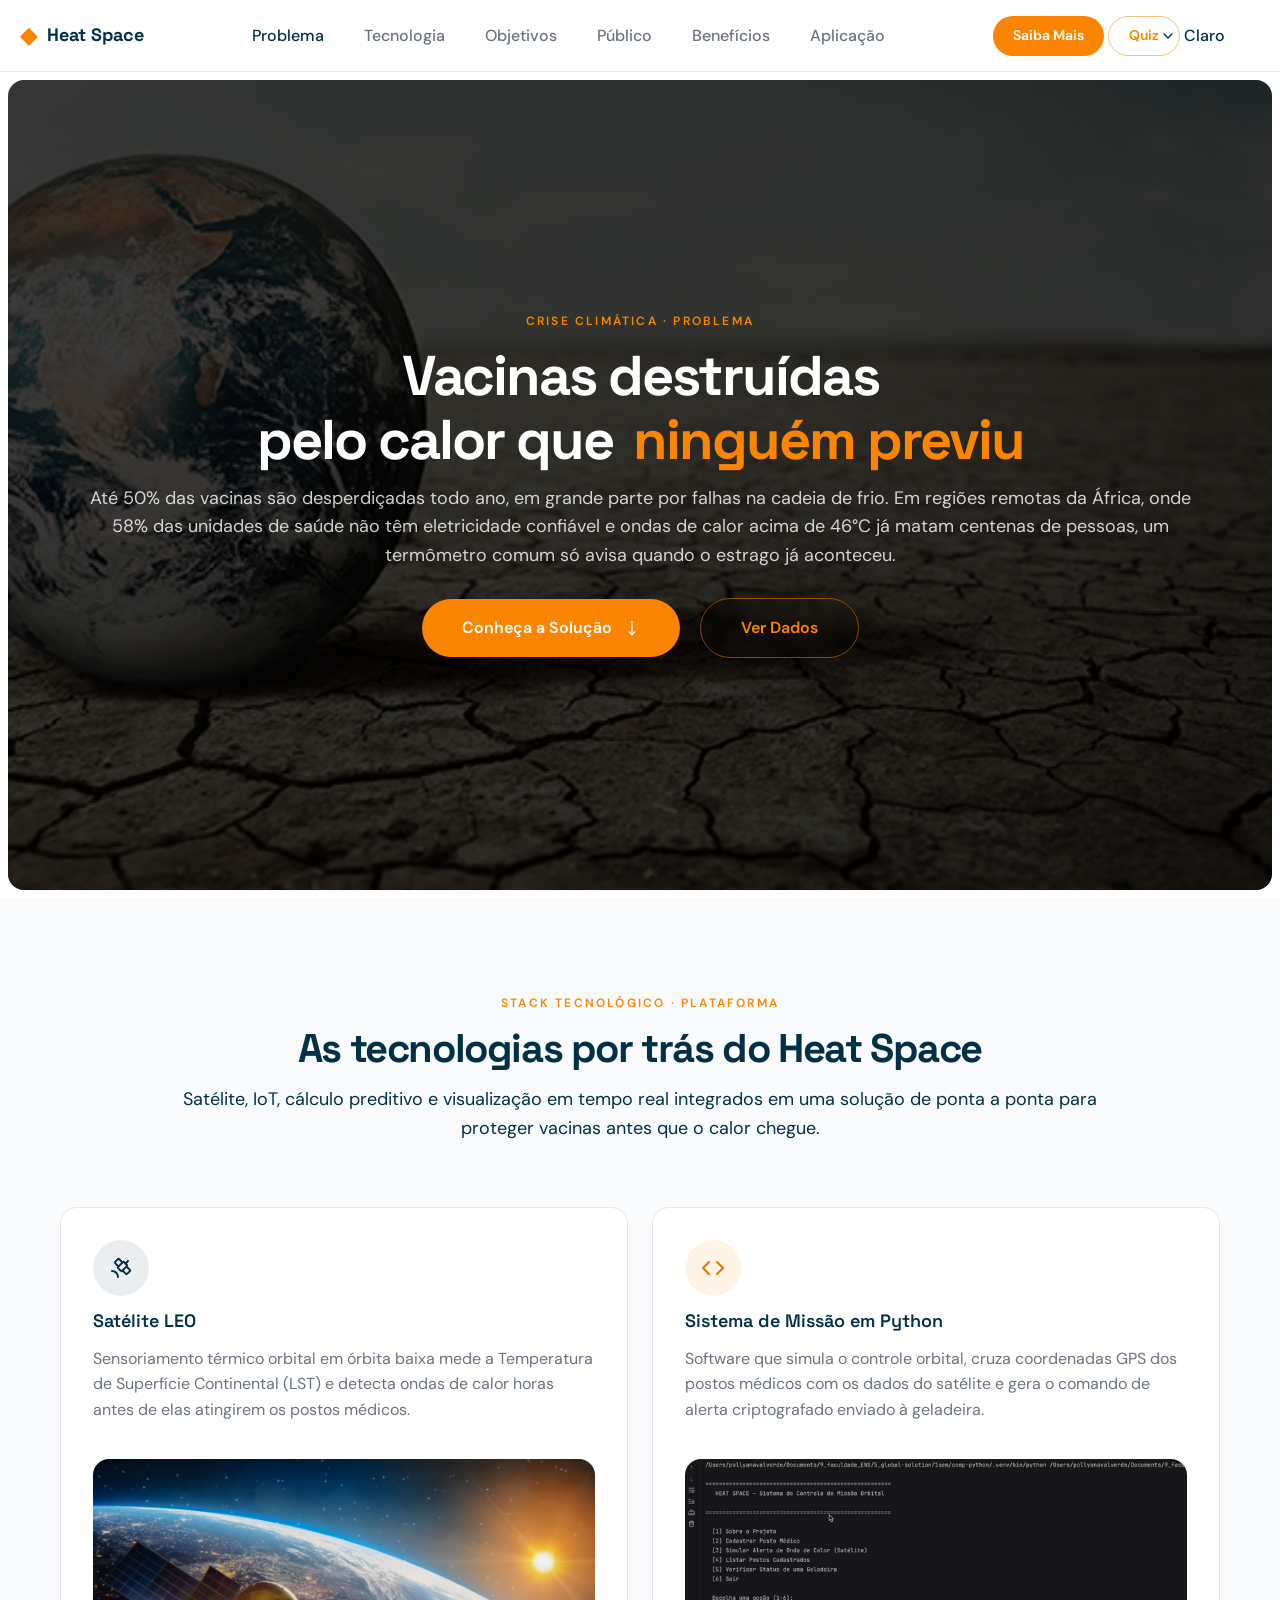
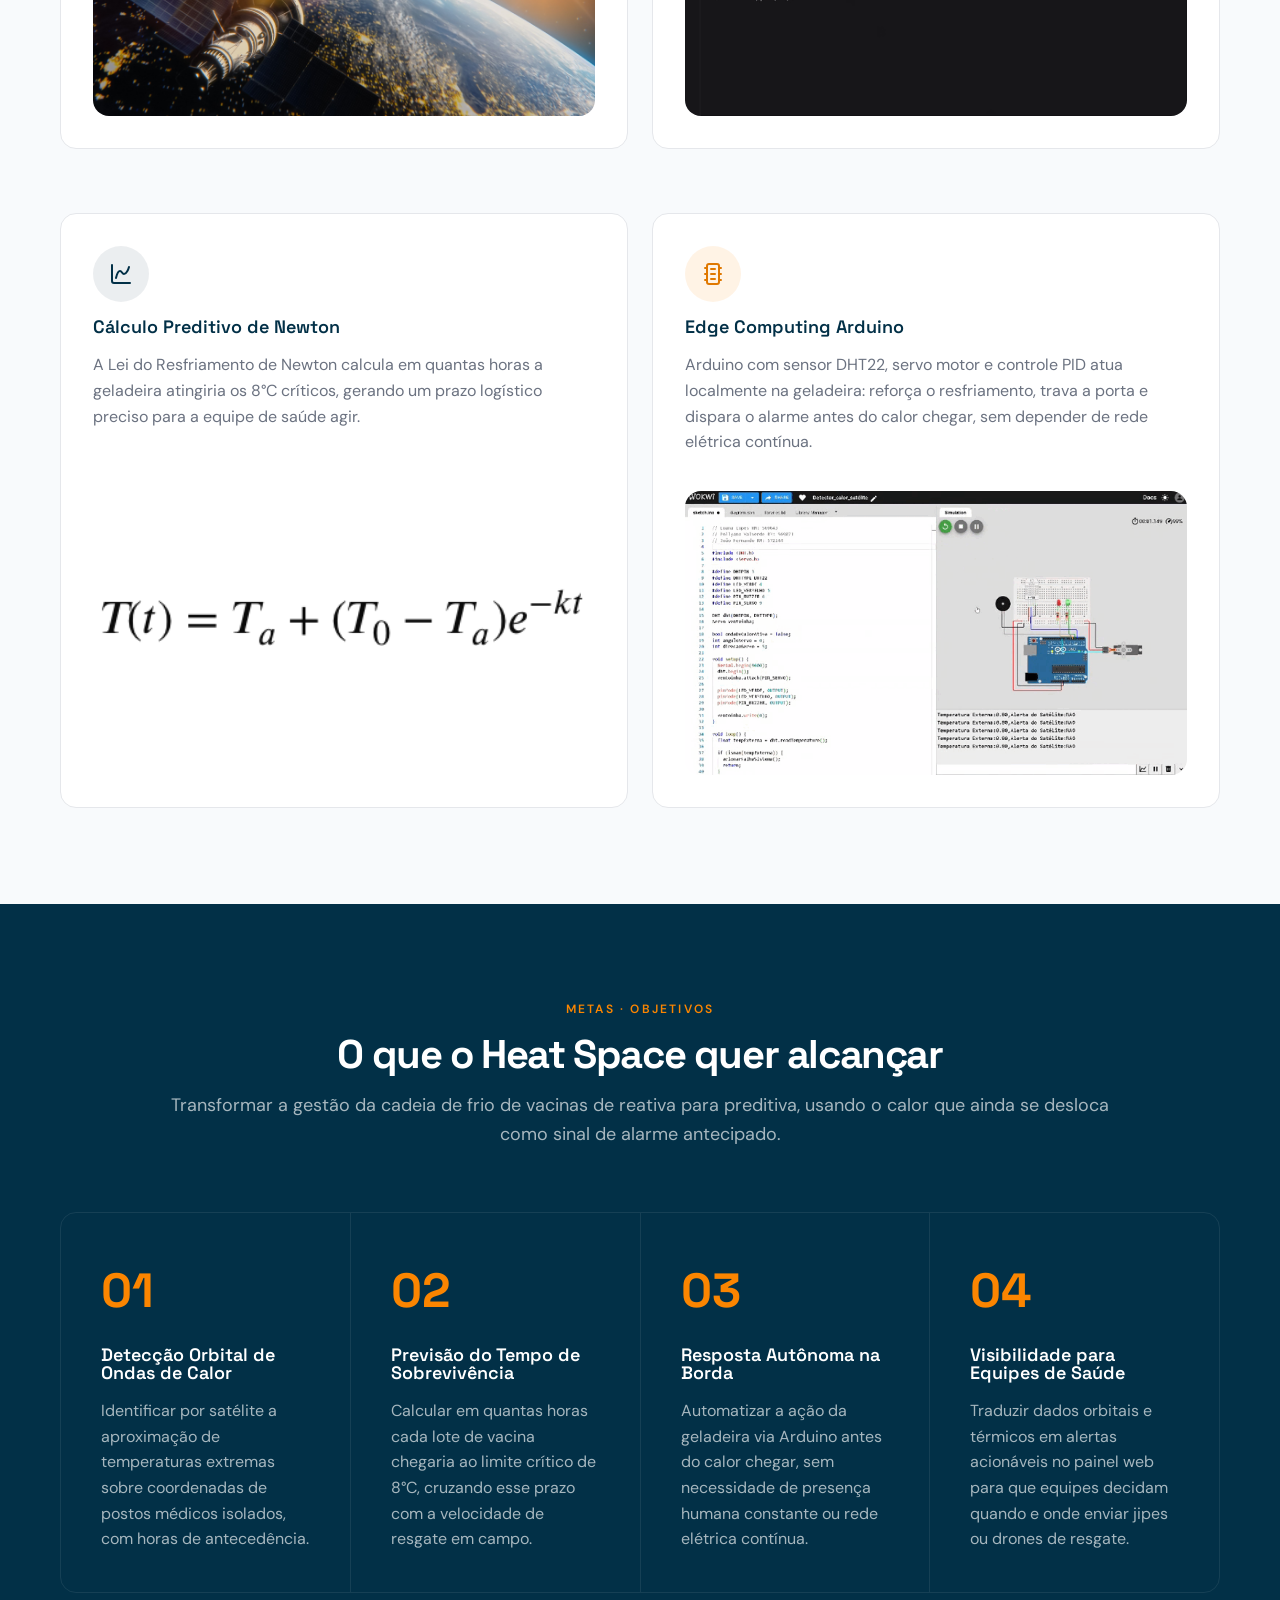
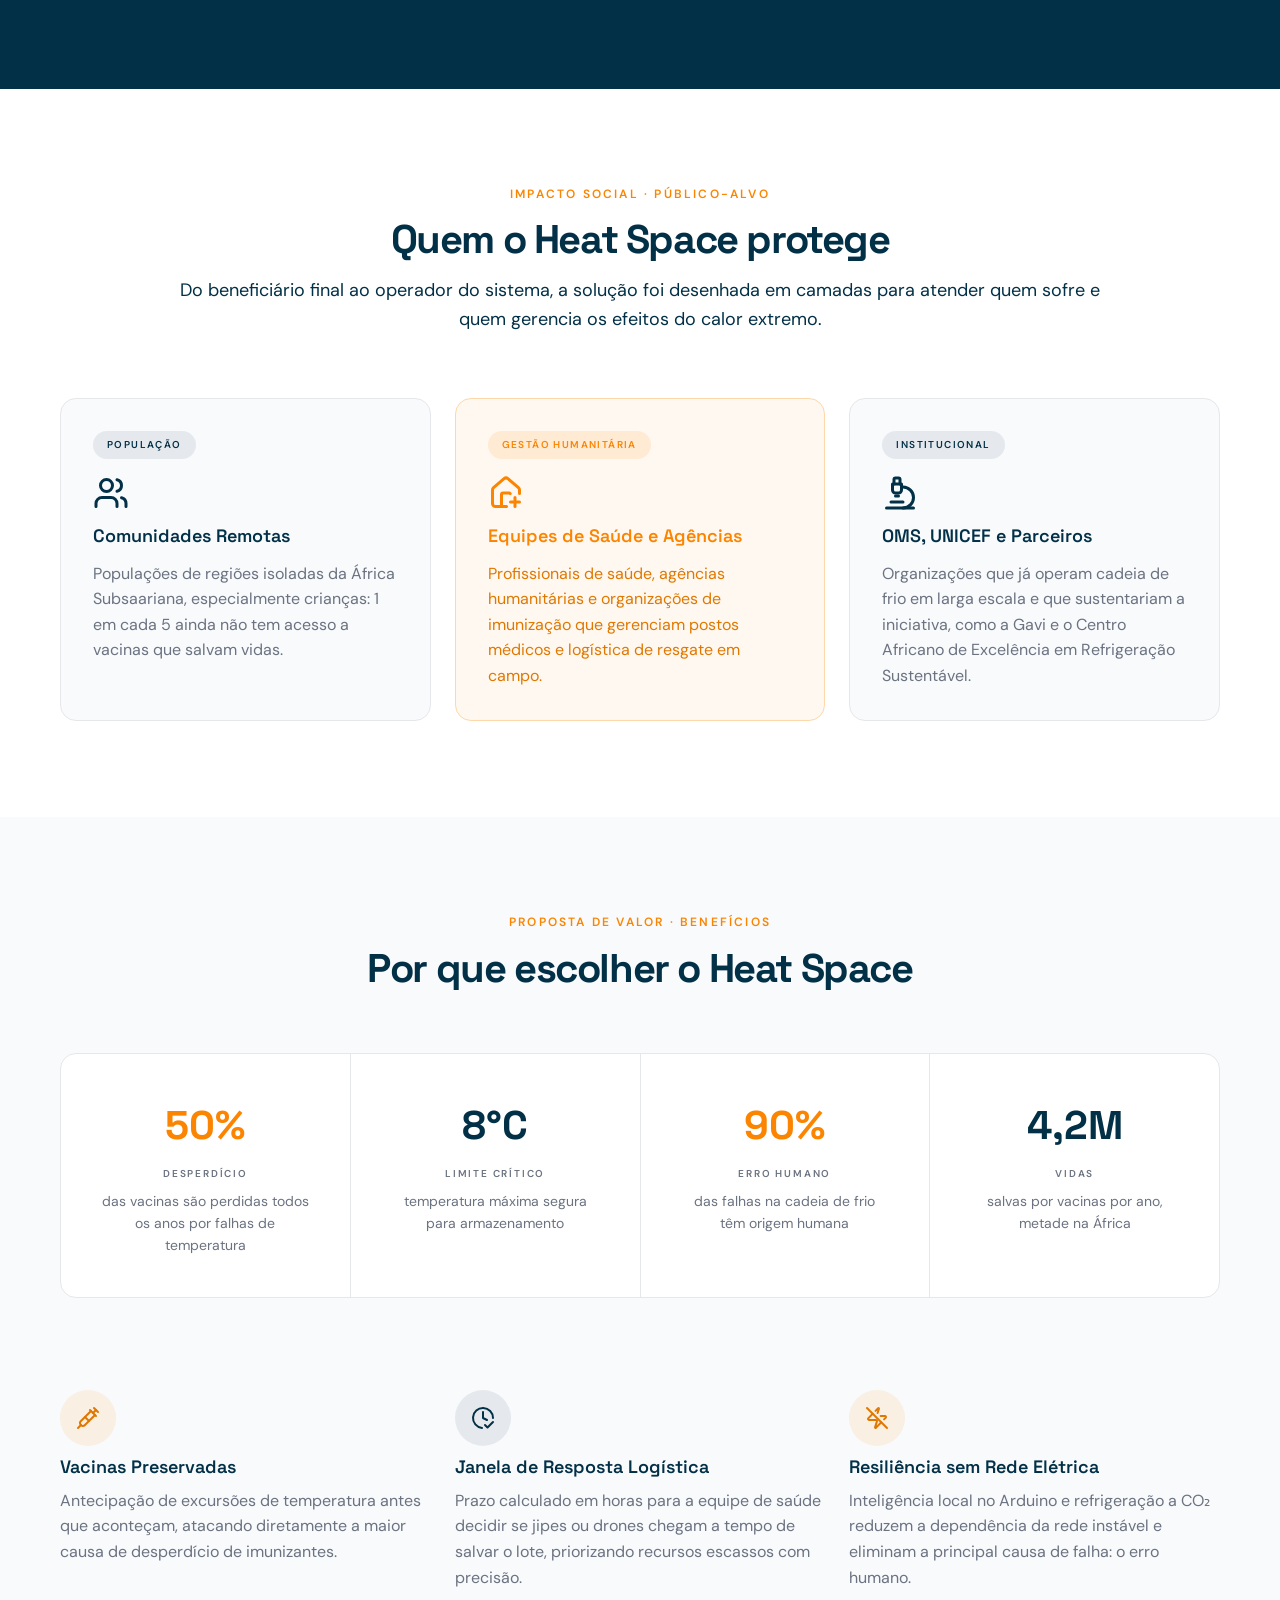
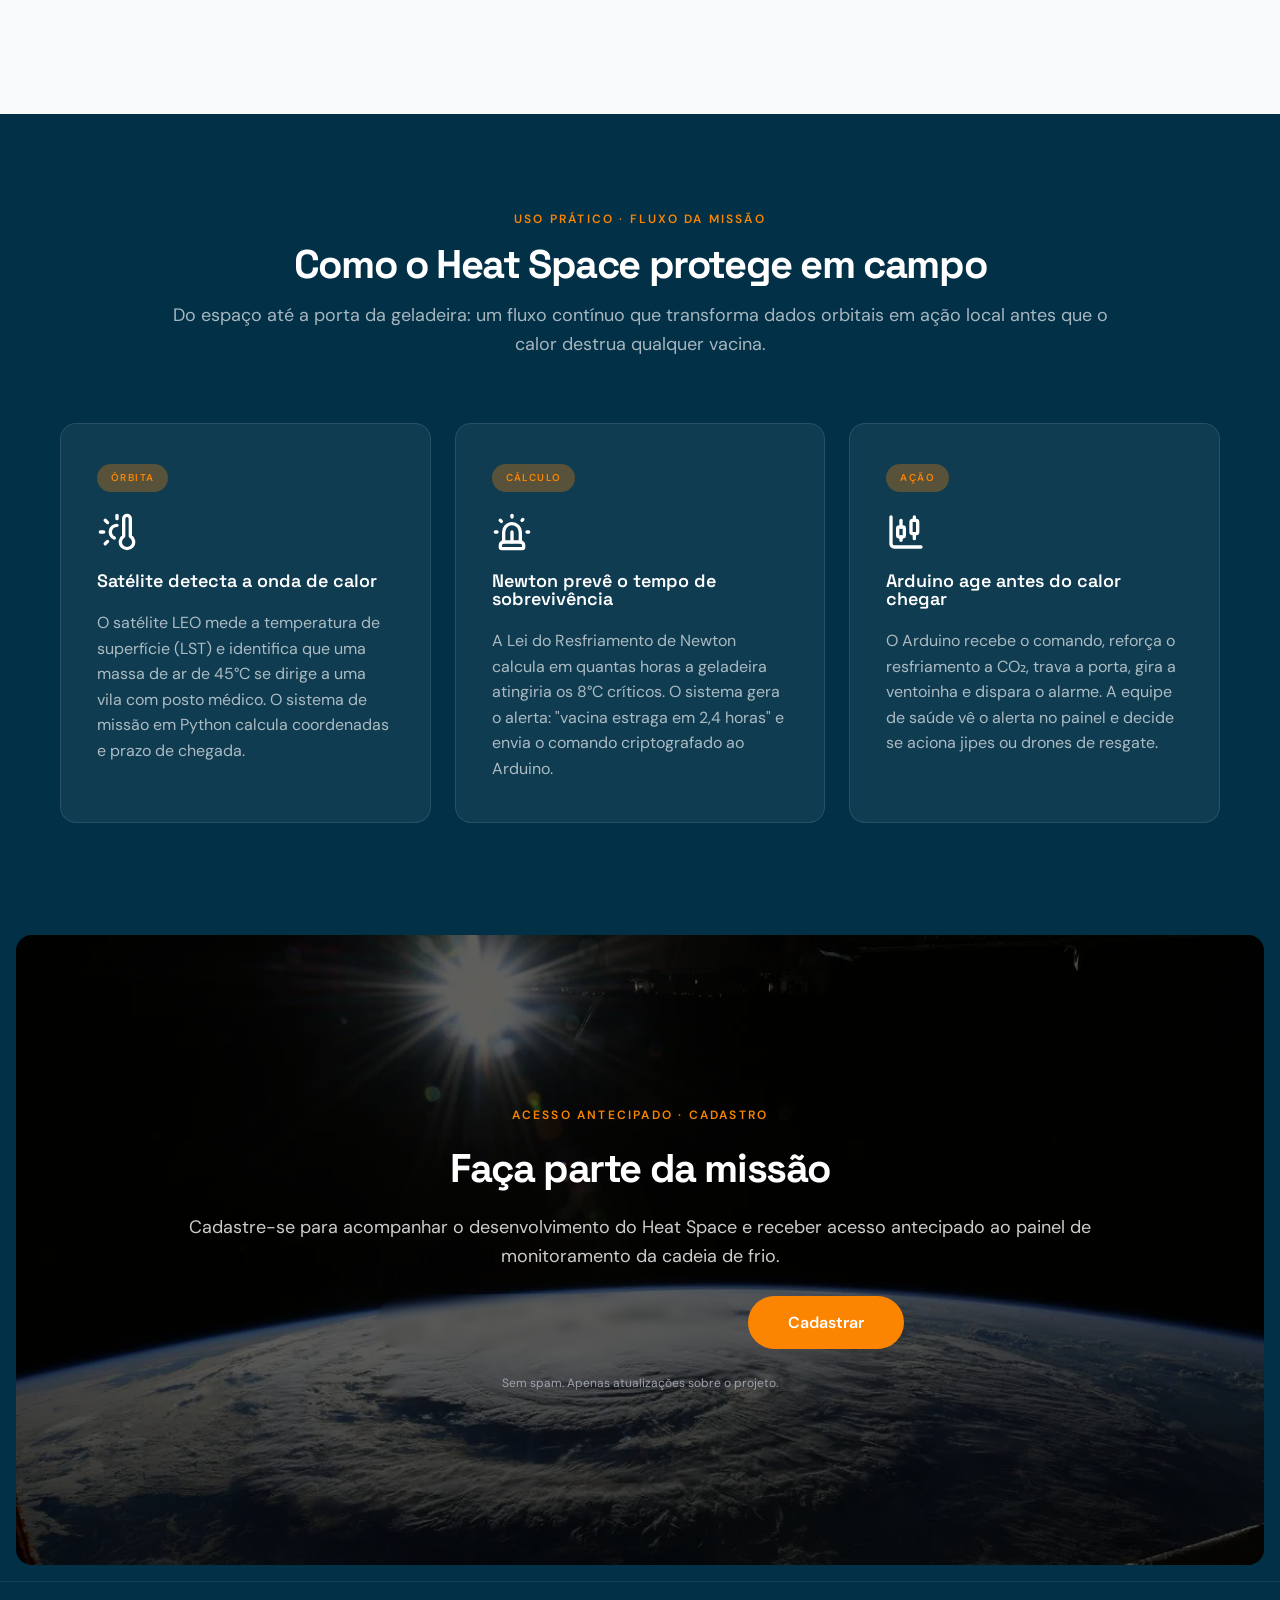
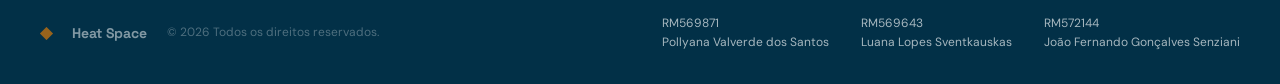
==== commit 229357f8: "feat: ajuste de responsividade hero e CTA" ====
--- a/index.html
+++ b/index.html
@@ -33,7 +33,7 @@
       </nav>
       <div>
         <a href="#cadastro" class="navbar-cta btn btn-primary">Saiba Mais</a>
-        <a href="/pages/quiz.html" class="navbar-cta btn btn-outline" id="quiz-link">Quiz</a>
+        <a href="./pages/quiz.html" class="navbar-cta btn btn-outline" id="quiz-link">Quiz</a>
       </div>
     </div>
     <div class="navbar-toggle" id="navbar-toggle">
